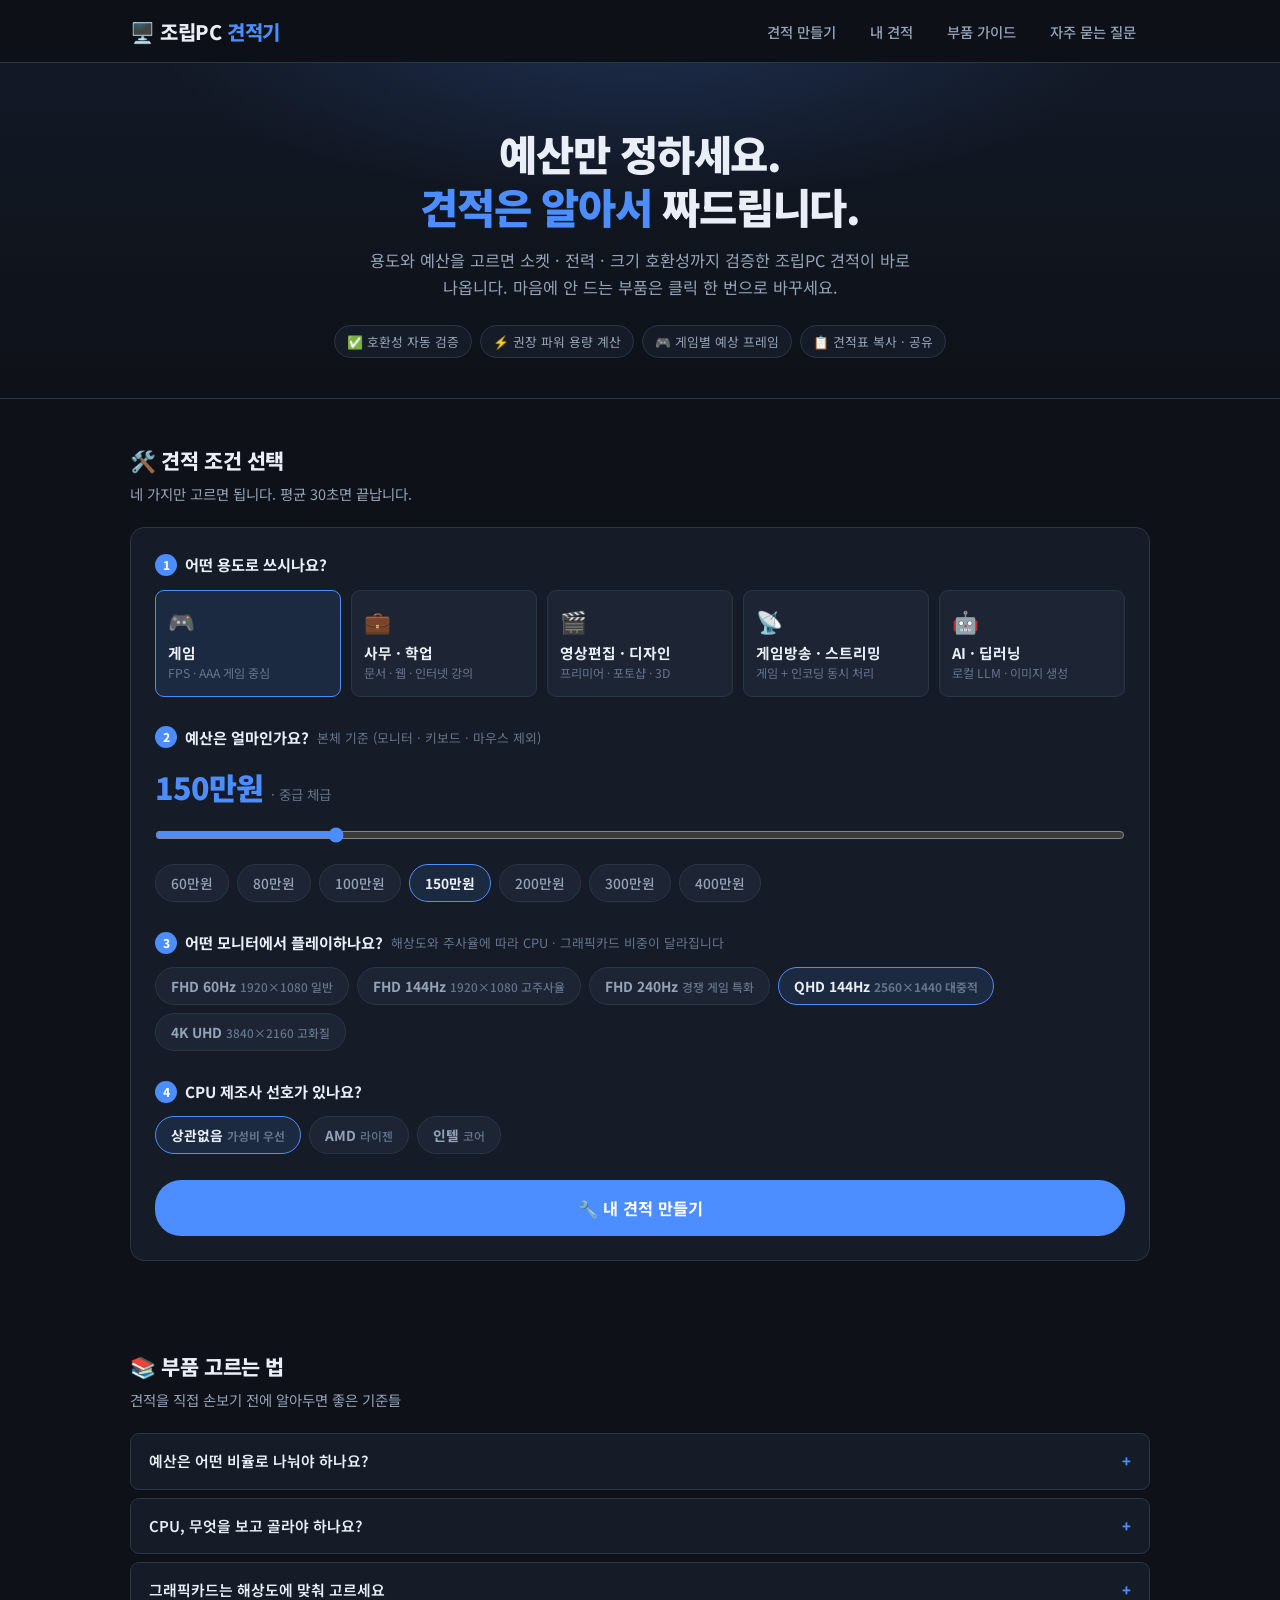
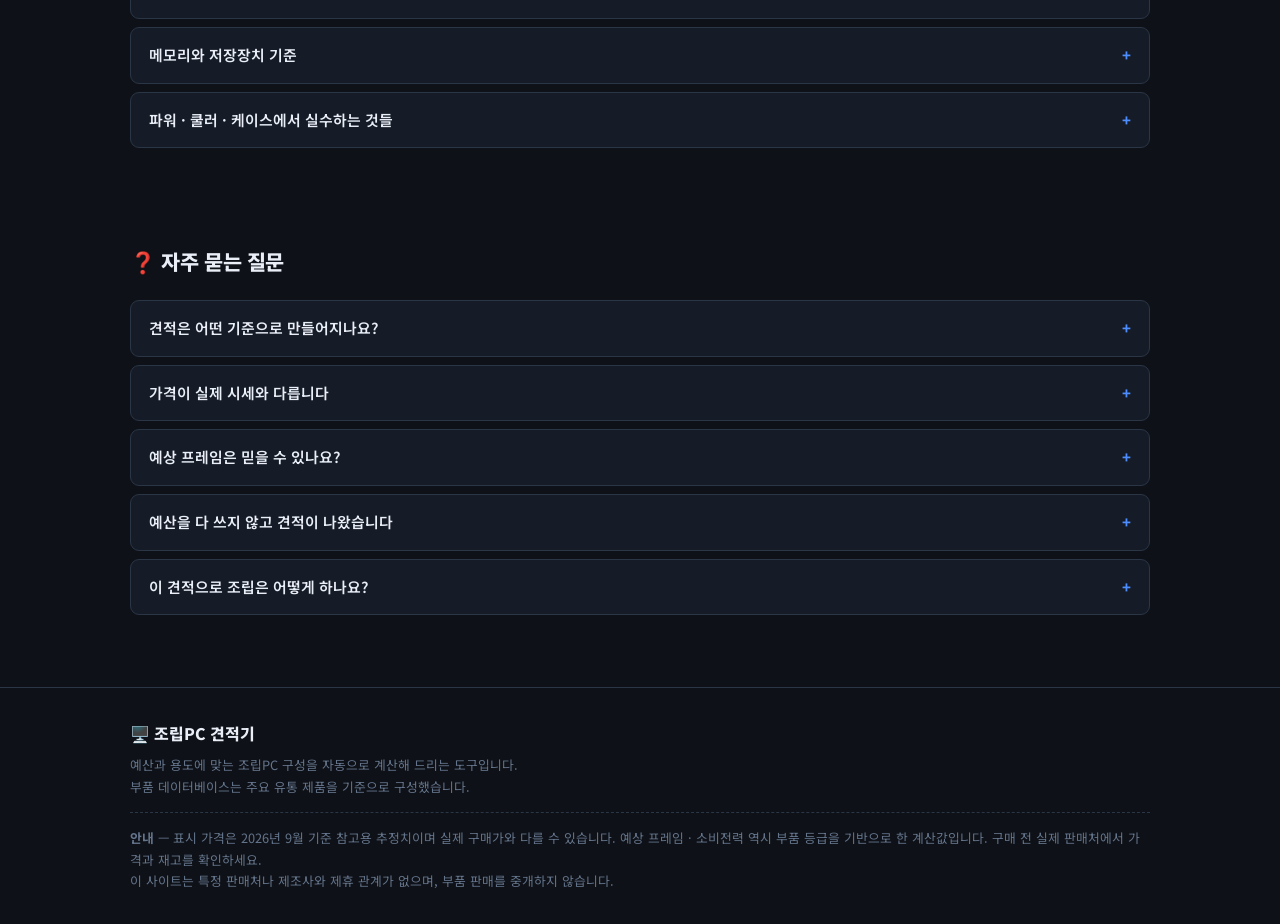
==== pc/index.html @ ce6008d8 "Add PC build quote site 예산과 용도를 입력하면 조립PC 견적을 자동으로 생성하는 정적 사이트를 pc/ 경로에 추가. 기존 펫 용품 사이트는 그대로 두고 독립적으" ====
<!DOCTYPE html>
<html lang="ko">
<head>
  <meta charset="UTF-8">
  <meta name="viewport" content="width=device-width, initial-scale=1.0">
  <title>조립PC 견적기 - 예산·용도 맞춤 견적 자동 생성</title>
  <meta name="description" content="예산과 용도만 고르면 호환성까지 검증된 조립PC 견적을 자동으로 만들어 드립니다. 부품 교체, 예상 프레임, 병목 분석, 견적표 복사까지 한 번에.">
  <link rel="preconnect" href="https://fonts.googleapis.com">
  <link href="https://fonts.googleapis.com/css2?family=Noto+Sans+KR:wght@400;500;600;700;800;900&display=swap" rel="stylesheet">
  <link rel="stylesheet" href="css/pc.css">
</head>
<body>

<!-- ===== Header ===== -->
<header>
  <div class="container nav-inner">
    <a href="index.html" class="logo">🖥️ 조립PC <span>견적기</span></a>
    <button class="hamburger" aria-label="메뉴 열기" aria-expanded="false">
      <span></span><span></span><span></span>
    </button>
    <nav>
      <ul>
        <li><a href="#wizard-section">견적 만들기</a></li>
        <li><a href="#result">내 견적</a></li>
        <li><a href="#guide">부품 가이드</a></li>
        <li><a href="#faq">자주 묻는 질문</a></li>
      </ul>
    </nav>
  </div>
</header>

<!-- ===== Hero ===== -->
<section class="hero">
  <div class="container">
    <h1>예산만 정하세요.<br><em>견적은 알아서</em> 짜드립니다.</h1>
    <p>용도와 예산을 고르면 소켓 · 전력 · 크기 호환성까지 검증한 조립PC 견적이 바로 나옵니다.
       마음에 안 드는 부품은 클릭 한 번으로 바꾸세요.</p>
    <div class="hero-tags">
      <span>✅ 호환성 자동 검증</span>
      <span>⚡ 권장 파워 용량 계산</span>
      <span>🎮 게임별 예상 프레임</span>
      <span>📋 견적표 복사 · 공유</span>
    </div>
  </div>
</section>

<!-- ===== 견적 마법사 ===== -->
<section id="wizard-section">
  <div class="container">
    <div class="section-head">
      <h2>🛠️ 견적 조건 선택</h2>
      <p>네 가지만 고르면 됩니다. 평균 30초면 끝납니다.</p>
    </div>

    <div class="card">
      <!-- 1. 용도 -->
      <div class="step">
        <div class="step-label"><span class="step-num">1</span> 어떤 용도로 쓰시나요?</div>
        <div class="opt-grid" id="purpose-opts"></div>
      </div>

      <!-- 2. 예산 -->
      <div class="step">
        <div class="step-label"><span class="step-num">2</span> 예산은 얼마인가요?
          <small>본체 기준 (모니터 · 키보드 · 마우스 제외)</small>
        </div>
        <div class="budget-value">
          <strong id="budget-text">150만원</strong>
          <span id="budget-sub"></span>
        </div>
        <input type="range" id="budget-range" min="500000" max="6000000" step="50000" value="1500000"
               aria-label="예산 금액">
        <div class="chip-row budget-presets" id="budget-presets"></div>
      </div>

      <!-- 3. 해상도 -->
      <div class="step" id="step-res">
        <div class="step-label"><span class="step-num">3</span> 어떤 모니터에서 플레이하나요?
          <small>해상도와 주사율에 따라 CPU · 그래픽카드 비중이 달라집니다</small>
        </div>
        <div class="chip-row" id="res-opts"></div>
      </div>

      <!-- 4. CPU 제조사 -->
      <div class="step">
        <div class="step-label"><span class="step-num">4</span> CPU 제조사 선호가 있나요?</div>
        <div class="chip-row" id="brand-opts"></div>
      </div>

      <button class="btn btn-primary btn-lg" id="build-btn">🔧 내 견적 만들기</button>
    </div>
  </div>
</section>

<!-- ===== 견적 결과 ===== -->
<section id="result">
  <div class="container">
    <div class="section-head">
      <h2>📊 완성된 견적</h2>
      <p id="result-sub"></p>
    </div>

    <dl class="summary-grid" id="summary"></dl>
    <div id="notices"></div>

    <!-- 견적표 -->
    <div class="card">
      <div class="section-head">
        <h2>📋 견적표</h2>
        <p>[변경] 버튼으로 부품을 직접 바꿀 수 있습니다. 호환되지 않는 부품은 자동으로 함께 조정됩니다.</p>
      </div>
      <div class="quote-wrap">
        <table class="quote-table">
          <thead>
            <tr>
              <th>구분</th>
              <th>부품</th>
              <th class="right">가격</th>
              <th></th>
            </tr>
          </thead>
          <tbody id="quote-body"></tbody>
          <tfoot>
            <tr>
              <td colspan="2">합계</td>
              <td class="right sum" id="quote-total">-</td>
              <td></td>
            </tr>
          </tfoot>
        </table>
      </div>
      <div class="actions">
        <button class="btn btn-ghost btn-sm" id="copy-btn">📋 견적표 복사</button>
        <button class="btn btn-ghost btn-sm" id="share-btn">🔗 링크 복사</button>
        <button class="btn btn-ghost btn-sm" id="print-btn">🖨️ 인쇄 · PDF 저장</button>
        <button class="btn btn-ghost btn-sm" id="reset-btn">↺ 다시 만들기</button>
      </div>
    </div>

    <!-- 호환성 -->
    <div class="card">
      <div class="section-head">
        <h2>🔍 호환성 검사</h2>
        <p id="checks-sub"></p>
      </div>
      <div class="checks checks-collapsed" id="checks"></div>
      <div class="actions">
        <button class="btn btn-ghost btn-sm" id="toggle-checks">정상 항목까지 모두 보기</button>
      </div>
    </div>

    <!-- 성능 -->
    <div class="card">
      <div class="section-head">
        <h2>📈 예상 성능</h2>
        <p>선택한 용도 기준으로 평가한 구성 점수와 게임별 예상 프레임입니다.</p>
      </div>
      <div id="analysis"></div>
      <div class="perf-grid">
        <div>
          <div class="sub-h">부품별 구성 점수</div>
          <div id="meters"></div>
        </div>
        <div>
          <div class="sub-h" id="fps-head">게임별 예상 프레임</div>
          <div id="fps"></div>
        </div>
      </div>
      <p class="hint">
        ※ 프레임은 부품 등급을 바탕으로 계산한 <strong>추정치</strong>입니다.
        실제 성능은 게임 버전, 그래픽 옵션, 드라이버, 업스케일링(DLSS · FSR) 사용 여부에 따라 달라집니다.
      </p>
    </div>
  </div>
</section>

<!-- ===== 부품 가이드 ===== -->
<section id="guide">
  <div class="container">
    <div class="section-head">
      <h2>📚 부품 고르는 법</h2>
      <p>견적을 직접 손보기 전에 알아두면 좋은 기준들</p>
    </div>

    <details class="acc">
      <summary>예산은 어떤 비율로 나눠야 하나요?</summary>
      <div class="acc-body">
        <ul>
          <li><strong>게임 위주</strong> — 그래픽카드에 전체 예산의 35~45%를 쓰는 것이 가장 효율적입니다. CPU는 15~25% 선에서 그래픽카드와 급을 맞추세요.</li>
          <li><strong>영상편집 · 3D</strong> — CPU와 메모리 비중을 높입니다. 메모리 32GB 이상, 저장장치 2TB 이상이 작업 효율에 직결됩니다.</li>
          <li><strong>사무 · 학업</strong> — 내장그래픽이 있는 CPU를 고르면 그래픽카드 비용을 아예 아낄 수 있습니다. 그 돈은 SSD 용량과 메모리에 쓰세요.</li>
          <li><strong>공통</strong> — 파워와 케이스에서 무리하게 아끼면 소음 · 발열 · 수명에서 손해를 봅니다. 합쳐서 10~15% 정도는 확보하세요.</li>
        </ul>
      </div>
    </details>

    <details class="acc">
      <summary>CPU, 무엇을 보고 골라야 하나요?</summary>
      <div class="acc-body">
        <ul>
          <li><strong>소켓의 수명</strong> — AM5 · LGA1851은 현재 주력 플랫폼이고, AM4 · LGA1700은 사실상 마지막 세대입니다. 나중에 CPU만 바꿔 쓰려면 최신 소켓이 유리합니다.</li>
          <li><strong>게임은 X3D</strong> — 라이젠 X3D 모델은 큰 캐시 덕분에 같은 가격대에서 게임 프레임이 눈에 띄게 높습니다. 반대로 인코딩 · 렌더링에는 코어 수가 많은 모델이 낫습니다.</li>
          <li><strong>내장그래픽 유무</strong> — 이름에 F가 붙은 인텔 CPU와 라이젠 7500F는 내장그래픽이 없어 그래픽카드가 반드시 필요합니다.</li>
          <li><strong>번들 쿨러</strong> — 65W급 보급형에는 기본 쿨러가 들어 있지만, 120W가 넘는 고성능 CPU는 별도 쿨러를 반드시 사야 합니다.</li>
        </ul>
      </div>
    </details>

    <details class="acc">
      <summary>그래픽카드는 해상도에 맞춰 고르세요</summary>
      <div class="acc-body">
        <ul>
          <li><strong>FHD 60Hz</strong> — 30~40만원대로 충분합니다. 그 이상은 모니터가 성능을 못 받아냅니다.</li>
          <li><strong>FHD 144Hz 이상</strong> — 50~70만원대. 경쟁 게임에서 240Hz를 노린다면 그래픽카드보다 CPU가 먼저 한계에 부딪힙니다.</li>
          <li><strong>QHD 144Hz</strong> — 80~130만원대. VRAM 12GB 이상을 권장합니다.</li>
          <li><strong>4K</strong> — 130만원 이상. 최신 게임을 높은 옵션으로 돌리려면 VRAM 16GB를 기준으로 보세요.</li>
        </ul>
      </div>
    </details>

    <details class="acc">
      <summary>메모리와 저장장치 기준</summary>
      <div class="acc-body">
        <ul>
          <li><strong>용량</strong> — 게임 · 사무는 16GB로도 되지만 32GB가 표준입니다. 영상편집 · AI 작업은 64GB 이상에서 체감이 큽니다.</li>
          <li><strong>규격</strong> — DDR4와 DDR5는 서로 호환되지 않습니다. 메인보드가 지원하는 규격만 꽂힙니다.</li>
          <li><strong>속도</strong> — 라이젠 7000 · 9000 시리즈는 DDR5 6000MHz CL30 조합이 가장 잘 맞습니다.</li>
          <li><strong>SSD</strong> — 500GB는 요즘 게임 두세 개면 꽉 찹니다. 1TB를 최소선으로 보고, 게임을 많이 깐다면 2TB를 권합니다.</li>
        </ul>
      </div>
    </details>

    <details class="acc">
      <summary>파워 · 쿨러 · 케이스에서 실수하는 것들</summary>
      <div class="acc-body">
        <ul>
          <li><strong>파워 용량</strong> — CPU와 그래픽카드 소비전력을 합한 뒤 30% 정도 여유를 두는 것이 안전합니다. 이 사이트는 그 계산을 자동으로 해줍니다.</li>
          <li><strong>80PLUS 등급</strong> — 브론즈로도 동작에는 문제가 없지만, 고성능 구성에서는 골드 이상 · ATX 3.1 규격이 전원 변동에 안정적입니다.</li>
          <li><strong>쿨러 높이</strong> — 미니타워에 큰 타워형 공랭을 넣으면 측면 패널이 닫히지 않습니다. 케이스 허용 높이를 꼭 확인하세요.</li>
          <li><strong>그래픽카드 길이</strong> — 고성능 그래픽카드는 300mm를 넘어갑니다. 작은 케이스에는 물리적으로 들어가지 않습니다.</li>
        </ul>
      </div>
    </details>
  </div>
</section>

<!-- ===== FAQ ===== -->
<section id="faq">
  <div class="container">
    <div class="section-head">
      <h2>❓ 자주 묻는 질문</h2>
    </div>

    <details class="acc">
      <summary>견적은 어떤 기준으로 만들어지나요?</summary>
      <div class="acc-body">
        먼저 선택한 용도의 <strong>최소 요구 조건</strong>(메모리 용량, 저장장치, 그래픽카드 필요 여부)을 만족하는 가장 저렴한 구성을 만듭니다.
        그다음 남은 예산으로 <strong>1만원당 성능 상승폭이 가장 큰 부품</strong>을 하나씩 올려가며, 더 올릴 수 없을 때까지 반복합니다.
        이때 CPU와 그래픽카드의 급 차이가 벌어지면 감점을 주어 한쪽에만 예산이 몰리지 않게 조정합니다.
      </div>
    </details>

    <details class="acc">
      <summary>가격이 실제 시세와 다릅니다</summary>
      <div class="acc-body">
        이 사이트의 가격은 <strong id="faq-price-date">기준 시점의 참고용 추정치</strong>입니다.
        부품 가격은 환율 · 재고 · 신제품 출시에 따라 수시로 바뀌므로, 구매 전에 실제 판매처에서 최종 가격을 확인하세요.
        견적의 <strong>구성과 호환성 판단</strong>은 가격이 조금 달라져도 그대로 유효합니다.
      </div>
    </details>

    <details class="acc">
      <summary>예상 프레임은 믿을 수 있나요?</summary>
      <div class="acc-body">
        부품 등급을 바탕으로 계산한 <strong>대략적인 추정치</strong>입니다. 같은 부품이라도 그래픽 옵션, 게임 패치,
        업스케일링(DLSS · FSR) 사용 여부에 따라 실제 프레임은 크게 달라집니다.
        절대적인 수치보다 <strong>구성을 바꿨을 때 프레임이 어느 방향으로 움직이는지</strong>를 보는 용도로 쓰시길 권합니다.
      </div>
    </details>

    <details class="acc">
      <summary>예산을 다 쓰지 않고 견적이 나왔습니다</summary>
      <div class="acc-body">
        남은 예산으로 올릴 수 있는 부품이 없거나, 다음 등급 부품이 예산을 넘어설 때 그렇게 됩니다.
        용도에 비해 과한 부품(게임용에 64GB 메모리 등)은 일부러 제외하기 때문에, 남은 금액은
        모니터 · 키보드 · 마우스에 쓰거나 예산을 조금 올려 다시 계산해 보세요.
      </div>
    </details>

    <details class="acc">
      <summary>이 견적으로 조립은 어떻게 하나요?</summary>
      <div class="acc-body">
        견적표를 복사해 조립 대행 업체나 컴퓨터 판매점에 그대로 전달하면 됩니다.
        직접 조립한다면 부품별 호환성은 이미 검증되어 있으니, 조립 순서 안내 영상만 참고하면 충분합니다.
        <strong>조립 비용은 견적에 포함되어 있지 않습니다</strong>(보통 3~5만원 선).
      </div>
    </details>
  </div>
</section>

<!-- ===== Footer ===== -->
<footer>
  <div class="container">
    <div class="foot-logo">🖥️ 조립PC 견적기</div>
    <p>예산과 용도에 맞는 조립PC 구성을 자동으로 계산해 드리는 도구입니다.<br>
       부품 데이터베이스는 주요 유통 제품을 기준으로 구성했습니다.</p>
    <p class="disclaimer">
      <strong>안내</strong> — 표시 가격은 <span id="price-date-note">참고용 추정치</span>이며 실제 구매가와 다를 수 있습니다.
      예상 프레임 · 소비전력 역시 부품 등급을 기반으로 한 계산값입니다. 구매 전 실제 판매처에서 가격과 재고를 확인하세요.<br>
      이 사이트는 특정 판매처나 제조사와 제휴 관계가 없으며, 부품 판매를 중개하지 않습니다.
    </p>
  </div>
</footer>

<!-- ===== 부품 교체 모달 ===== -->
<dialog id="swap-dialog">
  <div class="dlg-head">
    <div>
      <h3 id="dlg-title">부품 변경</h3>
      <p id="dlg-desc"></p>
    </div>
    <button class="dlg-close" id="dlg-close" aria-label="닫기">&times;</button>
  </div>
  <div class="dlg-body" id="dlg-body"></div>
</dialog>

<div id="toast" role="status" aria-live="polite"></div>

<script src="js/parts-data.js"></script>
<script src="js/engine.js"></script>
<script src="js/app.js"></script>
</body>
</html>
---- pc/css/pc.css ----
/* ===== CSS Variables ===== */
:root {
  --bg: #0E1117;
  --bg-card: #161C27;
  --bg-soft: #1D2534;
  --bg-inset: #121821;
  --border: #2A3546;
  --border-light: #374559;
  --text: #E9EEF7;
  --text-muted: #94A3B8;
  --text-dim: #64748B;
  --primary: #4C8DFF;
  --primary-dark: #2563EB;
  --primary-soft: rgba(76, 141, 255, 0.12);
  --ok: #22D3A5;
  --warn: #F5A524;
  --error: #F2545B;
  --radius: 14px;
  --radius-sm: 9px;
  --shadow: 0 4px 20px rgba(0, 0, 0, 0.35);
}

/* ===== Reset & Base ===== */
*, *::before, *::after { box-sizing: border-box; margin: 0; padding: 0; }

html { scroll-behavior: smooth; }

body {
  font-family: 'Noto Sans KR', -apple-system, BlinkMacSystemFont, 'Segoe UI', sans-serif;
  background: var(--bg);
  color: var(--text);
  line-height: 1.65;
  font-size: 16px;
  -webkit-text-size-adjust: 100%;
}

img { max-width: 100%; display: block; }
a { color: inherit; text-decoration: none; }
ul { list-style: none; }
button { font-family: inherit; }

.container {
  max-width: 1060px;
  margin: 0 auto;
  padding: 0 20px;
}

.num { font-variant-numeric: tabular-nums; }

/* ===== Header / Nav ===== */
header {
  background: rgba(14, 17, 23, 0.92);
  backdrop-filter: blur(10px);
  border-bottom: 1px solid var(--border);
  position: sticky;
  top: 0;
  z-index: 100;
}

.nav-inner {
  display: flex;
  align-items: center;
  justify-content: space-between;
  height: 62px;
  gap: 16px;
}

.logo {
  font-size: 1.25rem;
  font-weight: 800;
  white-space: nowrap;
  letter-spacing: -0.02em;
}

.logo span { color: var(--primary); }

nav ul { display: flex; gap: 6px; }

nav a {
  padding: 7px 14px;
  border-radius: 20px;
  font-size: 0.9rem;
  font-weight: 500;
  color: var(--text-muted);
  transition: background 0.2s, color 0.2s;
}

nav a:hover { background: var(--bg-soft); color: var(--text); }

.hamburger {
  display: none;
  flex-direction: column;
  gap: 5px;
  cursor: pointer;
  padding: 6px;
  background: none;
  border: none;
}

.hamburger span {
  display: block;
  width: 22px;
  height: 2px;
  background: var(--text);
  border-radius: 2px;
}

/* ===== Hero ===== */
.hero {
  padding: 64px 0 40px;
  text-align: center;
  background:
    radial-gradient(700px 260px at 50% -40px, rgba(76, 141, 255, 0.18), transparent 70%),
    linear-gradient(180deg, #121926 0%, var(--bg) 100%);
  border-bottom: 1px solid var(--border);
}

.hero h1 {
  font-size: clamp(1.7rem, 5vw, 2.6rem);
  font-weight: 900;
  line-height: 1.28;
  letter-spacing: -0.03em;
  margin-bottom: 14px;
}

.hero h1 em { color: var(--primary); font-style: normal; }

.hero p {
  color: var(--text-muted);
  max-width: 540px;
  margin: 0 auto;
  font-size: 1.02rem;
}

.hero-tags {
  display: flex;
  gap: 8px;
  justify-content: center;
  flex-wrap: wrap;
  margin-top: 24px;
}

.hero-tags span {
  font-size: 0.8rem;
  color: var(--text-muted);
  background: var(--bg-card);
  border: 1px solid var(--border);
  padding: 5px 12px;
  border-radius: 20px;
}

/* ===== Sections ===== */
section { padding: 44px 0; scroll-margin-top: 70px; }

.section-head { margin-bottom: 22px; }

.section-head h2 {
  font-size: 1.3rem;
  font-weight: 800;
  letter-spacing: -0.02em;
  display: flex;
  align-items: center;
  gap: 8px;
}

.section-head p { color: var(--text-muted); font-size: 0.9rem; margin-top: 4px; }

.card {
  background: var(--bg-card);
  border: 1px solid var(--border);
  border-radius: var(--radius);
  padding: 24px;
}

/* ===== 견적 마법사 ===== */
.step { margin-bottom: 28px; }
.step:last-of-type { margin-bottom: 0; }

.step-label {
  display: flex;
  align-items: center;
  gap: 8px;
  font-weight: 700;
  font-size: 0.95rem;
  margin-bottom: 12px;
}

.step-num {
  display: grid;
  place-items: center;
  width: 22px;
  height: 22px;
  border-radius: 50%;
  background: var(--primary);
  color: #fff;
  font-size: 0.75rem;
  font-weight: 800;
  flex: none;
}

.step-label small { color: var(--text-dim); font-weight: 400; font-size: 0.8rem; }

.opt-grid {
  display: grid;
  grid-template-columns: repeat(auto-fit, minmax(160px, 1fr));
  gap: 10px;
}

.opt-card {
  background: var(--bg-soft);
  border: 1.5px solid var(--border);
  border-radius: var(--radius-sm);
  padding: 14px 12px;
  cursor: pointer;
  text-align: left;
  color: var(--text);
  transition: border-color 0.15s, background 0.15s, transform 0.15s;
}

.opt-card:hover { border-color: var(--border-light); transform: translateY(-1px); }

.opt-card[aria-pressed="true"] {
  border-color: var(--primary);
  background: var(--primary-soft);
}

.opt-card .ico { font-size: 1.35rem; display: block; margin-bottom: 6px; }
.opt-card strong { display: block; font-size: 0.92rem; font-weight: 700; }
.opt-card small { color: var(--text-dim); font-size: 0.76rem; }

.chip-row { display: flex; flex-wrap: wrap; gap: 8px; }

.chip {
  background: var(--bg-soft);
  border: 1.5px solid var(--border);
  border-radius: 22px;
  padding: 8px 15px;
  font-size: 0.86rem;
  font-weight: 500;
  color: var(--text-muted);
  cursor: pointer;
  transition: all 0.15s;
}

.chip:hover { border-color: var(--border-light); color: var(--text); }

.chip[aria-pressed="true"] {
  border-color: var(--primary);
  background: var(--primary-soft);
  color: var(--text);
  font-weight: 700;
}

.chip b { font-weight: 700; }
.chip small { color: var(--text-dim); font-size: 0.74rem; margin-left: 4px; }

/* 예산 */
.budget-value {
  display: flex;
  align-items: baseline;
  gap: 8px;
  margin-bottom: 10px;
}

.budget-value strong {
  font-size: 1.9rem;
  font-weight: 900;
  letter-spacing: -0.03em;
  color: var(--primary);
}

.budget-value span { color: var(--text-dim); font-size: 0.84rem; }

input[type="range"] {
  width: 100%;
  accent-color: var(--primary);
  height: 26px;
  cursor: pointer;
}

.budget-presets { margin-top: 10px; }

/* ===== Buttons ===== */
.btn {
  display: inline-flex;
  align-items: center;
  justify-content: center;
  gap: 7px;
  padding: 12px 24px;
  border-radius: 26px;
  font-weight: 700;
  font-size: 0.94rem;
  border: 1.5px solid transparent;
  cursor: pointer;
  transition: all 0.18s;
  white-space: nowrap;
}

.btn-primary { background: var(--primary); color: #fff; }
.btn-primary:hover { background: var(--primary-dark); }

.btn-ghost { background: var(--bg-soft); border-color: var(--border); color: var(--text); }
.btn-ghost:hover { border-color: var(--border-light); background: var(--bg-inset); }

.btn-lg { width: 100%; padding: 15px 24px; font-size: 1.02rem; margin-top: 26px; }

.btn-sm {
  padding: 6px 13px;
  border-radius: 18px;
  font-size: 0.8rem;
  font-weight: 600;
  background: var(--bg-soft);
  border: 1px solid var(--border);
  color: var(--text-muted);
  cursor: pointer;
}

.btn-sm:hover { border-color: var(--primary); color: var(--primary); }

/* ===== 견적 결과 : 요약 ===== */
#result { display: none; }
#result.on { display: block; }

.summary-grid {
  display: grid;
  grid-template-columns: repeat(auto-fit, minmax(150px, 1fr));
  gap: 1px;
  background: var(--border);
  border: 1px solid var(--border);
  border-radius: var(--radius);
  overflow: hidden;
  margin-bottom: 18px;
}

.stat { background: var(--bg-card); padding: 18px 20px; }
.stat dt { font-size: 0.78rem; color: var(--text-dim); margin-bottom: 4px; }
.stat dd { font-size: 1.35rem; font-weight: 800; letter-spacing: -0.02em; }
.stat dd small { font-size: 0.78rem; font-weight: 400; color: var(--text-muted); margin-left: 3px; }
.stat .total { color: var(--primary); }

.notice {
  display: flex;
  gap: 10px;
  align-items: flex-start;
  border-radius: var(--radius-sm);
  padding: 13px 16px;
  font-size: 0.88rem;
  margin-bottom: 18px;
  line-height: 1.55;
}

.notice-warn { background: rgba(245, 165, 36, 0.1); border: 1px solid rgba(245, 165, 36, 0.35); }
.notice-info { background: var(--primary-soft); border: 1px solid rgba(76, 141, 255, 0.32); }

/* ===== 견적표 ===== */
.quote-wrap { overflow-x: auto; }

.quote-table {
  width: 100%;
  border-collapse: collapse;
  font-size: 0.9rem;
}

.quote-table thead th {
  text-align: left;
  font-size: 0.76rem;
  font-weight: 600;
  color: var(--text-dim);
  padding: 0 12px 9px;
  border-bottom: 1px solid var(--border);
  white-space: nowrap;
}

.quote-table th.right, .quote-table td.right { text-align: right; }

.quote-table tbody td {
  padding: 13px 12px;
  border-bottom: 1px solid var(--bg-soft);
  vertical-align: middle;
}

.quote-table tbody tr:hover { background: var(--bg-inset); }

.cat-cell { white-space: nowrap; color: var(--text-muted); font-size: 0.82rem; }
.cat-cell i { font-style: normal; margin-right: 5px; }

.part-name { font-weight: 600; }
.part-spec { color: var(--text-dim); font-size: 0.78rem; margin-top: 2px; }
.price-cell { font-weight: 700; white-space: nowrap; }

.quote-table tfoot td {
  padding: 15px 12px;
  border-top: 2px solid var(--border);
  font-weight: 800;
}

.quote-table tfoot .sum { font-size: 1.15rem; color: var(--primary); }

/* ===== 호환성 체크 ===== */
.checks { display: grid; gap: 8px; }

.check {
  display: grid;
  grid-template-columns: 22px 1fr;
  gap: 10px;
  background: var(--bg-inset);
  border: 1px solid var(--border);
  border-left-width: 3px;
  border-radius: var(--radius-sm);
  padding: 11px 14px;
}

.check.ok { border-left-color: var(--ok); }
.check.warn { border-left-color: var(--warn); }
.check.error { border-left-color: var(--error); }
.check.info { border-left-color: var(--primary); }

.check .mark { font-size: 0.95rem; line-height: 1.5; }
.check strong { font-size: 0.87rem; font-weight: 700; display: block; }
.check span { font-size: 0.81rem; color: var(--text-muted); }

.checks-collapsed .check.ok { display: none; }

/* ===== 성능 ===== */
.perf-grid {
  display: grid;
  grid-template-columns: 1fr 1fr;
  gap: 18px;
}

.meter { margin-bottom: 11px; }
.meter:last-child { margin-bottom: 0; }

.meter-top {
  display: flex;
  justify-content: space-between;
  font-size: 0.8rem;
  margin-bottom: 5px;
}

.meter-top span { color: var(--text-muted); }
.meter-top b { font-variant-numeric: tabular-nums; }

.bar {
  height: 7px;
  background: var(--bg-inset);
  border-radius: 4px;
  overflow: hidden;
}

.bar i {
  display: block;
  height: 100%;
  background: linear-gradient(90deg, var(--primary-dark), var(--primary));
  border-radius: 4px;
}

.fps-row {
  display: grid;
  grid-template-columns: 1fr 46px;
  gap: 10px;
  align-items: center;
  margin-bottom: 10px;
}

.fps-row:last-child { margin-bottom: 0; }
.fps-name { font-size: 0.82rem; }
.fps-name small { color: var(--text-dim); font-size: 0.72rem; margin-left: 4px; }
.fps-num { text-align: right; font-weight: 800; font-variant-numeric: tabular-nums; font-size: 0.95rem; }
.fps-bar { height: 6px; background: var(--bg-inset); border-radius: 3px; overflow: hidden; margin-top: 4px; }
.fps-bar i { display: block; height: 100%; border-radius: 3px; }
.fps-good i { background: var(--ok); }
.fps-mid i { background: var(--primary); }
.fps-low i { background: var(--warn); }
.fps-bad i { background: var(--error); }

.hint { font-size: 0.76rem; color: var(--text-dim); margin-top: 14px; line-height: 1.5; }

/* ===== 액션 버튼 ===== */
.actions {
  display: flex;
  flex-wrap: wrap;
  gap: 10px;
  margin-top: 22px;
}

/* ===== 부품 교체 모달 ===== */
dialog {
  margin: auto;                       /* 전역 리셋의 margin:0 으로 사라진 기본 정렬 복구 */
  width: min(680px, calc(100vw - 32px));
  max-height: min(80vh, 720px);
  padding: 0;
  border: 1px solid var(--border);
  border-radius: var(--radius);
  background: var(--bg-card);
  color: var(--text);
  overflow: hidden;
}

dialog::backdrop { background: rgba(4, 7, 12, 0.72); }

.dlg-head {
  display: flex;
  align-items: center;
  justify-content: space-between;
  gap: 12px;
  padding: 18px 22px;
  border-bottom: 1px solid var(--border);
}

.dlg-head h3 { font-size: 1.02rem; font-weight: 800; }
.dlg-head p { font-size: 0.78rem; color: var(--text-dim); }

.dlg-close {
  background: none;
  border: none;
  color: var(--text-muted);
  font-size: 1.5rem;
  line-height: 1;
  cursor: pointer;
  padding: 0 4px;
}

.dlg-body { overflow-y: auto; max-height: calc(80vh - 76px); padding: 12px; }

.cand {
  display: grid;
  grid-template-columns: 1fr auto;
  gap: 12px;
  align-items: center;
  width: 100%;
  text-align: left;
  background: var(--bg-soft);
  border: 1.5px solid transparent;
  border-radius: var(--radius-sm);
  padding: 12px 14px;
  margin-bottom: 8px;
  color: var(--text);
  cursor: pointer;
  transition: border-color 0.15s;
}

.cand:hover:not(:disabled) { border-color: var(--primary); }
.cand:disabled { opacity: 0.42; cursor: not-allowed; }
.cand.current { border-color: var(--ok); }

.cand-name { font-weight: 600; font-size: 0.9rem; }
.cand-spec { font-size: 0.76rem; color: var(--text-dim); margin-top: 2px; }
.cand-note { font-size: 0.75rem; color: var(--warn); margin-top: 3px; }
.cand-block { font-size: 0.75rem; color: var(--error); margin-top: 3px; }
.cand-price { text-align: right; white-space: nowrap; }
.cand-price b { font-size: 0.9rem; }
.cand-diff { display: block; font-size: 0.74rem; margin-top: 2px; }
.diff-up { color: var(--error); }
.diff-down { color: var(--ok); }
.diff-same { color: var(--text-dim); }

.tag-cur {
  display: inline-block;
  font-size: 0.68rem;
  font-weight: 700;
  color: var(--ok);
  border: 1px solid var(--ok);
  border-radius: 10px;
  padding: 0 6px;
  margin-left: 6px;
  vertical-align: 1px;
}

/* ===== 토스트 ===== */
#toast {
  position: fixed;
  left: 50%;
  bottom: 26px;
  transform: translate(-50%, 20px);
  background: var(--bg-soft);
  border: 1px solid var(--border-light);
  border-radius: 26px;
  padding: 11px 22px;
  font-size: 0.85rem;
  font-weight: 500;
  box-shadow: var(--shadow);
  opacity: 0;
  pointer-events: none;
  transition: opacity 0.25s, transform 0.25s;
  z-index: 200;
  max-width: calc(100vw - 32px);
  text-align: center;
}

#toast.on { opacity: 1; transform: translate(-50%, 0); }

/* ===== 가이드 아코디언 ===== */
.acc {
  background: var(--bg-card);
  border: 1px solid var(--border);
  border-radius: var(--radius-sm);
  margin-bottom: 8px;
  overflow: hidden;
}

.acc summary {
  padding: 15px 18px;
  font-weight: 600;
  font-size: 0.93rem;
  cursor: pointer;
  list-style: none;
  display: flex;
  justify-content: space-between;
  gap: 12px;
}

.acc summary::-webkit-details-marker { display: none; }
.acc summary::after { content: '+'; color: var(--primary); font-weight: 800; }
.acc[open] summary::after { content: '−'; }
.acc[open] summary { border-bottom: 1px solid var(--border); }

.acc-body { padding: 15px 18px; font-size: 0.87rem; color: var(--text-muted); line-height: 1.75; }
.acc-body strong { color: var(--text); }
.acc-body ul { display: grid; gap: 6px; }
.acc-body li { padding-left: 14px; position: relative; }
.acc-body li::before { content: '·'; position: absolute; left: 3px; color: var(--primary); }

/* ===== Footer ===== */
footer {
  border-top: 1px solid var(--border);
  padding: 32px 0;
  margin-top: 20px;
}

.foot-logo { font-weight: 800; margin-bottom: 8px; }
footer p { font-size: 0.8rem; color: var(--text-dim); line-height: 1.7; }
footer .disclaimer { margin-top: 14px; padding-top: 14px; border-top: 1px dashed var(--border); }

/* ===== 인쇄 (견적서 출력) ===== */
@media print {
  :root { --bg: #fff; --bg-card: #fff; --bg-soft: #fff; --bg-inset: #fff;
    --text: #111; --text-muted: #444; --text-dim: #666; --border: #bbb; --primary: #1249b8; }
  body { background: #fff; color: #111; font-size: 12px; }
  header, .hero, #wizard-section, #guide, footer .disclaimer, .actions, .swap-btn, #toast, dialog { display: none !important; }
  section { padding: 0 0 12px; }
  .card { border: none; padding: 0; }
  #result { display: block !important; }
  .summary-grid { border-color: #bbb; }
  .checks-collapsed .check.ok { display: grid; }
  .perf-grid { grid-template-columns: 1fr 1fr; }
  .bar i, .fps-bar i { background: #1249b8 !important; }
}

/* ===== Responsive ===== */
@media (max-width: 768px) {
  .hamburger { display: flex; }

  nav {
    display: none;
    position: absolute;
    top: 62px;
    left: 0;
    right: 0;
    background: var(--bg-card);
    border-bottom: 1px solid var(--border);
    padding: 10px 20px;
  }

  nav.open { display: block; }
  nav ul { flex-direction: column; gap: 2px; }
  nav a { display: block; padding: 11px 14px; border-radius: var(--radius-sm); }

  .hero { padding: 44px 0 32px; }
  section { padding: 32px 0; }
  .card { padding: 18px 16px; }
  .perf-grid { grid-template-columns: 1fr; }
  .opt-grid { grid-template-columns: repeat(auto-fit, minmax(136px, 1fr)); }
  .stat { padding: 14px 16px; }
  .stat dd { font-size: 1.2rem; }
  .quote-table { font-size: 0.85rem; }
  .quote-table thead th, .quote-table tbody td { padding-left: 8px; padding-right: 8px; }
  .actions .btn { flex: 1 1 calc(50% - 5px); }
}

@media (max-width: 480px) {
  .budget-value strong { font-size: 1.6rem; }
  .cat-cell { font-size: 0.76rem; }
  .quote-table .part-spec { font-size: 0.72rem; }
}

/* ===== 결과 영역 카드 간격 · 소제목 ===== */
#result .card + .card { margin-top: 18px; }

.sub-h {
  font-size: 0.84rem;
  font-weight: 700;
  color: var(--text-muted);
  margin-bottom: 12px;
  padding-bottom: 8px;
  border-bottom: 1px solid var(--border);
}

/* ===== 호환성 표시 기호 색상 ===== */
.check.ok .mark { color: var(--ok); }
.check.warn .mark { color: var(--warn); }
.check.error .mark { color: var(--error); }
.check.info .mark { color: var(--primary); }

/* ===== 좁은 화면에서는 견적표를 카드처럼 쌓는다 ===== */
@media (max-width: 600px) {
  .quote-wrap { overflow-x: visible; }
  .quote-table thead { display: none; }
  .quote-table, .quote-table tbody, .quote-table tfoot, .quote-table tr, .quote-table td { display: block; }

  .quote-table tbody tr {
    display: grid;
    grid-template-columns: 1fr auto;
    grid-template-areas: "cat btn" "name name" "price price";
    gap: 5px 10px;
    align-items: center;
    padding: 14px 2px;
    border-bottom: 1px solid var(--bg-soft);
  }

  .quote-table tbody td { padding: 0; border: none; }
  .quote-table tbody td:nth-child(1) { grid-area: cat; }
  .quote-table tbody td:nth-child(2) { grid-area: name; }
  .quote-table tbody td:nth-child(3) { grid-area: price; text-align: right; font-size: 1rem; }
  .quote-table tbody td:nth-child(4) { grid-area: btn; text-align: right; }

  .quote-table tfoot tr {
    display: flex;
    justify-content: space-between;
    align-items: baseline;
    padding: 15px 2px 0;
    border-top: 2px solid var(--border);
  }

  .quote-table tfoot td { padding: 0; border: none; }
  .quote-table tfoot td:empty { display: none; }
}
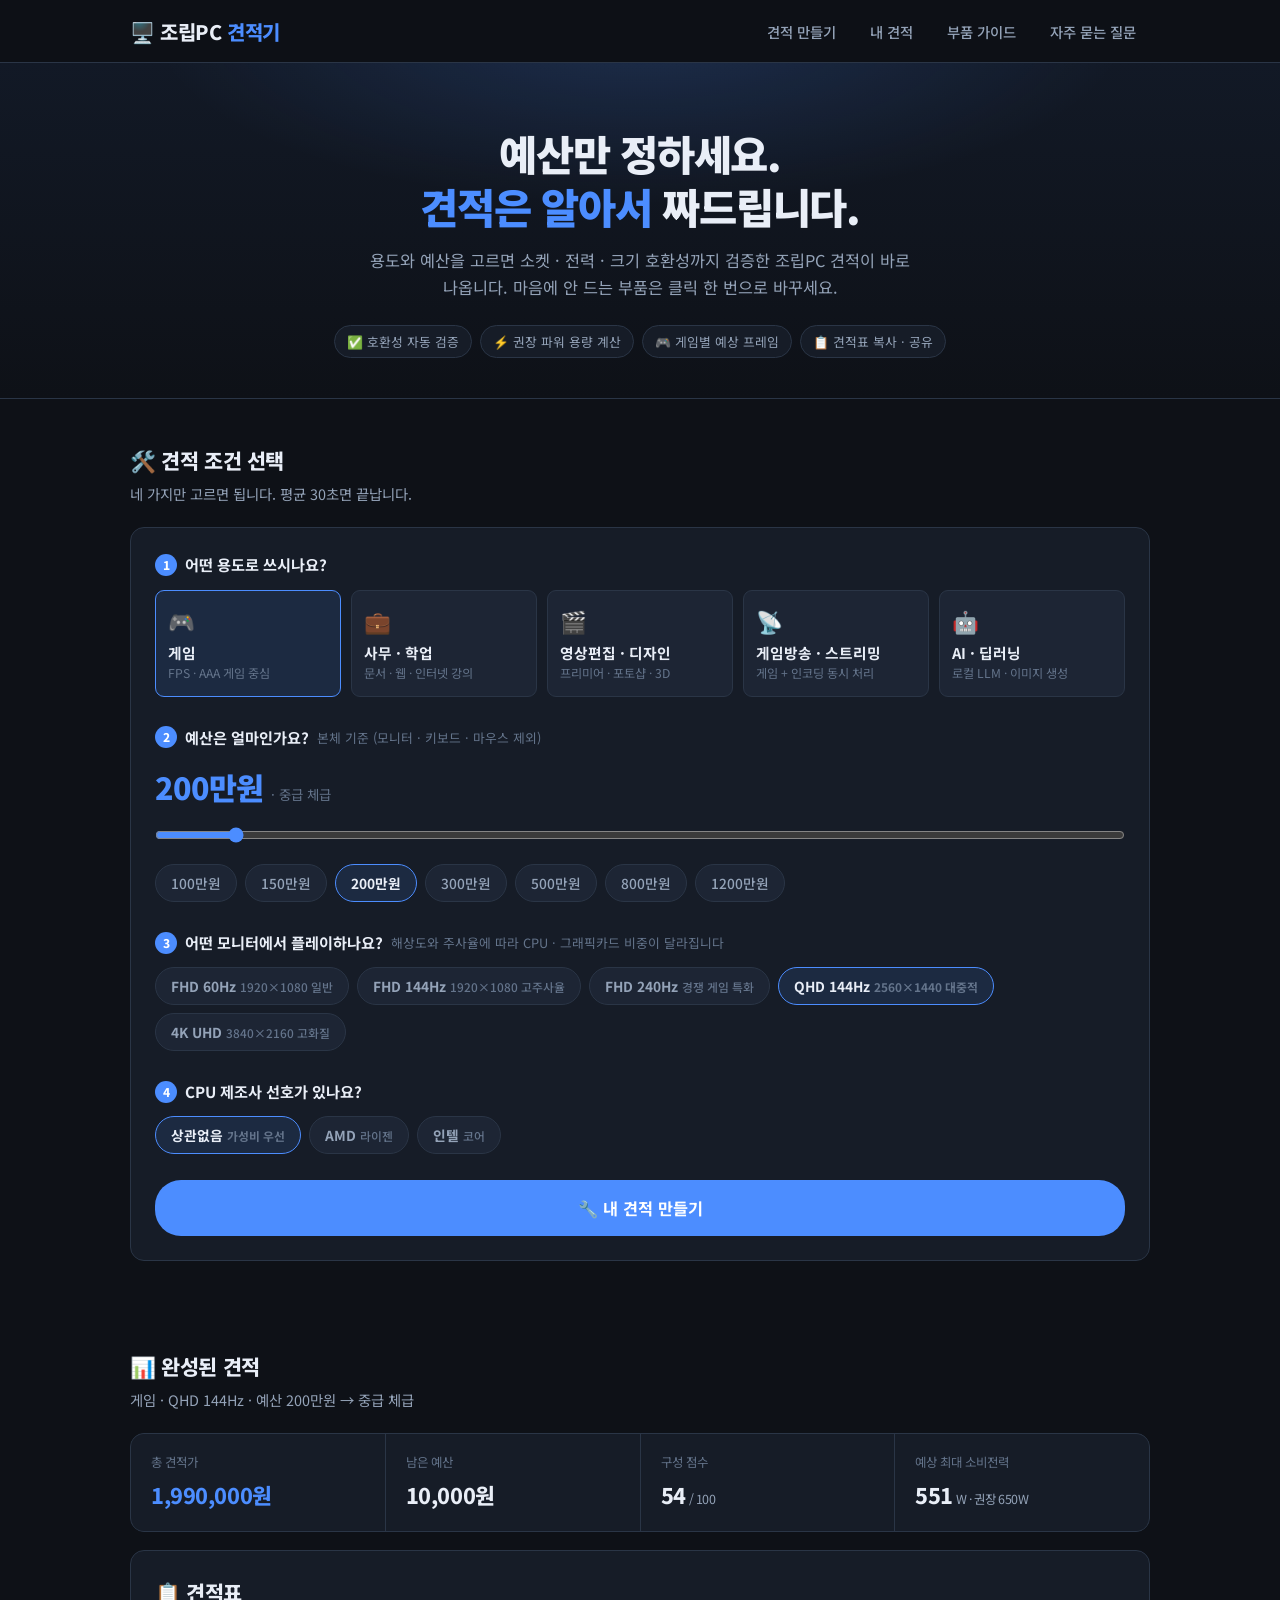
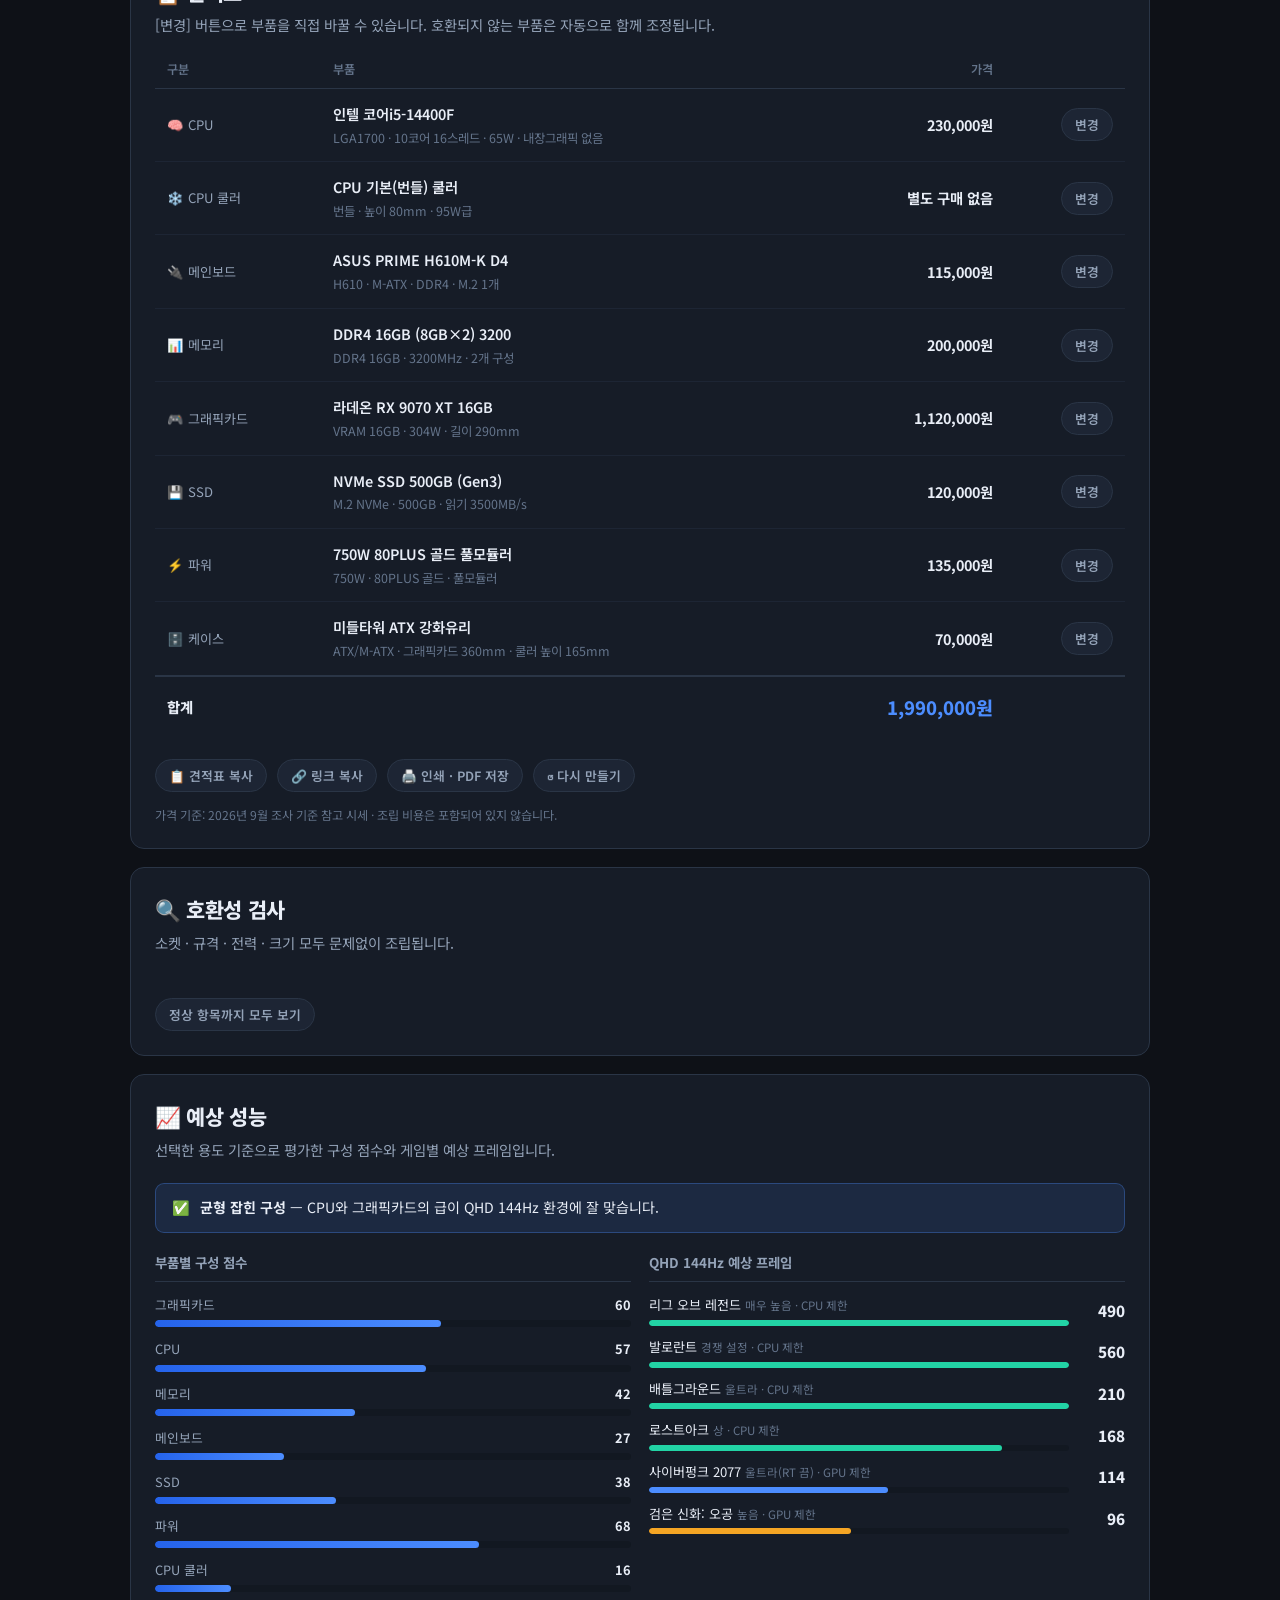
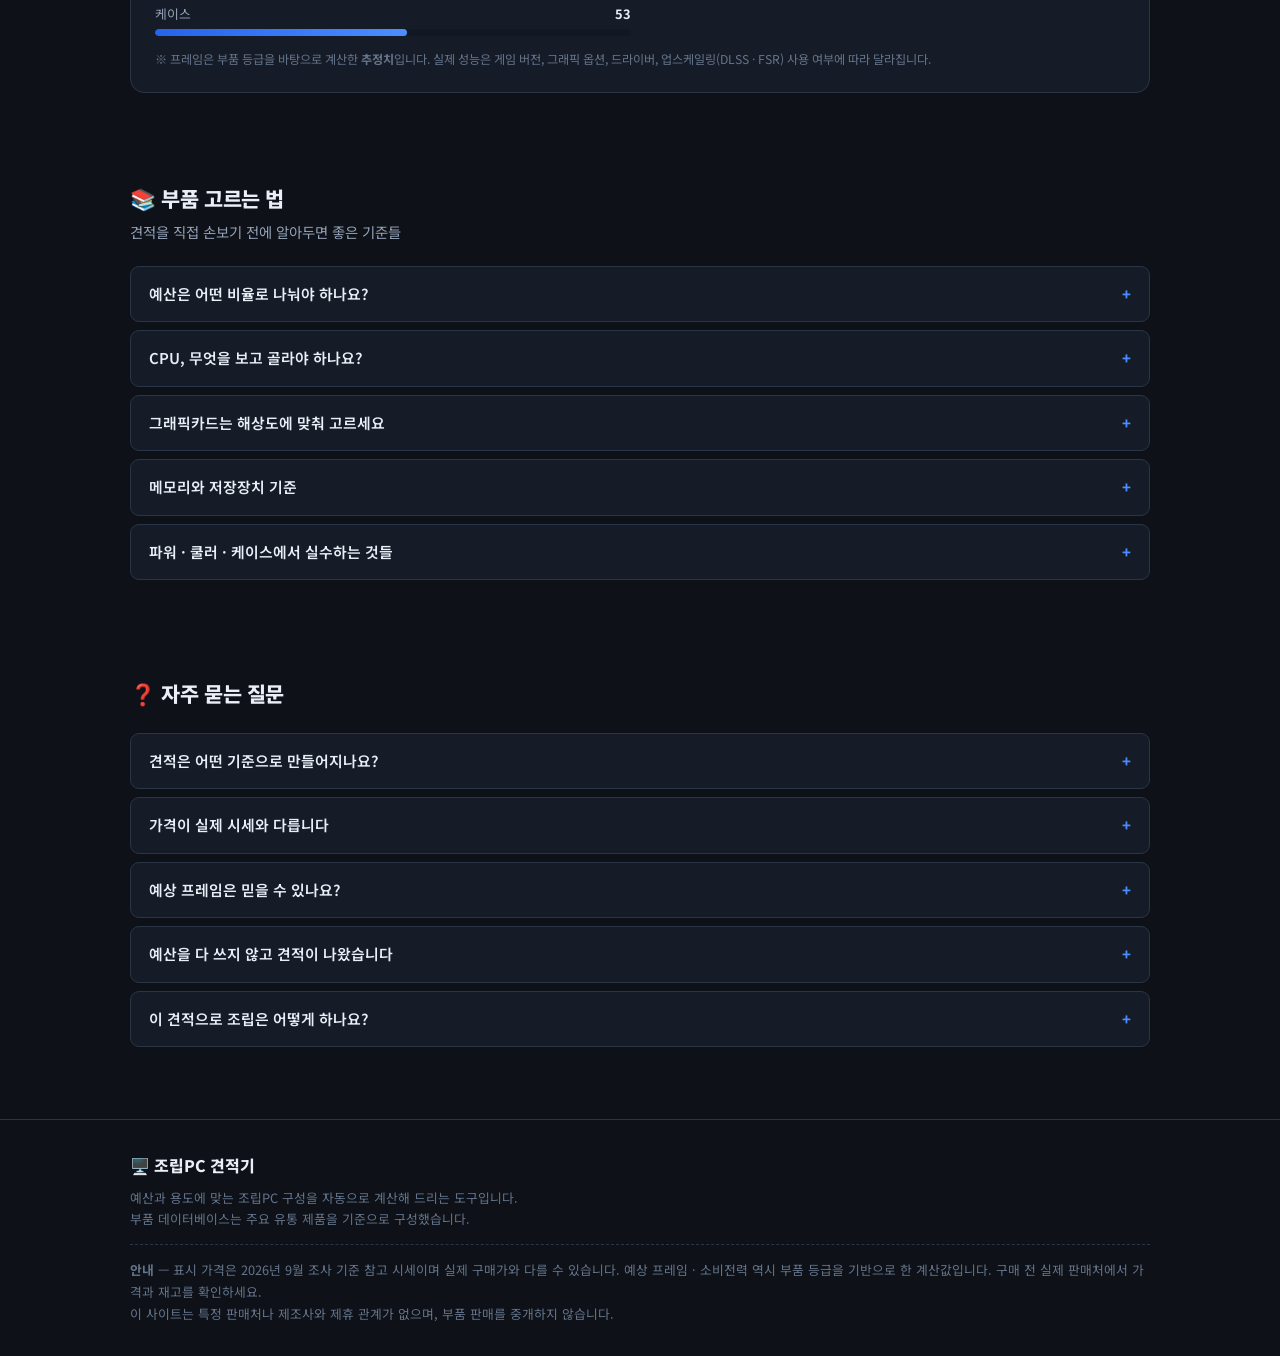
==== commit 4be9941e: "Update part prices to researched September 2026 market rates 추정치로 두었던 부품 가격을 실제 시세 조사값으로 교체했다. CPU ·" ====
--- a/pc/index.html
+++ b/pc/index.html
@@ -65,10 +65,10 @@
           <small>본체 기준 (모니터 · 키보드 · 마우스 제외)</small>
         </div>
         <div class="budget-value">
-          <strong id="budget-text">150만원</strong>
+          <strong id="budget-text">200만원</strong>
           <span id="budget-sub"></span>
         </div>
-        <input type="range" id="budget-range" min="500000" max="6000000" step="50000" value="1500000"
+        <input type="range" id="budget-range" min="1000000" max="14000000" step="100000" value="2000000"
                aria-label="예산 금액">
         <div class="chip-row budget-presets" id="budget-presets"></div>
       </div>
@@ -135,6 +135,7 @@
         <button class="btn btn-ghost btn-sm" id="print-btn">🖨️ 인쇄 · PDF 저장</button>
         <button class="btn btn-ghost btn-sm" id="reset-btn">↺ 다시 만들기</button>
       </div>
+      <p class="hint" id="price-basis"></p>
     </div>
 
     <!-- 호환성 -->
@@ -186,7 +187,8 @@
       <summary>예산은 어떤 비율로 나눠야 하나요?</summary>
       <div class="acc-body">
         <ul>
-          <li><strong>게임 위주</strong> — 그래픽카드에 전체 예산의 35~45%를 쓰는 것이 가장 효율적입니다. CPU는 15~25% 선에서 그래픽카드와 급을 맞추세요.</li>
+          <li><strong>2026년은 메모리가 변수입니다</strong> — D램 · 낸드 공급 부족으로 메모리와 SSD 가격이 예년의 3~5배입니다. 예전 기준의 예산 배분이 그대로 통하지 않으니, 용량 욕심을 줄이는 것이 가장 큰 절약입니다.</li>
+          <li><strong>게임 위주</strong> — 그래픽카드에 전체 예산의 30~40%를 쓰는 것이 효율적입니다. CPU는 12~20% 선에서 그래픽카드와 급을 맞추세요.</li>
           <li><strong>영상편집 · 3D</strong> — CPU와 메모리 비중을 높입니다. 메모리 32GB 이상, 저장장치 2TB 이상이 작업 효율에 직결됩니다.</li>
           <li><strong>사무 · 학업</strong> — 내장그래픽이 있는 CPU를 고르면 그래픽카드 비용을 아예 아낄 수 있습니다. 그 돈은 SSD 용량과 메모리에 쓰세요.</li>
           <li><strong>공통</strong> — 파워와 케이스에서 무리하게 아끼면 소음 · 발열 · 수명에서 손해를 봅니다. 합쳐서 10~15% 정도는 확보하세요.</li>
@@ -210,9 +212,9 @@
       <summary>그래픽카드는 해상도에 맞춰 고르세요</summary>
       <div class="acc-body">
         <ul>
-          <li><strong>FHD 60Hz</strong> — 30~40만원대로 충분합니다. 그 이상은 모니터가 성능을 못 받아냅니다.</li>
-          <li><strong>FHD 144Hz 이상</strong> — 50~70만원대. 경쟁 게임에서 240Hz를 노린다면 그래픽카드보다 CPU가 먼저 한계에 부딪힙니다.</li>
-          <li><strong>QHD 144Hz</strong> — 80~130만원대. VRAM 12GB 이상을 권장합니다.</li>
+          <li><strong>FHD 60Hz</strong> — 40~50만원대로 충분합니다. 그 이상은 모니터가 성능을 못 받아냅니다.</li>
+          <li><strong>FHD 144Hz 이상</strong> — 50~80만원대. 경쟁 게임에서 240Hz를 노린다면 그래픽카드보다 CPU가 먼저 한계에 부딪힙니다.</li>
+          <li><strong>QHD 144Hz</strong> — 90~130만원대. VRAM 12GB 이상을 권장합니다.</li>
           <li><strong>4K</strong> — 130만원 이상. 최신 게임을 높은 옵션으로 돌리려면 VRAM 16GB를 기준으로 보세요.</li>
         </ul>
       </div>
@@ -222,10 +224,10 @@
       <summary>메모리와 저장장치 기준</summary>
       <div class="acc-body">
         <ul>
-          <li><strong>용량</strong> — 게임 · 사무는 16GB로도 되지만 32GB가 표준입니다. 영상편집 · AI 작업은 64GB 이상에서 체감이 큽니다.</li>
+          <li><strong>용량</strong> — 원래는 32GB가 표준이지만, 2026년 현재 32GB는 16GB의 두 배 가까운 값입니다. 게임 · 사무용이라면 16GB로 시작하고 가격이 내려간 뒤 증설하는 편이 낫습니다. 영상편집 · AI 작업은 그래도 32GB 이상이 필요합니다.</li>
           <li><strong>규격</strong> — DDR4와 DDR5는 서로 호환되지 않습니다. 메인보드가 지원하는 규격만 꽂힙니다.</li>
           <li><strong>속도</strong> — 라이젠 7000 · 9000 시리즈는 DDR5 6000MHz CL30 조합이 가장 잘 맞습니다.</li>
-          <li><strong>SSD</strong> — 500GB는 요즘 게임 두세 개면 꽉 찹니다. 1TB를 최소선으로 보고, 게임을 많이 깐다면 2TB를 권합니다.</li>
+          <li><strong>SSD</strong> — 500GB는 요즘 게임 두세 개면 꽉 찹니다. 1TB를 최소선으로 보되, 낸드 가격이 올라 2TB부터는 부담이 큽니다. 용량이 더 필요하면 나중에 SSD를 한 장 더 다는 쪽이 쌉니다.</li>
         </ul>
       </div>
     </details>
@@ -326,6 +328,7 @@
 
 <div id="toast" role="status" aria-live="polite"></div>
 
+<script src="js/prices.js"></script>
 <script src="js/parts-data.js"></script>
 <script src="js/engine.js"></script>
 <script src="js/app.js"></script>
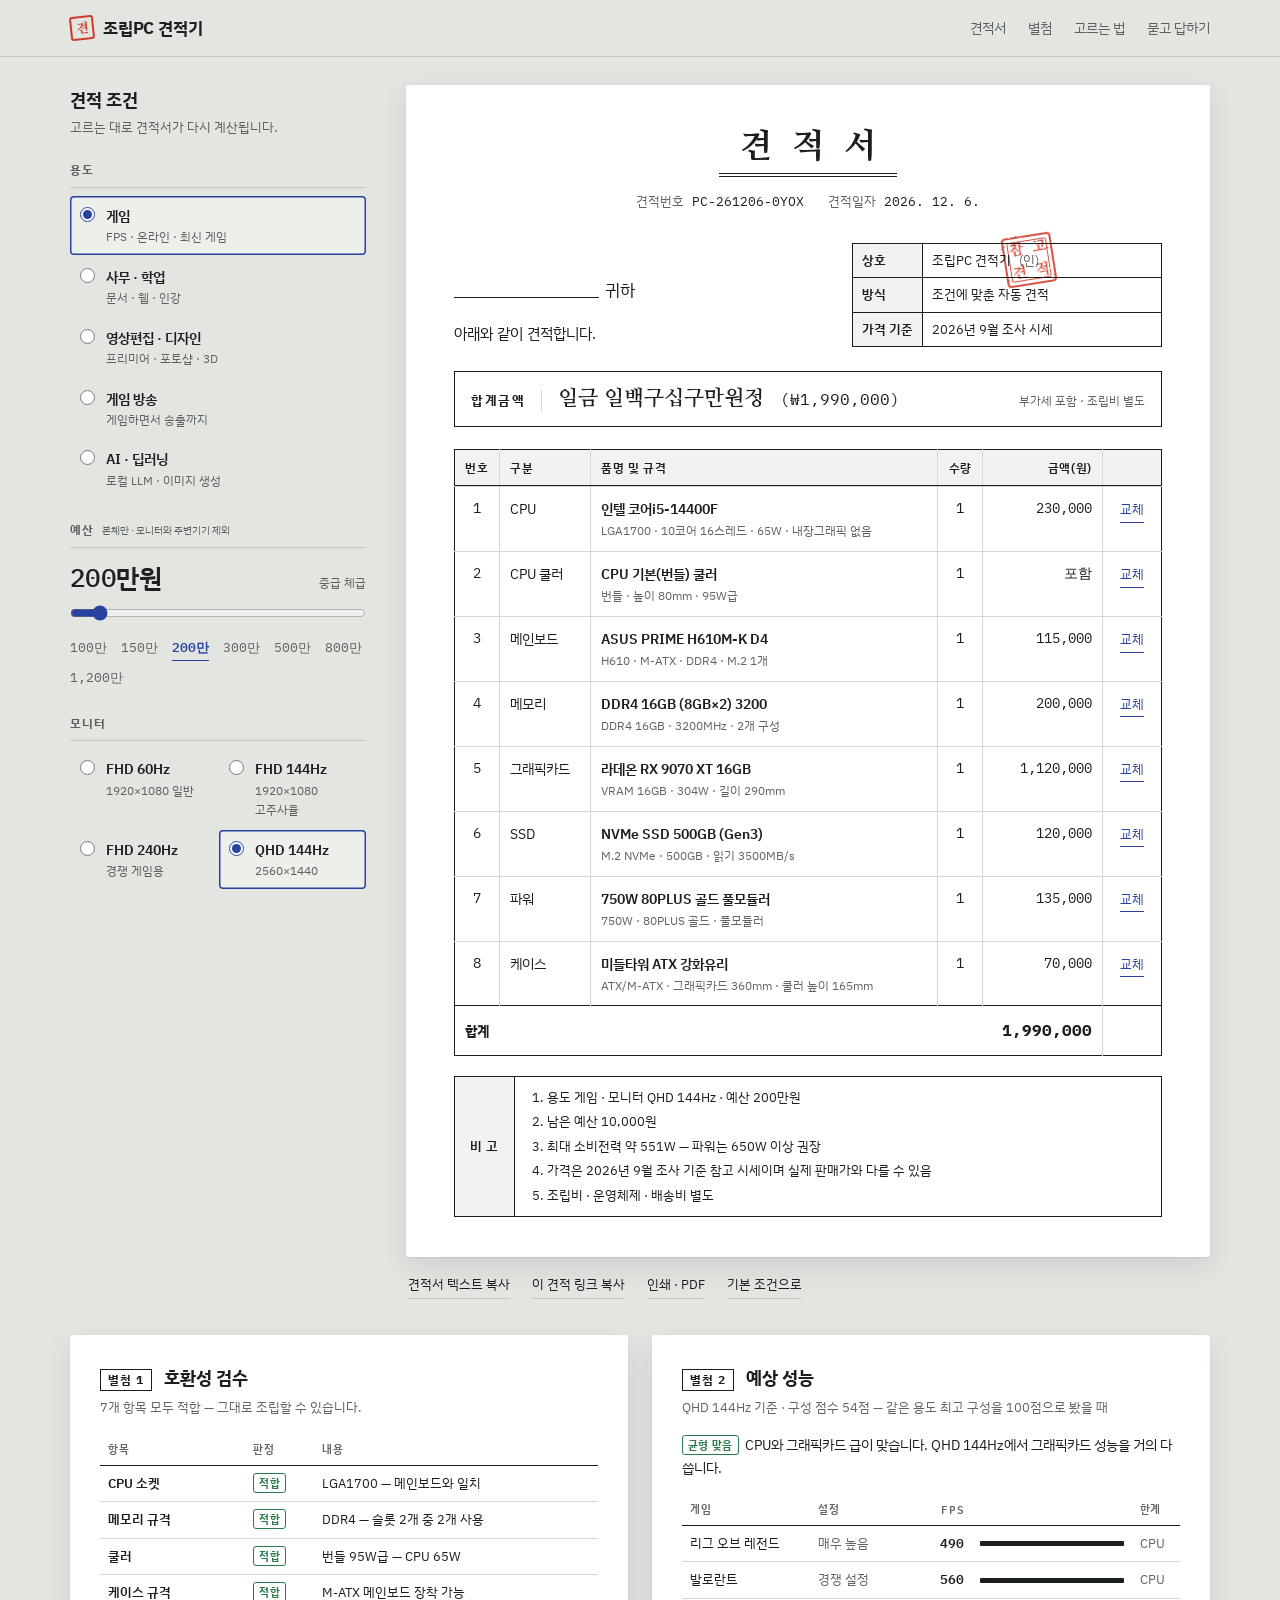
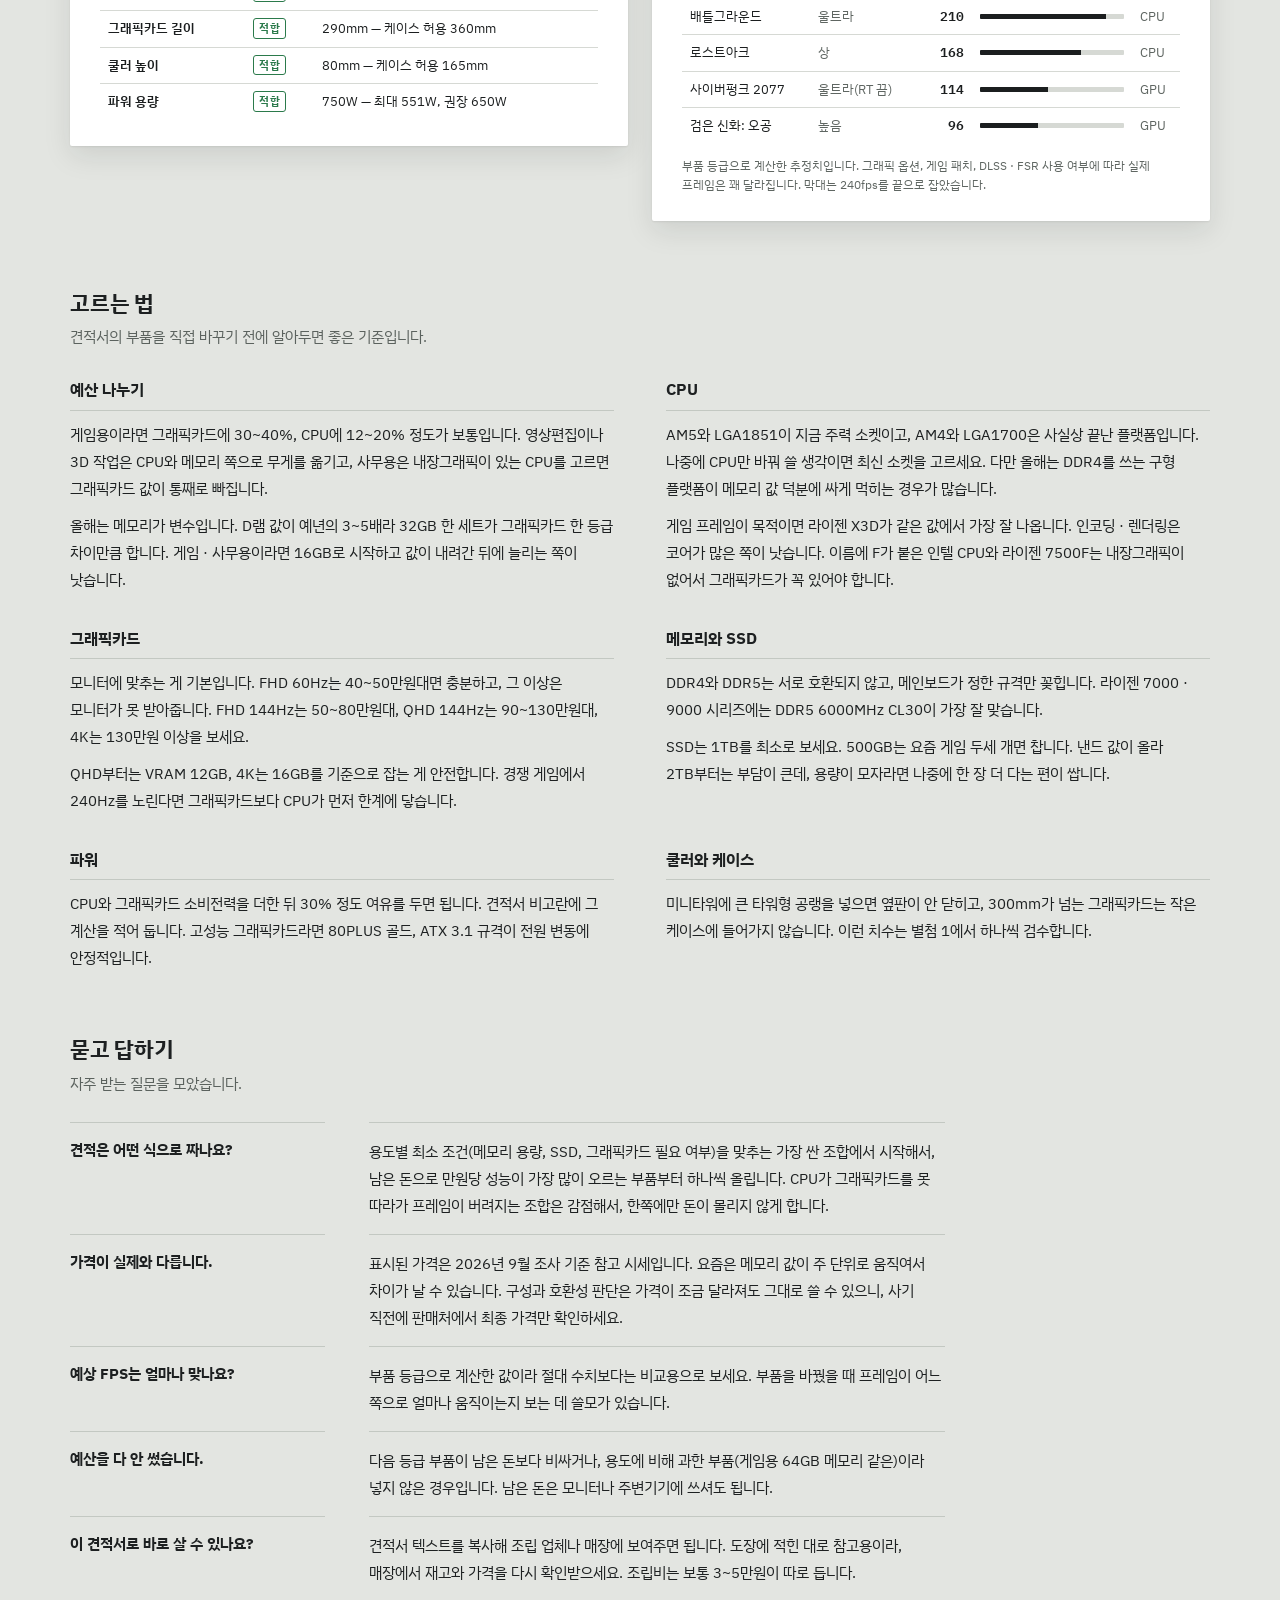
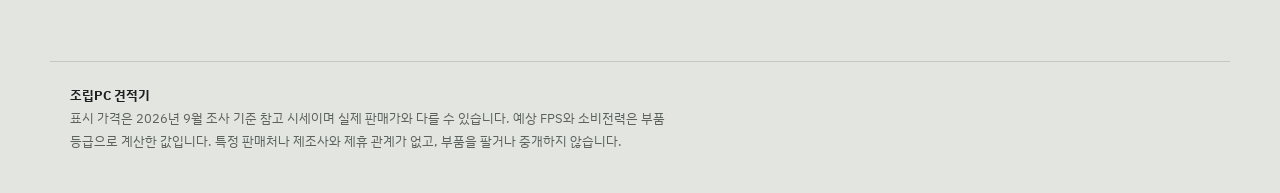
==== commit a5204541: "Redesign the site as a printed quotation sheet 이전 디자인은 템플릿처럼 보였다. 모든 제목 앞의 이모지, 남색 바탕에 파란 포인트, 가운데 정" ====
--- a/pc/index.html
+++ b/pc/index.html
@@ -4,324 +4,263 @@
   <meta charset="UTF-8">
   <meta name="viewport" content="width=device-width, initial-scale=1.0">
   <title>조립PC 견적기 - 예산·용도 맞춤 견적 자동 생성</title>
-  <meta name="description" content="예산과 용도만 고르면 호환성까지 검증된 조립PC 견적을 자동으로 만들어 드립니다. 부품 교체, 예상 프레임, 병목 분석, 견적표 복사까지 한 번에.">
+  <meta name="description" content="용도와 예산을 고르면 소켓·전력·크기 호환성을 검수한 조립PC 견적서를 바로 만들어 줍니다. 부품 교체, 예상 FPS, 견적서 복사·인쇄 지원.">
   <link rel="preconnect" href="https://fonts.googleapis.com">
-  <link href="https://fonts.googleapis.com/css2?family=Noto+Sans+KR:wght@400;500;600;700;800;900&display=swap" rel="stylesheet">
+  <link href="https://fonts.googleapis.com/css2?family=IBM+Plex+Mono:wght@400;500;600&family=IBM+Plex+Sans+KR:wght@400;500;600;700&family=Nanum+Myeongjo:wght@700;800&display=swap" rel="stylesheet">
   <link rel="stylesheet" href="css/pc.css">
 </head>
 <body>
 
-<!-- ===== Header ===== -->
-<header>
-  <div class="container nav-inner">
-    <a href="index.html" class="logo">🖥️ 조립PC <span>견적기</span></a>
-    <button class="hamburger" aria-label="메뉴 열기" aria-expanded="false">
-      <span></span><span></span><span></span>
-    </button>
-    <nav>
-      <ul>
-        <li><a href="#wizard-section">견적 만들기</a></li>
-        <li><a href="#result">내 견적</a></li>
-        <li><a href="#guide">부품 가이드</a></li>
-        <li><a href="#faq">자주 묻는 질문</a></li>
-      </ul>
+<!-- 도장 가장자리의 인주 번짐 -->
+<svg width="0" height="0" style="position:absolute" aria-hidden="true" focusable="false">
+  <filter id="ink">
+    <feTurbulence type="fractalNoise" baseFrequency="0.85" numOctaves="2" seed="7"/>
+    <feDisplacementMap in="SourceGraphic" scale="1.8"/>
+  </filter>
+</svg>
+
+<header class="topbar">
+  <div class="wrap topbar-inner">
+    <a href="#top" class="brand"><span class="brand-seal" aria-hidden="true">견</span>조립PC 견적기</a>
+    <button type="button" class="menu-btn" aria-expanded="false" aria-controls="site-nav">메뉴</button>
+    <nav class="site-nav" id="site-nav" aria-label="바로가기">
+      <a href="#quote">견적서</a>
+      <a href="#annex">별첨</a>
+      <a href="#guide">고르는 법</a>
+      <a href="#faq">묻고 답하기</a>
     </nav>
   </div>
 </header>
 
-<!-- ===== Hero ===== -->
-<section class="hero">
-  <div class="container">
-    <h1>예산만 정하세요.<br><em>견적은 알아서</em> 짜드립니다.</h1>
-    <p>용도와 예산을 고르면 소켓 · 전력 · 크기 호환성까지 검증한 조립PC 견적이 바로 나옵니다.
-       마음에 안 드는 부품은 클릭 한 번으로 바꾸세요.</p>
-    <div class="hero-tags">
-      <span>✅ 호환성 자동 검증</span>
-      <span>⚡ 권장 파워 용량 계산</span>
-      <span>🎮 게임별 예상 프레임</span>
-      <span>📋 견적표 복사 · 공유</span>
-    </div>
-  </div>
-</section>
-
-<!-- ===== 견적 마법사 ===== -->
-<section id="wizard-section">
-  <div class="container">
-    <div class="section-head">
-      <h2>🛠️ 견적 조건 선택</h2>
-      <p>네 가지만 고르면 됩니다. 평균 30초면 끝납니다.</p>
-    </div>
-
-    <div class="card">
-      <!-- 1. 용도 -->
-      <div class="step">
-        <div class="step-label"><span class="step-num">1</span> 어떤 용도로 쓰시나요?</div>
-        <div class="opt-grid" id="purpose-opts"></div>
+<main id="top">
+  <h1 class="sr-only">조립PC 견적기</h1>
+
+  <div class="wrap bench">
+
+    <!-- ===== 견적 조건 ===== -->
+    <aside class="conditions" aria-labelledby="cond-title">
+      <div class="cond-head">
+        <h2 id="cond-title">견적 조건</h2>
+        <p>고르는 대로 견적서가 다시 계산됩니다.</p>
       </div>
 
-      <!-- 2. 예산 -->
-      <div class="step">
-        <div class="step-label"><span class="step-num">2</span> 예산은 얼마인가요?
-          <small>본체 기준 (모니터 · 키보드 · 마우스 제외)</small>
-        </div>
-        <div class="budget-value">
-          <strong id="budget-text">200만원</strong>
-          <span id="budget-sub"></span>
+      <fieldset class="field">
+        <legend>용도</legend>
+        <div class="choice-list" id="purpose-opts"></div>
+      </fieldset>
+
+      <fieldset class="field">
+        <legend>예산 <small>본체만 · 모니터와 주변기기 제외</small></legend>
+        <div class="budget-out">
+          <strong id="budget-text"><span class="num">200</span>만원</strong>
+          <span class="budget-tier" id="budget-tier"></span>
         </div>
         <input type="range" id="budget-range" min="1000000" max="14000000" step="100000" value="2000000"
-               aria-label="예산 금액">
-        <div class="chip-row budget-presets" id="budget-presets"></div>
-      </div>
-
-      <!-- 3. 해상도 -->
-      <div class="step" id="step-res">
-        <div class="step-label"><span class="step-num">3</span> 어떤 모니터에서 플레이하나요?
-          <small>해상도와 주사율에 따라 CPU · 그래픽카드 비중이 달라집니다</small>
+               aria-label="예산">
+        <div class="presets" id="budget-presets"></div>
+      </fieldset>
+
+      <fieldset class="field" id="step-res">
+        <legend>모니터</legend>
+        <div class="choice-list compact" id="res-opts"></div>
+      </fieldset>
+
+      <fieldset class="field">
+        <legend>CPU 제조사</legend>
+        <div class="segmented" id="brand-opts"></div>
+      </fieldset>
+
+      <p class="cond-note">직접 바꾼 부품은 조건을 다시 고르면 초기화됩니다.</p>
+    </aside>
+
+    <!-- ===== 견적서 ===== -->
+    <section id="quote" aria-label="견적서">
+      <article class="sheet" id="sheet">
+        <header class="sheet-head">
+          <h2 class="sheet-title">견적서</h2>
+          <dl class="sheet-meta">
+            <div><dt>견적번호</dt><dd id="quote-no">-</dd></div>
+            <div><dt>견적일자</dt><dd id="quote-date">-</dd></div>
+          </dl>
+        </header>
+
+        <div class="parties">
+          <p class="to">
+            <span class="blank"></span>귀하
+            <span class="to-sub">아래와 같이 견적합니다.</span>
+          </p>
+          <table class="supplier">
+            <caption class="sr-only">공급자</caption>
+            <tr>
+              <th scope="row">상호</th>
+              <td>조립PC 견적기<span class="seal-mark">(인)<span class="stamp" role="img" aria-label="참고견적 도장"><i>참</i><i>고</i><i>견</i><i>적</i></span></span></td>
+            </tr>
+            <tr><th scope="row">방식</th><td>조건에 맞춘 자동 견적</td></tr>
+            <tr><th scope="row">가격 기준</th><td id="price-basis-short">-</td></tr>
+          </table>
         </div>
-        <div class="chip-row" id="res-opts"></div>
-      </div>
-
-      <!-- 4. CPU 제조사 -->
-      <div class="step">
-        <div class="step-label"><span class="step-num">4</span> CPU 제조사 선호가 있나요?</div>
-        <div class="chip-row" id="brand-opts"></div>
-      </div>
-
-      <button class="btn btn-primary btn-lg" id="build-btn">🔧 내 견적 만들기</button>
-    </div>
-  </div>
-</section>
-
-<!-- ===== 견적 결과 ===== -->
-<section id="result">
-  <div class="container">
-    <div class="section-head">
-      <h2>📊 완성된 견적</h2>
-      <p id="result-sub"></p>
-    </div>
-
-    <dl class="summary-grid" id="summary"></dl>
-    <div id="notices"></div>
-
-    <!-- 견적표 -->
-    <div class="card">
-      <div class="section-head">
-        <h2>📋 견적표</h2>
-        <p>[변경] 버튼으로 부품을 직접 바꿀 수 있습니다. 호환되지 않는 부품은 자동으로 함께 조정됩니다.</p>
-      </div>
-      <div class="quote-wrap">
-        <table class="quote-table">
+
+        <p class="amount">
+          <span class="amount-label">합계금액</span>
+          <strong class="amount-hangul" id="amount-hangul">-</strong>
+          <span class="amount-num" id="amount-num"></span>
+          <span class="amount-vat">부가세 포함 · 조립비 별도</span>
+        </p>
+
+        <table class="items">
+          <caption class="sr-only">품목</caption>
           <thead>
             <tr>
-              <th>구분</th>
-              <th>부품</th>
-              <th class="right">가격</th>
-              <th></th>
+              <th class="c-no" scope="col">번호</th>
+              <th class="c-cat" scope="col">구분</th>
+              <th scope="col">품명 및 규격</th>
+              <th class="c-qty" scope="col">수량</th>
+              <th class="c-amt" scope="col">금액(원)</th>
+              <th class="c-act" scope="col"><span class="sr-only">교체</span></th>
             </tr>
           </thead>
           <tbody id="quote-body"></tbody>
           <tfoot>
             <tr>
-              <td colspan="2">합계</td>
-              <td class="right sum" id="quote-total">-</td>
-              <td></td>
+              <th colspan="4" scope="row">합계</th>
+              <td class="c-amt num" id="quote-total">-</td>
+              <td class="c-act"></td>
             </tr>
           </tfoot>
         </table>
+
+        <section class="remarks" aria-labelledby="remarks-title">
+          <h3 id="remarks-title">비고</h3>
+          <ol id="remarks"></ol>
+        </section>
+      </article>
+
+      <div class="sheet-actions">
+        <button type="button" id="copy-btn">견적서 텍스트 복사</button>
+        <button type="button" id="share-btn">이 견적 링크 복사</button>
+        <button type="button" id="print-btn">인쇄 · PDF</button>
+        <button type="button" id="reset-btn">기본 조건으로</button>
       </div>
-      <div class="actions">
-        <button class="btn btn-ghost btn-sm" id="copy-btn">📋 견적표 복사</button>
-        <button class="btn btn-ghost btn-sm" id="share-btn">🔗 링크 복사</button>
-        <button class="btn btn-ghost btn-sm" id="print-btn">🖨️ 인쇄 · PDF 저장</button>
-        <button class="btn btn-ghost btn-sm" id="reset-btn">↺ 다시 만들기</button>
-      </div>
-      <p class="hint" id="price-basis"></p>
+    </section>
+  </div>
+
+  <!-- ===== 별첨 ===== -->
+  <div class="wrap annex" id="annex">
+    <article class="sheet" aria-labelledby="annex1-title">
+      <header class="annex-head">
+        <span class="annex-tag">별첨 1</span>
+        <h2 id="annex1-title">호환성 검수</h2>
+        <p id="checks-sub"></p>
+      </header>
+      <table class="checks">
+        <thead><tr><th scope="col">항목</th><th scope="col">판정</th><th scope="col">내용</th></tr></thead>
+        <tbody id="checks"></tbody>
+      </table>
+    </article>
+
+    <article class="sheet" aria-labelledby="annex2-title">
+      <header class="annex-head">
+        <span class="annex-tag">별첨 2</span>
+        <h2 id="annex2-title">예상 성능</h2>
+        <p id="perf-sub"></p>
+      </header>
+      <p class="analysis" id="analysis"></p>
+      <table class="fps">
+        <thead>
+          <tr>
+            <th scope="col">게임</th>
+            <th scope="col">설정</th>
+            <th class="c-amt" scope="col">FPS</th>
+            <th class="c-bar" scope="col"><span class="sr-only">비교 막대</span></th>
+            <th scope="col">한계</th>
+          </tr>
+        </thead>
+        <tbody id="fps"></tbody>
+      </table>
+      <p class="footnote">부품 등급으로 계산한 추정치입니다. 그래픽 옵션, 게임 패치, DLSS · FSR 사용 여부에 따라 실제 프레임은 꽤 달라집니다. 막대는 240fps를 끝으로 잡았습니다.</p>
+    </article>
+  </div>
+
+  <!-- ===== 고르는 법 ===== -->
+  <section class="wrap reading" id="guide" aria-labelledby="guide-title">
+    <h2 id="guide-title">고르는 법</h2>
+    <p class="reading-lede">견적서의 부품을 직접 바꾸기 전에 알아두면 좋은 기준입니다.</p>
+
+    <div class="guide-grid">
+      <article>
+        <h3>예산 나누기</h3>
+        <p>게임용이라면 그래픽카드에 30~40%, CPU에 12~20% 정도가 보통입니다. 영상편집이나 3D 작업은 CPU와 메모리 쪽으로 무게를 옮기고, 사무용은 내장그래픽이 있는 CPU를 고르면 그래픽카드 값이 통째로 빠집니다.</p>
+        <p>올해는 메모리가 변수입니다. D램 값이 예년의 3~5배라 32GB 한 세트가 그래픽카드 한 등급 차이만큼 합니다. 게임 · 사무용이라면 16GB로 시작하고 값이 내려간 뒤에 늘리는 쪽이 낫습니다.</p>
+      </article>
+
+      <article>
+        <h3>CPU</h3>
+        <p>AM5와 LGA1851이 지금 주력 소켓이고, AM4와 LGA1700은 사실상 끝난 플랫폼입니다. 나중에 CPU만 바꿔 쓸 생각이면 최신 소켓을 고르세요. 다만 올해는 DDR4를 쓰는 구형 플랫폼이 메모리 값 덕분에 싸게 먹히는 경우가 많습니다.</p>
+        <p>게임 프레임이 목적이면 라이젠 X3D가 같은 값에서 가장 잘 나옵니다. 인코딩 · 렌더링은 코어가 많은 쪽이 낫습니다. 이름에 F가 붙은 인텔 CPU와 라이젠 7500F는 내장그래픽이 없어서 그래픽카드가 꼭 있어야 합니다.</p>
+      </article>
+
+      <article>
+        <h3>그래픽카드</h3>
+        <p>모니터에 맞추는 게 기본입니다. FHD 60Hz는 40~50만원대면 충분하고, 그 이상은 모니터가 못 받아줍니다. FHD 144Hz는 50~80만원대, QHD 144Hz는 90~130만원대, 4K는 130만원 이상을 보세요.</p>
+        <p>QHD부터는 VRAM 12GB, 4K는 16GB를 기준으로 잡는 게 안전합니다. 경쟁 게임에서 240Hz를 노린다면 그래픽카드보다 CPU가 먼저 한계에 닿습니다.</p>
+      </article>
+
+      <article>
+        <h3>메모리와 SSD</h3>
+        <p>DDR4와 DDR5는 서로 호환되지 않고, 메인보드가 정한 규격만 꽂힙니다. 라이젠 7000 · 9000 시리즈에는 DDR5 6000MHz CL30이 가장 잘 맞습니다.</p>
+        <p>SSD는 1TB를 최소로 보세요. 500GB는 요즘 게임 두세 개면 찹니다. 낸드 값이 올라 2TB부터는 부담이 큰데, 용량이 모자라면 나중에 한 장 더 다는 편이 쌉니다.</p>
+      </article>
+
+      <article>
+        <h3>파워</h3>
+        <p>CPU와 그래픽카드 소비전력을 더한 뒤 30% 정도 여유를 두면 됩니다. 견적서 비고란에 그 계산을 적어 둡니다. 고성능 그래픽카드라면 80PLUS 골드, ATX 3.1 규격이 전원 변동에 안정적입니다.</p>
+      </article>
+
+      <article>
+        <h3>쿨러와 케이스</h3>
+        <p>미니타워에 큰 타워형 공랭을 넣으면 옆판이 안 닫히고, 300mm가 넘는 그래픽카드는 작은 케이스에 들어가지 않습니다. 이런 치수는 별첨 1에서 하나씩 검수합니다.</p>
+      </article>
     </div>
-
-    <!-- 호환성 -->
-    <div class="card">
-      <div class="section-head">
-        <h2>🔍 호환성 검사</h2>
-        <p id="checks-sub"></p>
-      </div>
-      <div class="checks checks-collapsed" id="checks"></div>
-      <div class="actions">
-        <button class="btn btn-ghost btn-sm" id="toggle-checks">정상 항목까지 모두 보기</button>
-      </div>
-    </div>
-
-    <!-- 성능 -->
-    <div class="card">
-      <div class="section-head">
-        <h2>📈 예상 성능</h2>
-        <p>선택한 용도 기준으로 평가한 구성 점수와 게임별 예상 프레임입니다.</p>
-      </div>
-      <div id="analysis"></div>
-      <div class="perf-grid">
-        <div>
-          <div class="sub-h">부품별 구성 점수</div>
-          <div id="meters"></div>
-        </div>
-        <div>
-          <div class="sub-h" id="fps-head">게임별 예상 프레임</div>
-          <div id="fps"></div>
-        </div>
-      </div>
-      <p class="hint">
-        ※ 프레임은 부품 등급을 바탕으로 계산한 <strong>추정치</strong>입니다.
-        실제 성능은 게임 버전, 그래픽 옵션, 드라이버, 업스케일링(DLSS · FSR) 사용 여부에 따라 달라집니다.
-      </p>
-    </div>
-  </div>
-</section>
-
-<!-- ===== 부품 가이드 ===== -->
-<section id="guide">
-  <div class="container">
-    <div class="section-head">
-      <h2>📚 부품 고르는 법</h2>
-      <p>견적을 직접 손보기 전에 알아두면 좋은 기준들</p>
-    </div>
-
-    <details class="acc">
-      <summary>예산은 어떤 비율로 나눠야 하나요?</summary>
-      <div class="acc-body">
-        <ul>
-          <li><strong>2026년은 메모리가 변수입니다</strong> — D램 · 낸드 공급 부족으로 메모리와 SSD 가격이 예년의 3~5배입니다. 예전 기준의 예산 배분이 그대로 통하지 않으니, 용량 욕심을 줄이는 것이 가장 큰 절약입니다.</li>
-          <li><strong>게임 위주</strong> — 그래픽카드에 전체 예산의 30~40%를 쓰는 것이 효율적입니다. CPU는 12~20% 선에서 그래픽카드와 급을 맞추세요.</li>
-          <li><strong>영상편집 · 3D</strong> — CPU와 메모리 비중을 높입니다. 메모리 32GB 이상, 저장장치 2TB 이상이 작업 효율에 직결됩니다.</li>
-          <li><strong>사무 · 학업</strong> — 내장그래픽이 있는 CPU를 고르면 그래픽카드 비용을 아예 아낄 수 있습니다. 그 돈은 SSD 용량과 메모리에 쓰세요.</li>
-          <li><strong>공통</strong> — 파워와 케이스에서 무리하게 아끼면 소음 · 발열 · 수명에서 손해를 봅니다. 합쳐서 10~15% 정도는 확보하세요.</li>
-        </ul>
-      </div>
-    </details>
-
-    <details class="acc">
-      <summary>CPU, 무엇을 보고 골라야 하나요?</summary>
-      <div class="acc-body">
-        <ul>
-          <li><strong>소켓의 수명</strong> — AM5 · LGA1851은 현재 주력 플랫폼이고, AM4 · LGA1700은 사실상 마지막 세대입니다. 나중에 CPU만 바꿔 쓰려면 최신 소켓이 유리합니다.</li>
-          <li><strong>게임은 X3D</strong> — 라이젠 X3D 모델은 큰 캐시 덕분에 같은 가격대에서 게임 프레임이 눈에 띄게 높습니다. 반대로 인코딩 · 렌더링에는 코어 수가 많은 모델이 낫습니다.</li>
-          <li><strong>내장그래픽 유무</strong> — 이름에 F가 붙은 인텔 CPU와 라이젠 7500F는 내장그래픽이 없어 그래픽카드가 반드시 필요합니다.</li>
-          <li><strong>번들 쿨러</strong> — 65W급 보급형에는 기본 쿨러가 들어 있지만, 120W가 넘는 고성능 CPU는 별도 쿨러를 반드시 사야 합니다.</li>
-        </ul>
-      </div>
-    </details>
-
-    <details class="acc">
-      <summary>그래픽카드는 해상도에 맞춰 고르세요</summary>
-      <div class="acc-body">
-        <ul>
-          <li><strong>FHD 60Hz</strong> — 40~50만원대로 충분합니다. 그 이상은 모니터가 성능을 못 받아냅니다.</li>
-          <li><strong>FHD 144Hz 이상</strong> — 50~80만원대. 경쟁 게임에서 240Hz를 노린다면 그래픽카드보다 CPU가 먼저 한계에 부딪힙니다.</li>
-          <li><strong>QHD 144Hz</strong> — 90~130만원대. VRAM 12GB 이상을 권장합니다.</li>
-          <li><strong>4K</strong> — 130만원 이상. 최신 게임을 높은 옵션으로 돌리려면 VRAM 16GB를 기준으로 보세요.</li>
-        </ul>
-      </div>
-    </details>
-
-    <details class="acc">
-      <summary>메모리와 저장장치 기준</summary>
-      <div class="acc-body">
-        <ul>
-          <li><strong>용량</strong> — 원래는 32GB가 표준이지만, 2026년 현재 32GB는 16GB의 두 배 가까운 값입니다. 게임 · 사무용이라면 16GB로 시작하고 가격이 내려간 뒤 증설하는 편이 낫습니다. 영상편집 · AI 작업은 그래도 32GB 이상이 필요합니다.</li>
-          <li><strong>규격</strong> — DDR4와 DDR5는 서로 호환되지 않습니다. 메인보드가 지원하는 규격만 꽂힙니다.</li>
-          <li><strong>속도</strong> — 라이젠 7000 · 9000 시리즈는 DDR5 6000MHz CL30 조합이 가장 잘 맞습니다.</li>
-          <li><strong>SSD</strong> — 500GB는 요즘 게임 두세 개면 꽉 찹니다. 1TB를 최소선으로 보되, 낸드 가격이 올라 2TB부터는 부담이 큽니다. 용량이 더 필요하면 나중에 SSD를 한 장 더 다는 쪽이 쌉니다.</li>
-        </ul>
-      </div>
-    </details>
-
-    <details class="acc">
-      <summary>파워 · 쿨러 · 케이스에서 실수하는 것들</summary>
-      <div class="acc-body">
-        <ul>
-          <li><strong>파워 용량</strong> — CPU와 그래픽카드 소비전력을 합한 뒤 30% 정도 여유를 두는 것이 안전합니다. 이 사이트는 그 계산을 자동으로 해줍니다.</li>
-          <li><strong>80PLUS 등급</strong> — 브론즈로도 동작에는 문제가 없지만, 고성능 구성에서는 골드 이상 · ATX 3.1 규격이 전원 변동에 안정적입니다.</li>
-          <li><strong>쿨러 높이</strong> — 미니타워에 큰 타워형 공랭을 넣으면 측면 패널이 닫히지 않습니다. 케이스 허용 높이를 꼭 확인하세요.</li>
-          <li><strong>그래픽카드 길이</strong> — 고성능 그래픽카드는 300mm를 넘어갑니다. 작은 케이스에는 물리적으로 들어가지 않습니다.</li>
-        </ul>
-      </div>
-    </details>
-  </div>
-</section>
-
-<!-- ===== FAQ ===== -->
-<section id="faq">
-  <div class="container">
-    <div class="section-head">
-      <h2>❓ 자주 묻는 질문</h2>
-    </div>
-
-    <details class="acc">
-      <summary>견적은 어떤 기준으로 만들어지나요?</summary>
-      <div class="acc-body">
-        먼저 선택한 용도의 <strong>최소 요구 조건</strong>(메모리 용량, 저장장치, 그래픽카드 필요 여부)을 만족하는 가장 저렴한 구성을 만듭니다.
-        그다음 남은 예산으로 <strong>1만원당 성능 상승폭이 가장 큰 부품</strong>을 하나씩 올려가며, 더 올릴 수 없을 때까지 반복합니다.
-        이때 CPU와 그래픽카드의 급 차이가 벌어지면 감점을 주어 한쪽에만 예산이 몰리지 않게 조정합니다.
-      </div>
-    </details>
-
-    <details class="acc">
-      <summary>가격이 실제 시세와 다릅니다</summary>
-      <div class="acc-body">
-        이 사이트의 가격은 <strong id="faq-price-date">기준 시점의 참고용 추정치</strong>입니다.
-        부품 가격은 환율 · 재고 · 신제품 출시에 따라 수시로 바뀌므로, 구매 전에 실제 판매처에서 최종 가격을 확인하세요.
-        견적의 <strong>구성과 호환성 판단</strong>은 가격이 조금 달라져도 그대로 유효합니다.
-      </div>
-    </details>
-
-    <details class="acc">
-      <summary>예상 프레임은 믿을 수 있나요?</summary>
-      <div class="acc-body">
-        부품 등급을 바탕으로 계산한 <strong>대략적인 추정치</strong>입니다. 같은 부품이라도 그래픽 옵션, 게임 패치,
-        업스케일링(DLSS · FSR) 사용 여부에 따라 실제 프레임은 크게 달라집니다.
-        절대적인 수치보다 <strong>구성을 바꿨을 때 프레임이 어느 방향으로 움직이는지</strong>를 보는 용도로 쓰시길 권합니다.
-      </div>
-    </details>
-
-    <details class="acc">
-      <summary>예산을 다 쓰지 않고 견적이 나왔습니다</summary>
-      <div class="acc-body">
-        남은 예산으로 올릴 수 있는 부품이 없거나, 다음 등급 부품이 예산을 넘어설 때 그렇게 됩니다.
-        용도에 비해 과한 부품(게임용에 64GB 메모리 등)은 일부러 제외하기 때문에, 남은 금액은
-        모니터 · 키보드 · 마우스에 쓰거나 예산을 조금 올려 다시 계산해 보세요.
-      </div>
-    </details>
-
-    <details class="acc">
-      <summary>이 견적으로 조립은 어떻게 하나요?</summary>
-      <div class="acc-body">
-        견적표를 복사해 조립 대행 업체나 컴퓨터 판매점에 그대로 전달하면 됩니다.
-        직접 조립한다면 부품별 호환성은 이미 검증되어 있으니, 조립 순서 안내 영상만 참고하면 충분합니다.
-        <strong>조립 비용은 견적에 포함되어 있지 않습니다</strong>(보통 3~5만원 선).
-      </div>
-    </details>
-  </div>
-</section>
-
-<!-- ===== Footer ===== -->
-<footer>
-  <div class="container">
-    <div class="foot-logo">🖥️ 조립PC 견적기</div>
-    <p>예산과 용도에 맞는 조립PC 구성을 자동으로 계산해 드리는 도구입니다.<br>
-       부품 데이터베이스는 주요 유통 제품을 기준으로 구성했습니다.</p>
-    <p class="disclaimer">
-      <strong>안내</strong> — 표시 가격은 <span id="price-date-note">참고용 추정치</span>이며 실제 구매가와 다를 수 있습니다.
-      예상 프레임 · 소비전력 역시 부품 등급을 기반으로 한 계산값입니다. 구매 전 실제 판매처에서 가격과 재고를 확인하세요.<br>
-      이 사이트는 특정 판매처나 제조사와 제휴 관계가 없으며, 부품 판매를 중개하지 않습니다.
-    </p>
-  </div>
+  </section>
+
+  <!-- ===== 묻고 답하기 ===== -->
+  <section class="wrap reading" id="faq" aria-labelledby="faq-title">
+    <h2 id="faq-title">묻고 답하기</h2>
+    <p class="reading-lede">자주 받는 질문을 모았습니다.</p>
+
+    <dl class="qa">
+      <dt>견적은 어떤 식으로 짜나요?</dt>
+      <dd>용도별 최소 조건(메모리 용량, SSD, 그래픽카드 필요 여부)을 맞추는 가장 싼 조합에서 시작해서, 남은 돈으로 만원당 성능이 가장 많이 오르는 부품부터 하나씩 올립니다. CPU가 그래픽카드를 못 따라가 프레임이 버려지는 조합은 감점해서, 한쪽에만 돈이 몰리지 않게 합니다.</dd>
+
+      <dt>가격이 실제와 다릅니다.</dt>
+      <dd>표시된 가격은 <span id="faq-price-date">-</span>입니다. 요즘은 메모리 값이 주 단위로 움직여서 차이가 날 수 있습니다. 구성과 호환성 판단은 가격이 조금 달라져도 그대로 쓸 수 있으니, 사기 직전에 판매처에서 최종 가격만 확인하세요.</dd>
+
+      <dt>예상 FPS는 얼마나 맞나요?</dt>
+      <dd>부품 등급으로 계산한 값이라 절대 수치보다는 비교용으로 보세요. 부품을 바꿨을 때 프레임이 어느 쪽으로 얼마나 움직이는지 보는 데 쓸모가 있습니다.</dd>
+
+      <dt>예산을 다 안 썼습니다.</dt>
+      <dd>다음 등급 부품이 남은 돈보다 비싸거나, 용도에 비해 과한 부품(게임용 64GB 메모리 같은)이라 넣지 않은 경우입니다. 남은 돈은 모니터나 주변기기에 쓰셔도 됩니다.</dd>
+
+      <dt>이 견적서로 바로 살 수 있나요?</dt>
+      <dd>견적서 텍스트를 복사해 조립 업체나 매장에 보여주면 됩니다. 도장에 적힌 대로 참고용이라, 매장에서 재고와 가격을 다시 확인받으세요. 조립비는 보통 3~5만원이 따로 듭니다.</dd>
+    </dl>
+  </section>
+</main>
+
+<footer class="wrap site-foot">
+  <p><strong>조립PC 견적기</strong></p>
+  <p>표시 가격은 <span id="price-date-note">-</span>이며 실제 판매가와 다를 수 있습니다. 예상 FPS와 소비전력은 부품 등급으로 계산한 값입니다.
+     특정 판매처나 제조사와 제휴 관계가 없고, 부품을 팔거나 중개하지 않습니다.</p>
 </footer>
 
-<!-- ===== 부품 교체 모달 ===== -->
-<dialog id="swap-dialog">
+<!-- ===== 부품 교체 ===== -->
+<dialog id="swap-dialog" aria-labelledby="dlg-title">
   <div class="dlg-head">
     <div>
-      <h3 id="dlg-title">부품 변경</h3>
+      <h3 id="dlg-title">부품 교체</h3>
       <p id="dlg-desc"></p>
     </div>
-    <button class="dlg-close" id="dlg-close" aria-label="닫기">&times;</button>
+    <button type="button" class="dlg-close" id="dlg-close">닫기</button>
   </div>
   <div class="dlg-body" id="dlg-body"></div>
 </dialog>
--- a/pc/css/pc.css
+++ b/pc/css/pc.css
@@ -1,737 +1,918 @@
-/* ===== CSS Variables ===== */
+/* ===== 조립PC 견적기 =====
+ * 책상(바탕) 위에 인쇄된 견적서(종이)가 놓인 모습으로 만든 스타일.
+ * 종이 영역은 테마와 상관없이 종이 빛을 유지하고, 책상 영역만 테마에 따라 바뀐다.
+ *
+ *   책상   #E3E5E1   종이  #FFFFFF   먹    #1B1E1F
+ *   볼펜   #2742A0   인주  #CF3A2B   괘선  #D6D9D4
+ */
+
+/* ===== 토큰 ===== */
 :root {
-  --bg: #0E1117;
-  --bg-card: #161C27;
-  --bg-soft: #1D2534;
-  --bg-inset: #121821;
-  --border: #2A3546;
-  --border-light: #374559;
-  --text: #E9EEF7;
-  --text-muted: #94A3B8;
-  --text-dim: #64748B;
-  --primary: #4C8DFF;
-  --primary-dark: #2563EB;
-  --primary-soft: rgba(76, 141, 255, 0.12);
-  --ok: #22D3A5;
-  --warn: #F5A524;
-  --error: #F2545B;
-  --radius: 14px;
-  --radius-sm: 9px;
-  --shadow: 0 4px 20px rgba(0, 0, 0, 0.35);
-}
-
-/* ===== Reset & Base ===== */
+  --desk: #E3E5E1;
+  --desk-raise: #EDEFEB;
+  --desk-ink: #1D2021;
+  --desk-muted: #5B625E;
+  --desk-line: #C3C8C2;
+  --desk-pen: #2742A0;
+  --desk-pen-soft: rgba(39, 66, 160, 0.09);
+  --desk-on-pen: #FFFFFF;
+
+  --paper: #FFFFFF;
+  --paper-tint: #F2F3F0;
+  --paper-ink: #1B1E1F;
+  --paper-muted: #5F6662;
+  --paper-hair: #D6D9D4;
+  --pen: #2742A0;
+  --stamp: #CF3A2B;
+  --ok: #2B7A4B;
+  --warn: #9C5A00;
+  --err: #B3261E;
+  --paper-shadow: 0 1px 2px rgba(23, 28, 25, 0.08), 0 10px 28px rgba(23, 28, 25, 0.10);
+
+  --font-body: 'IBM Plex Sans KR', 'Apple SD Gothic Neo', 'Malgun Gothic', sans-serif;
+  --font-num: 'IBM Plex Mono', ui-monospace, 'SFMono-Regular', Menlo, Consolas, monospace;
+  --font-doc: 'Nanum Myeongjo', 'AppleMyungjo', 'Batang', serif;
+}
+
+@media (prefers-color-scheme: dark) {
+  :root:not([data-theme="light"]) {
+    --desk: #161819;
+    --desk-raise: #202324;
+    --desk-ink: #E2E5E1;
+    --desk-muted: #9AA19C;
+    --desk-line: #353B3C;
+    --desk-pen: #A6B6FF;
+    --desk-pen-soft: rgba(166, 182, 255, 0.12);
+    --desk-on-pen: #121417;
+    --paper: #E9EAE6;
+    --paper-tint: #DDDFDA;
+    --paper-hair: #C3C7C1;
+    --paper-shadow: 0 1px 2px rgba(0, 0, 0, 0.5), 0 14px 34px rgba(0, 0, 0, 0.55);
+  }
+}
+
+:root[data-theme="dark"] {
+  --desk: #161819;
+  --desk-raise: #202324;
+  --desk-ink: #E2E5E1;
+  --desk-muted: #9AA19C;
+  --desk-line: #353B3C;
+  --desk-pen: #A6B6FF;
+  --desk-pen-soft: rgba(166, 182, 255, 0.12);
+  --desk-on-pen: #121417;
+  --paper: #E9EAE6;
+  --paper-tint: #DDDFDA;
+  --paper-hair: #C3C7C1;
+  --paper-shadow: 0 1px 2px rgba(0, 0, 0, 0.5), 0 14px 34px rgba(0, 0, 0, 0.55);
+}
+
+/* ===== 기본 ===== */
 *, *::before, *::after { box-sizing: border-box; margin: 0; padding: 0; }
 
-html { scroll-behavior: smooth; }
+html { scroll-behavior: smooth; -webkit-text-size-adjust: 100%; }
 
 body {
-  font-family: 'Noto Sans KR', -apple-system, BlinkMacSystemFont, 'Segoe UI', sans-serif;
-  background: var(--bg);
-  color: var(--text);
+  font-family: var(--font-body);
+  font-size: 0.9375rem;
   line-height: 1.65;
-  font-size: 16px;
-  -webkit-text-size-adjust: 100%;
-}
-
-img { max-width: 100%; display: block; }
-a { color: inherit; text-decoration: none; }
+  background: var(--desk);
+  color: var(--desk-ink);
+  word-break: keep-all;
+  overflow-wrap: break-word;
+}
+
+a { color: inherit; }
 ul { list-style: none; }
-button { font-family: inherit; }
-
-.container {
-  max-width: 1060px;
-  margin: 0 auto;
-  padding: 0 20px;
-}
-
-.num { font-variant-numeric: tabular-nums; }
-
-/* ===== Header / Nav ===== */
-header {
-  background: rgba(14, 17, 23, 0.92);
-  backdrop-filter: blur(10px);
-  border-bottom: 1px solid var(--border);
+button, input { font: inherit; color: inherit; }
+h1, h2, h3 { text-wrap: balance; }
+
+.num { font-family: var(--font-num); font-variant-numeric: tabular-nums; }
+.muted { color: var(--paper-muted); }
+
+.sr-only {
+  position: absolute;
+  width: 1px; height: 1px;
+  overflow: hidden;
+  clip: rect(0 0 0 0);
+  white-space: nowrap;
+}
+
+.wrap {
+  max-width: 1180px;
+  margin-inline: auto;
+  padding-inline: 20px;
+}
+
+:focus-visible { outline: 2px solid var(--desk-pen); outline-offset: 2px; }
+
+#quote, #annex, #guide, #faq { scroll-margin-top: 72px; }
+
+/* ===== 상단 ===== */
+.topbar {
   position: sticky;
   top: 0;
-  z-index: 100;
-}
-
-.nav-inner {
+  z-index: 50;
+  background: var(--desk);
+  border-bottom: 1px solid var(--desk-line);
+}
+
+.topbar-inner {
   display: flex;
   align-items: center;
   justify-content: space-between;
-  height: 62px;
   gap: 16px;
-}
-
-.logo {
-  font-size: 1.25rem;
-  font-weight: 800;
-  white-space: nowrap;
-  letter-spacing: -0.02em;
-}
-
-.logo span { color: var(--primary); }
-
-nav ul { display: flex; gap: 6px; }
-
-nav a {
-  padding: 7px 14px;
-  border-radius: 20px;
-  font-size: 0.9rem;
-  font-weight: 500;
-  color: var(--text-muted);
-  transition: background 0.2s, color 0.2s;
-}
-
-nav a:hover { background: var(--bg-soft); color: var(--text); }
-
-.hamburger {
+  height: 56px;
+}
+
+.brand {
+  display: inline-flex;
+  align-items: center;
+  gap: 9px;
+  font-weight: 700;
+  font-size: 1.0625rem;
+  letter-spacing: -0.01em;
+  text-decoration: none;
+}
+
+/* 로고 자리의 작은 직인 */
+.brand-seal {
+  display: grid;
+  place-items: center;
+  width: 24px;
+  height: 24px;
+  border: 2px solid var(--stamp);
+  border-radius: 3px;
+  color: var(--stamp);
+  font: 800 0.8125rem/1 var(--font-doc);
+  transform: rotate(-6deg);
+}
+
+.site-nav { display: flex; gap: 22px; font-size: 0.875rem; }
+
+.site-nav a {
+  color: var(--desk-muted);
+  text-decoration: none;
+  padding-block: 4px;
+  border-bottom: 1px solid transparent;
+}
+
+.site-nav a:hover { color: var(--desk-ink); border-bottom-color: currentColor; }
+
+.menu-btn {
   display: none;
-  flex-direction: column;
-  gap: 5px;
+  background: none;
+  border: 1px solid var(--desk-line);
+  border-radius: 4px;
+  padding: 5px 12px;
+  font-size: 0.8125rem;
   cursor: pointer;
-  padding: 6px;
-  background: none;
-  border: none;
-}
-
-.hamburger span {
-  display: block;
-  width: 22px;
-  height: 2px;
-  background: var(--text);
-  border-radius: 2px;
-}
-
-/* ===== Hero ===== */
-.hero {
-  padding: 64px 0 40px;
-  text-align: center;
-  background:
-    radial-gradient(700px 260px at 50% -40px, rgba(76, 141, 255, 0.18), transparent 70%),
-    linear-gradient(180deg, #121926 0%, var(--bg) 100%);
-  border-bottom: 1px solid var(--border);
-}
-
-.hero h1 {
-  font-size: clamp(1.7rem, 5vw, 2.6rem);
-  font-weight: 900;
-  line-height: 1.28;
-  letter-spacing: -0.03em;
-  margin-bottom: 14px;
-}
-
-.hero h1 em { color: var(--primary); font-style: normal; }
-
-.hero p {
-  color: var(--text-muted);
-  max-width: 540px;
-  margin: 0 auto;
-  font-size: 1.02rem;
-}
-
-.hero-tags {
-  display: flex;
-  gap: 8px;
-  justify-content: center;
-  flex-wrap: wrap;
-  margin-top: 24px;
-}
-
-.hero-tags span {
-  font-size: 0.8rem;
-  color: var(--text-muted);
-  background: var(--bg-card);
-  border: 1px solid var(--border);
-  padding: 5px 12px;
-  border-radius: 20px;
-}
-
-/* ===== Sections ===== */
-section { padding: 44px 0; scroll-margin-top: 70px; }
-
-.section-head { margin-bottom: 22px; }
-
-.section-head h2 {
-  font-size: 1.3rem;
-  font-weight: 800;
-  letter-spacing: -0.02em;
-  display: flex;
-  align-items: center;
-  gap: 8px;
-}
-
-.section-head p { color: var(--text-muted); font-size: 0.9rem; margin-top: 4px; }
-
-.card {
-  background: var(--bg-card);
-  border: 1px solid var(--border);
-  border-radius: var(--radius);
-  padding: 24px;
-}
-
-/* ===== 견적 마법사 ===== */
-.step { margin-bottom: 28px; }
-.step:last-of-type { margin-bottom: 0; }
-
-.step-label {
-  display: flex;
-  align-items: center;
-  gap: 8px;
-  font-weight: 700;
-  font-size: 0.95rem;
-  margin-bottom: 12px;
-}
-
-.step-num {
-  display: grid;
-  place-items: center;
-  width: 22px;
-  height: 22px;
-  border-radius: 50%;
-  background: var(--primary);
-  color: #fff;
-  font-size: 0.75rem;
-  font-weight: 800;
-  flex: none;
-}
-
-.step-label small { color: var(--text-dim); font-weight: 400; font-size: 0.8rem; }
-
-.opt-grid {
-  display: grid;
-  grid-template-columns: repeat(auto-fit, minmax(160px, 1fr));
-  gap: 10px;
-}
-
-.opt-card {
-  background: var(--bg-soft);
-  border: 1.5px solid var(--border);
-  border-radius: var(--radius-sm);
-  padding: 14px 12px;
-  cursor: pointer;
-  text-align: left;
-  color: var(--text);
-  transition: border-color 0.15s, background 0.15s, transform 0.15s;
-}
-
-.opt-card:hover { border-color: var(--border-light); transform: translateY(-1px); }
-
-.opt-card[aria-pressed="true"] {
-  border-color: var(--primary);
-  background: var(--primary-soft);
-}
-
-.opt-card .ico { font-size: 1.35rem; display: block; margin-bottom: 6px; }
-.opt-card strong { display: block; font-size: 0.92rem; font-weight: 700; }
-.opt-card small { color: var(--text-dim); font-size: 0.76rem; }
-
-.chip-row { display: flex; flex-wrap: wrap; gap: 8px; }
-
-.chip {
-  background: var(--bg-soft);
-  border: 1.5px solid var(--border);
-  border-radius: 22px;
-  padding: 8px 15px;
-  font-size: 0.86rem;
-  font-weight: 500;
-  color: var(--text-muted);
-  cursor: pointer;
-  transition: all 0.15s;
-}
-
-.chip:hover { border-color: var(--border-light); color: var(--text); }
-
-.chip[aria-pressed="true"] {
-  border-color: var(--primary);
-  background: var(--primary-soft);
-  color: var(--text);
-  font-weight: 700;
-}
-
-.chip b { font-weight: 700; }
-.chip small { color: var(--text-dim); font-size: 0.74rem; margin-left: 4px; }
-
-/* 예산 */
-.budget-value {
+}
+
+/* ===== 작업대 : 조건(왼쪽) + 견적서(오른쪽) ===== */
+.bench {
+  display: grid;
+  grid-template-columns: 300px minmax(0, 1fr);
+  gap: 36px;
+  align-items: start;
+  padding-block: 28px 8px;
+}
+
+/* ----- 견적 조건 ----- */
+.conditions {
+  position: sticky;
+  top: 76px;
+  max-height: calc(100vh - 92px);
+  overflow-y: auto;
+  padding-right: 4px;
+  display: grid;
+  gap: 22px;
+}
+
+.cond-head h2 { font-size: 1.125rem; font-weight: 700; }
+.cond-head p { color: var(--desk-muted); font-size: 0.8125rem; margin-top: 2px; }
+
+.field { border: 0; min-width: 0; }
+
+.field legend {
   display: flex;
   align-items: baseline;
   gap: 8px;
-  margin-bottom: 10px;
-}
-
-.budget-value strong {
-  font-size: 1.9rem;
-  font-weight: 900;
-  letter-spacing: -0.03em;
-  color: var(--primary);
-}
-
-.budget-value span { color: var(--text-dim); font-size: 0.84rem; }
-
-input[type="range"] {
   width: 100%;
-  accent-color: var(--primary);
-  height: 26px;
+  font-size: 0.75rem;
+  font-weight: 700;
+  letter-spacing: 0.08em;
+  color: var(--desk-muted);
+  padding-bottom: 7px;
+  margin-bottom: 8px;
+  border-bottom: 1px solid var(--desk-line);
+}
+
+.field legend small { font-weight: 400; letter-spacing: 0; }
+
+.field[hidden] { display: none; }
+
+.choice-list {
+  display: grid;
+  grid-template-columns: repeat(auto-fill, minmax(150px, 1fr));
+  gap: 2px;
+}
+
+.choice-list.compact { grid-template-columns: repeat(auto-fill, minmax(132px, 1fr)); }
+
+.choice {
+  display: grid;
+  grid-template-columns: 16px minmax(0, 1fr);
+  gap: 10px;
+  align-items: start;
+  padding: 8px 10px;
+  border-radius: 4px;
   cursor: pointer;
 }
 
-.budget-presets { margin-top: 10px; }
-
-/* ===== Buttons ===== */
-.btn {
-  display: inline-flex;
-  align-items: center;
+.choice:hover { background: var(--desk-pen-soft); }
+
+.choice:has(input:checked) {
+  background: var(--desk-raise);
+  box-shadow: inset 0 0 0 1.5px var(--desk-pen);
+}
+
+.choice input {
+  width: 15px;
+  height: 15px;
+  margin-top: 3px;
+  accent-color: var(--desk-pen);
+}
+
+.choice-name { display: block; font-weight: 600; font-size: 0.875rem; }
+.choice-desc { display: block; color: var(--desk-muted); font-size: 0.75rem; }
+
+/* 예산 */
+.budget-out {
+  display: flex;
+  align-items: baseline;
+  justify-content: space-between;
+  gap: 8px;
+  margin-bottom: 4px;
+}
+
+.budget-out strong { font-size: 1.625rem; font-weight: 600; letter-spacing: -0.02em; }
+.budget-out strong .num { font-weight: 500; }
+.budget-tier { color: var(--desk-muted); font-size: 0.75rem; }
+
+#budget-range {
+  width: 100%;
+  accent-color: var(--desk-pen);
+  cursor: pointer;
+}
+
+.presets {
+  display: flex;
+  flex-wrap: wrap;
+  gap: 4px 14px;
+  margin-top: 6px;
+  font-size: 0.8125rem;
+}
+
+.preset {
+  background: none;
+  border: 0;
+  padding: 2px 0;
+  color: var(--desk-muted);
+  cursor: pointer;
+  border-bottom: 1px solid transparent;
+  font-family: var(--font-num);
+  font-size: 0.8125rem;
+}
+
+.preset:hover { color: var(--desk-ink); }
+.preset[aria-pressed="true"] { color: var(--desk-pen); border-bottom-color: currentColor; font-weight: 600; }
+
+/* CPU 제조사 */
+.segmented {
+  display: grid;
+  grid-template-columns: repeat(3, 1fr);
+  border: 1px solid var(--desk-line);
+  border-radius: 4px;
+  overflow: hidden;
+}
+
+.segmented label { position: relative; cursor: pointer; }
+.segmented label + label { border-left: 1px solid var(--desk-line); }
+
+.segmented input {
+  position: absolute;
+  inset: 0;
+  opacity: 0;
+  cursor: pointer;
+}
+
+.segmented span {
+  display: block;
+  text-align: center;
+  padding: 7px 4px;
+  font-size: 0.8125rem;
+}
+
+.segmented label:hover span { background: var(--desk-pen-soft); }
+.segmented input:checked + span { background: var(--desk-pen); color: var(--desk-on-pen); font-weight: 600; }
+.segmented input:focus-visible + span { outline: 2px solid var(--desk-pen); outline-offset: -3px; }
+
+.cond-note { color: var(--desk-muted); font-size: 0.75rem; }
+
+/* ===== 견적서 (종이) ===== */
+.sheet {
+  position: relative;
+  background: var(--paper);
+  color: var(--paper-ink);
+  box-shadow: var(--paper-shadow);
+  border-radius: 2px;
+  padding: 44px 48px 40px;
+}
+
+.sheet-head {
+  display: grid;
+  justify-items: center;
+  gap: 14px;
+  margin-bottom: 30px;
+}
+
+/* 문서 제목 : 명조 · 넓은 자간 · 이중 밑줄 */
+.sheet-title {
+  font: 800 2.125rem/1.1 var(--font-doc);
+  letter-spacing: 0.6em;
+  padding: 0 0 7px 0.6em;
+  border-bottom: 4px double var(--paper-ink);
+}
+
+.sheet-meta {
+  display: flex;
+  flex-wrap: wrap;
   justify-content: center;
-  gap: 7px;
-  padding: 12px 24px;
-  border-radius: 26px;
-  font-weight: 700;
-  font-size: 0.94rem;
-  border: 1.5px solid transparent;
-  cursor: pointer;
-  transition: all 0.18s;
-  white-space: nowrap;
-}
-
-.btn-primary { background: var(--primary); color: #fff; }
-.btn-primary:hover { background: var(--primary-dark); }
-
-.btn-ghost { background: var(--bg-soft); border-color: var(--border); color: var(--text); }
-.btn-ghost:hover { border-color: var(--border-light); background: var(--bg-inset); }
-
-.btn-lg { width: 100%; padding: 15px 24px; font-size: 1.02rem; margin-top: 26px; }
-
-.btn-sm {
-  padding: 6px 13px;
-  border-radius: 18px;
-  font-size: 0.8rem;
-  font-weight: 600;
-  background: var(--bg-soft);
-  border: 1px solid var(--border);
-  color: var(--text-muted);
-  cursor: pointer;
-}
-
-.btn-sm:hover { border-color: var(--primary); color: var(--primary); }
-
-/* ===== 견적 결과 : 요약 ===== */
-#result { display: none; }
-#result.on { display: block; }
-
-.summary-grid {
-  display: grid;
-  grid-template-columns: repeat(auto-fit, minmax(150px, 1fr));
-  gap: 1px;
-  background: var(--border);
-  border: 1px solid var(--border);
-  border-radius: var(--radius);
-  overflow: hidden;
-  margin-bottom: 18px;
-}
-
-.stat { background: var(--bg-card); padding: 18px 20px; }
-.stat dt { font-size: 0.78rem; color: var(--text-dim); margin-bottom: 4px; }
-.stat dd { font-size: 1.35rem; font-weight: 800; letter-spacing: -0.02em; }
-.stat dd small { font-size: 0.78rem; font-weight: 400; color: var(--text-muted); margin-left: 3px; }
-.stat .total { color: var(--primary); }
-
-.notice {
-  display: flex;
-  gap: 10px;
-  align-items: flex-start;
-  border-radius: var(--radius-sm);
-  padding: 13px 16px;
-  font-size: 0.88rem;
-  margin-bottom: 18px;
-  line-height: 1.55;
-}
-
-.notice-warn { background: rgba(245, 165, 36, 0.1); border: 1px solid rgba(245, 165, 36, 0.35); }
-.notice-info { background: var(--primary-soft); border: 1px solid rgba(76, 141, 255, 0.32); }
-
-/* ===== 견적표 ===== */
-.quote-wrap { overflow-x: auto; }
-
-.quote-table {
+  gap: 4px 24px;
+  font-size: 0.8125rem;
+  color: var(--paper-muted);
+}
+
+.sheet-meta div { display: flex; gap: 8px; }
+.sheet-meta dd { color: var(--paper-ink); font-family: var(--font-num); }
+
+.parties {
+  display: grid;
+  grid-template-columns: minmax(0, 1fr) minmax(250px, 310px);
+  gap: 24px;
+  align-items: end;
+}
+
+.to { font-size: 1.0625rem; }
+
+.to .blank {
+  display: inline-block;
+  width: 8.5em;
+  border-bottom: 1px solid var(--paper-ink);
+  margin-right: 6px;
+  vertical-align: -2px;
+}
+
+.to-sub { display: block; margin-top: 18px; font-size: 0.9375rem; }
+
+.supplier {
   width: 100%;
   border-collapse: collapse;
-  font-size: 0.9rem;
-}
-
-.quote-table thead th {
+  font-size: 0.8125rem;
+}
+
+.supplier th, .supplier td {
+  border: 1px solid var(--paper-ink);
+  padding: 6px 9px;
   text-align: left;
-  font-size: 0.76rem;
+  font-weight: 400;
+}
+
+.supplier th {
+  width: 5.2em;
+  background: var(--paper-tint);
   font-weight: 600;
-  color: var(--text-dim);
-  padding: 0 12px 9px;
-  border-bottom: 1px solid var(--border);
   white-space: nowrap;
 }
 
-.quote-table th.right, .quote-table td.right { text-align: right; }
-
-.quote-table tbody td {
-  padding: 13px 12px;
-  border-bottom: 1px solid var(--bg-soft);
-  vertical-align: middle;
-}
-
-.quote-table tbody tr:hover { background: var(--bg-inset); }
-
-.cat-cell { white-space: nowrap; color: var(--text-muted); font-size: 0.82rem; }
-.cat-cell i { font-style: normal; margin-right: 5px; }
+.seal-mark { position: relative; color: var(--paper-muted); margin-left: 8px; }
+
+/* 직인 : "(인)" 자리에 비스듬히 찍힌 네 글자 도장 (참고 / 견적) */
+.stamp {
+  position: absolute;
+  left: 50%;
+  top: 50%;
+  width: 50px;
+  height: 50px;
+  margin: -25px 0 0 -25px;
+  display: grid;
+  grid-template-columns: 1fr 1fr;
+  grid-template-rows: 1fr 1fr;
+  grid-template-areas: "a b" "c d";
+  place-items: center;
+  border: 2.5px solid var(--stamp);
+  border-radius: 4px;
+  color: var(--stamp);
+  font: 800 0.9375rem/1 var(--font-doc);
+  transform: rotate(-9deg);
+  opacity: 0.88;
+  mix-blend-mode: multiply;
+  filter: url(#ink);
+  pointer-events: none;
+}
+
+.stamp::after {
+  content: '';
+  position: absolute;
+  inset: 3px;
+  border: 1px solid var(--stamp);
+  border-radius: 2px;
+}
+
+.stamp i { font-style: normal; }
+.stamp i:nth-child(1) { grid-area: a; }
+.stamp i:nth-child(2) { grid-area: b; }
+.stamp i:nth-child(3) { grid-area: c; }
+.stamp i:nth-child(4) { grid-area: d; }
+
+/* 합계금액 */
+.amount {
+  display: flex;
+  flex-wrap: wrap;
+  align-items: baseline;
+  gap: 6px 16px;
+  border: 1.5px solid var(--paper-ink);
+  padding: 13px 16px;
+  margin-block: 24px 22px;
+}
+
+.amount-label {
+  font-weight: 700;
+  font-size: 0.8125rem;
+  letter-spacing: 0.12em;
+  padding-right: 16px;
+  border-right: 1px solid var(--paper-hair);
+}
+
+.amount-hangul { font: 700 1.3125rem/1.3 var(--font-doc); }
+.amount-num { font-family: var(--font-num); font-size: 1rem; }
+.amount-vat { margin-left: auto; font-size: 0.75rem; color: var(--paper-muted); }
+
+/* 품목 표 */
+.items {
+  width: 100%;
+  border-collapse: collapse;
+  border: 1.5px solid var(--paper-ink);
+  font-size: 0.875rem;
+}
+
+.items thead th {
+  background: var(--paper-tint);
+  border-bottom: 1.5px solid var(--paper-ink);
+  font-size: 0.75rem;
+  font-weight: 600;
+  letter-spacing: 0.06em;
+  padding: 8px 10px;
+  text-align: left;
+  white-space: nowrap;
+}
+
+.items tbody td {
+  border-top: 1px solid var(--paper-hair);
+  padding: 10px;
+  vertical-align: top;
+}
+
+.items th + th, .items td + td { border-left: 1px solid var(--paper-hair); }
+
+.items .c-no, .items .c-qty { text-align: center; width: 3.2em; }
+.items .c-cat { width: 6.5em; white-space: nowrap; }
+.items .c-amt { text-align: right; white-space: nowrap; width: 7.5em; }
+.items .c-act { text-align: center; width: 4.2em; }
+.items thead .c-amt { text-align: right; }
+
+.items tfoot th, .items tfoot td {
+  border-top: 1.5px solid var(--paper-ink);
+  padding: 11px 10px;
+  font-weight: 700;
+  text-align: left;
+}
+
+.items tfoot .c-amt { text-align: right; font-size: 1rem; }
 
 .part-name { font-weight: 600; }
-.part-spec { color: var(--text-dim); font-size: 0.78rem; margin-top: 2px; }
-.price-cell { font-weight: 700; white-space: nowrap; }
-
-.quote-table tfoot td {
-  padding: 15px 12px;
-  border-top: 2px solid var(--border);
-  font-weight: 800;
-}
-
-.quote-table tfoot .sum { font-size: 1.15rem; color: var(--primary); }
-
-/* ===== 호환성 체크 ===== */
-.checks { display: grid; gap: 8px; }
-
-.check {
-  display: grid;
-  grid-template-columns: 22px 1fr;
-  gap: 10px;
-  background: var(--bg-inset);
-  border: 1px solid var(--border);
-  border-left-width: 3px;
-  border-radius: var(--radius-sm);
-  padding: 11px 14px;
-}
-
-.check.ok { border-left-color: var(--ok); }
-.check.warn { border-left-color: var(--warn); }
-.check.error { border-left-color: var(--error); }
-.check.info { border-left-color: var(--primary); }
-
-.check .mark { font-size: 0.95rem; line-height: 1.5; }
-.check strong { font-size: 0.87rem; font-weight: 700; display: block; }
-.check span { font-size: 0.81rem; color: var(--text-muted); }
-
-.checks-collapsed .check.ok { display: none; }
-
-/* ===== 성능 ===== */
-.perf-grid {
-  display: grid;
-  grid-template-columns: 1fr 1fr;
-  gap: 18px;
-}
-
-.meter { margin-bottom: 11px; }
-.meter:last-child { margin-bottom: 0; }
-
-.meter-top {
+.part-spec { color: var(--paper-muted); font-size: 0.75rem; margin-top: 1px; }
+
+.swap-btn {
+  background: none;
+  border: 0;
+  border-bottom: 1px solid currentColor;
+  padding: 0 0 1px;
+  color: var(--pen);
+  font-size: 0.8125rem;
+  cursor: pointer;
+}
+
+.swap-btn:hover { color: var(--paper-ink); }
+.swap-btn:focus-visible { outline: 2px solid var(--pen); outline-offset: 3px; }
+
+/* 비고 */
+.remarks {
+  display: grid;
+  grid-template-columns: 4.6em minmax(0, 1fr);
+  margin-top: 20px;
+  border: 1px solid var(--paper-ink);
+  font-size: 0.8125rem;
+}
+
+.remarks h3 {
+  display: grid;
+  place-items: center;
+  background: var(--paper-tint);
+  border-right: 1px solid var(--paper-ink);
+  font-size: 0.8125rem;
+  font-weight: 600;
+  letter-spacing: 0.3em;
+  padding-left: 0.3em;
+}
+
+.remarks ol {
+  list-style: decimal;
+  padding: 10px 14px 10px 32px;
+  display: grid;
+  gap: 3px;
+}
+
+.remarks .t-err { color: var(--err); }
+
+/* 견적서 아래 동작 */
+.sheet-actions {
+  display: flex;
+  flex-wrap: wrap;
+  gap: 6px 22px;
+  margin-top: 14px;
+  padding-inline: 2px;
+  font-size: 0.8125rem;
+}
+
+.sheet-actions button {
+  background: none;
+  border: 0;
+  border-bottom: 1px solid var(--desk-line);
+  padding: 3px 0;
+  cursor: pointer;
+}
+
+.sheet-actions button:hover { color: var(--desk-pen); border-bottom-color: currentColor; }
+
+/* ===== 별첨 ===== */
+.annex {
+  display: grid;
+  grid-template-columns: repeat(2, minmax(0, 1fr));
+  gap: 24px;
+  padding-block: 28px 8px;
+  align-items: start;
+}
+
+.annex .sheet { padding: 28px 30px 26px; }
+
+.annex-head {
+  display: flex;
+  flex-wrap: wrap;
+  align-items: baseline;
+  gap: 4px 12px;
+  margin-bottom: 14px;
+}
+
+.annex-tag {
+  font-size: 0.75rem;
+  font-weight: 700;
+  letter-spacing: 0.08em;
+  border: 1px solid var(--paper-ink);
+  padding: 0 7px;
+}
+
+.annex-head h2 { font-size: 1.125rem; font-weight: 700; }
+.annex-head p { flex-basis: 100%; color: var(--paper-muted); font-size: 0.8125rem; }
+
+.checks, .fps {
+  width: 100%;
+  border-collapse: collapse;
+  font-size: 0.8125rem;
+}
+
+.checks th, .checks td, .fps th, .fps td {
+  padding: 7px 8px;
+  border-top: 1px solid var(--paper-hair);
+  text-align: left;
+  vertical-align: top;
+  font-weight: 400;
+}
+
+.checks thead th, .fps thead th {
+  border-top: 0;
+  border-bottom: 1.5px solid var(--paper-ink);
+  color: var(--paper-muted);
+  font-size: 0.6875rem;
+  font-weight: 600;
+  letter-spacing: 0.06em;
+  white-space: nowrap;
+}
+
+.checks tbody th { font-weight: 600; white-space: nowrap; }
+.checks tbody tr:first-child > *, .fps tbody tr:first-child > * { border-top: 0; }
+
+.mark {
+  display: inline-block;
+  border: 1.5px solid currentColor;
+  border-radius: 3px;
+  padding: 0 5px;
+  font-size: 0.6875rem;
+  font-weight: 700;
+  letter-spacing: 0.03em;
+  white-space: nowrap;
+  vertical-align: 1px;
+}
+
+.mark-ok { color: var(--ok); }
+.mark-warn { color: var(--warn); }
+.mark-error { color: var(--err); }
+.mark-info { color: var(--pen); }
+
+.analysis { font-size: 0.875rem; margin-bottom: 14px; }
+.analysis .mark { margin-right: 6px; }
+
+.fps .c-amt { text-align: right; font-family: var(--font-num); font-weight: 600; width: 4.5em; }
+.fps thead .c-amt { text-align: right; }
+.fps .c-bar { width: 32%; vertical-align: middle; }
+
+.fbar {
+  display: block;
+  height: 5px;
+  background: var(--paper-hair);
+  border-radius: 1px;
+  overflow: hidden;
+}
+
+.fbar i { display: block; height: 100%; width: calc(var(--v) * 100%); background: var(--paper-ink); }
+.fps .is-low .c-amt { color: var(--warn); }
+.fps .is-low .fbar i { background: var(--warn); }
+
+.footnote { margin-top: 12px; color: var(--paper-muted); font-size: 0.75rem; }
+
+/* ===== 고르는 법 · 묻고 답하기 ===== */
+.reading { padding-block: 56px 4px; }
+
+.reading > h2 { font-size: 1.375rem; font-weight: 700; letter-spacing: -0.01em; }
+
+.reading-lede {
+  color: var(--desk-muted);
+  max-width: 60ch;
+  margin: 4px 0 26px;
+}
+
+.guide-grid {
+  display: grid;
+  grid-template-columns: repeat(2, minmax(0, 1fr));
+  gap: 32px 52px;
+}
+
+.guide-grid h3 {
+  font-size: 1rem;
+  font-weight: 700;
+  padding-bottom: 7px;
+  margin-bottom: 10px;
+  border-bottom: 1px solid var(--desk-line);
+}
+
+.guide-grid p { line-height: 1.8; max-width: 62ch; }
+.guide-grid p + p { margin-top: 10px; }
+
+.qa {
+  display: grid;
+  grid-template-columns: minmax(0, 17em) minmax(0, 1fr);
+  column-gap: 44px;
+}
+
+.qa dt, .qa dd { padding-block: 15px; border-top: 1px solid var(--desk-line); }
+.qa dt { font-weight: 700; }
+.qa dd { line-height: 1.8; max-width: 64ch; }
+
+/* ===== 바닥글 ===== */
+.site-foot {
+  margin-top: 56px;
+  padding-block: 22px 40px;
+  border-top: 1px solid var(--desk-line);
+  color: var(--desk-muted);
+  font-size: 0.8125rem;
+  line-height: 1.75;
+}
+
+.site-foot strong { color: var(--desk-ink); }
+.site-foot p { max-width: 80ch; }
+
+/* ===== 부품 교체 ===== */
+dialog {
+  margin: auto;
+  width: min(720px, calc(100vw - 32px));
+  max-height: min(84vh, 780px);
+  padding: 0;
+  border: 0;
+  border-radius: 2px;
+  background: var(--paper);
+  color: var(--paper-ink);
+  box-shadow: 0 24px 64px rgba(0, 0, 0, 0.35);
+  overflow: hidden;
+}
+
+dialog::backdrop { background: rgba(14, 16, 15, 0.55); }
+
+.dlg-head {
   display: flex;
   justify-content: space-between;
-  font-size: 0.8rem;
-  margin-bottom: 5px;
-}
-
-.meter-top span { color: var(--text-muted); }
-.meter-top b { font-variant-numeric: tabular-nums; }
-
-.bar {
-  height: 7px;
-  background: var(--bg-inset);
-  border-radius: 4px;
-  overflow: hidden;
-}
-
-.bar i {
-  display: block;
-  height: 100%;
-  background: linear-gradient(90deg, var(--primary-dark), var(--primary));
-  border-radius: 4px;
-}
-
-.fps-row {
-  display: grid;
-  grid-template-columns: 1fr 46px;
-  gap: 10px;
-  align-items: center;
-  margin-bottom: 10px;
-}
-
-.fps-row:last-child { margin-bottom: 0; }
-.fps-name { font-size: 0.82rem; }
-.fps-name small { color: var(--text-dim); font-size: 0.72rem; margin-left: 4px; }
-.fps-num { text-align: right; font-weight: 800; font-variant-numeric: tabular-nums; font-size: 0.95rem; }
-.fps-bar { height: 6px; background: var(--bg-inset); border-radius: 3px; overflow: hidden; margin-top: 4px; }
-.fps-bar i { display: block; height: 100%; border-radius: 3px; }
-.fps-good i { background: var(--ok); }
-.fps-mid i { background: var(--primary); }
-.fps-low i { background: var(--warn); }
-.fps-bad i { background: var(--error); }
-
-.hint { font-size: 0.76rem; color: var(--text-dim); margin-top: 14px; line-height: 1.5; }
-
-/* ===== 액션 버튼 ===== */
-.actions {
-  display: flex;
-  flex-wrap: wrap;
-  gap: 10px;
-  margin-top: 22px;
-}
-
-/* ===== 부품 교체 모달 ===== */
-dialog {
-  margin: auto;                       /* 전역 리셋의 margin:0 으로 사라진 기본 정렬 복구 */
-  width: min(680px, calc(100vw - 32px));
-  max-height: min(80vh, 720px);
-  padding: 0;
-  border: 1px solid var(--border);
-  border-radius: var(--radius);
-  background: var(--bg-card);
-  color: var(--text);
-  overflow: hidden;
-}
-
-dialog::backdrop { background: rgba(4, 7, 12, 0.72); }
-
-.dlg-head {
-  display: flex;
-  align-items: center;
-  justify-content: space-between;
-  gap: 12px;
-  padding: 18px 22px;
-  border-bottom: 1px solid var(--border);
-}
-
-.dlg-head h3 { font-size: 1.02rem; font-weight: 800; }
-.dlg-head p { font-size: 0.78rem; color: var(--text-dim); }
+  align-items: flex-start;
+  gap: 16px;
+  padding: 20px 24px 14px;
+  border-bottom: 1.5px solid var(--paper-ink);
+}
+
+.dlg-head h3 { font-size: 1.0625rem; font-weight: 700; }
+.dlg-head p { color: var(--paper-muted); font-size: 0.75rem; margin-top: 2px; }
 
 .dlg-close {
   background: none;
-  border: none;
-  color: var(--text-muted);
-  font-size: 1.5rem;
-  line-height: 1;
+  border: 0;
+  border-bottom: 1px solid currentColor;
+  padding: 0 0 1px;
+  color: var(--pen);
+  font-size: 0.8125rem;
   cursor: pointer;
-  padding: 0 4px;
-}
-
-.dlg-body { overflow-y: auto; max-height: calc(80vh - 76px); padding: 12px; }
+  white-space: nowrap;
+}
+
+.dlg-body { overflow-y: auto; max-height: calc(84vh - 74px); }
 
 .cand {
   display: grid;
-  grid-template-columns: 1fr auto;
-  gap: 12px;
-  align-items: center;
+  grid-template-columns: minmax(0, 1fr) auto;
+  gap: 16px;
   width: 100%;
   text-align: left;
-  background: var(--bg-soft);
-  border: 1.5px solid transparent;
-  border-radius: var(--radius-sm);
-  padding: 12px 14px;
-  margin-bottom: 8px;
-  color: var(--text);
+  background: var(--paper);
+  border: 0;
+  border-bottom: 1px solid var(--paper-hair);
+  padding: 12px 24px;
   cursor: pointer;
-  transition: border-color 0.15s;
-}
-
-.cand:hover:not(:disabled) { border-color: var(--primary); }
-.cand:disabled { opacity: 0.42; cursor: not-allowed; }
-.cand.current { border-color: var(--ok); }
-
-.cand-name { font-weight: 600; font-size: 0.9rem; }
-.cand-spec { font-size: 0.76rem; color: var(--text-dim); margin-top: 2px; }
-.cand-note { font-size: 0.75rem; color: var(--warn); margin-top: 3px; }
-.cand-block { font-size: 0.75rem; color: var(--error); margin-top: 3px; }
-.cand-price { text-align: right; white-space: nowrap; }
-.cand-price b { font-size: 0.9rem; }
-.cand-diff { display: block; font-size: 0.74rem; margin-top: 2px; }
-.diff-up { color: var(--error); }
+}
+
+.cand:hover:not(:disabled) { background: var(--paper-tint); }
+.cand:focus-visible { outline: 2px solid var(--pen); outline-offset: -2px; }
+.cand:disabled { cursor: not-allowed; color: var(--paper-muted); }
+.cand.current { background: var(--paper-tint); }
+
+.cand-main { display: grid; gap: 1px; }
+.cand-name { font-weight: 600; font-size: 0.875rem; }
+.cand-spec { color: var(--paper-muted); font-size: 0.75rem; }
+.cand-note { color: var(--pen); font-size: 0.75rem; }
+.cand-block { color: var(--err); font-size: 0.75rem; }
+
+.cand-price {
+  text-align: right;
+  font-family: var(--font-num);
+  font-size: 0.875rem;
+  white-space: nowrap;
+}
+
+.cand-diff { display: block; font-size: 0.75rem; }
+.diff-up { color: var(--err); }
 .diff-down { color: var(--ok); }
-.diff-same { color: var(--text-dim); }
-
-.tag-cur {
-  display: inline-block;
-  font-size: 0.68rem;
-  font-weight: 700;
-  color: var(--ok);
-  border: 1px solid var(--ok);
-  border-radius: 10px;
-  padding: 0 6px;
-  margin-left: 6px;
-  vertical-align: 1px;
-}
-
-/* ===== 토스트 ===== */
+.diff-same { color: var(--paper-muted); }
+
+/* ===== 알림 ===== */
 #toast {
   position: fixed;
   left: 50%;
-  bottom: 26px;
-  transform: translate(-50%, 20px);
-  background: var(--bg-soft);
-  border: 1px solid var(--border-light);
-  border-radius: 26px;
-  padding: 11px 22px;
-  font-size: 0.85rem;
-  font-weight: 500;
-  box-shadow: var(--shadow);
+  bottom: 22px;
+  z-index: 200;
+  max-width: calc(100vw - 32px);
+  transform: translate(-50%, 10px);
+  background: var(--paper-ink);
+  color: var(--paper);
+  padding: 9px 16px;
+  border-radius: 3px;
+  font-size: 0.8125rem;
   opacity: 0;
   pointer-events: none;
-  transition: opacity 0.25s, transform 0.25s;
-  z-index: 200;
-  max-width: calc(100vw - 32px);
-  text-align: center;
+  transition: opacity 0.2s, transform 0.2s;
 }
 
 #toast.on { opacity: 1; transform: translate(-50%, 0); }
 
-/* ===== 가이드 아코디언 ===== */
-.acc {
-  background: var(--bg-card);
-  border: 1px solid var(--border);
-  border-radius: var(--radius-sm);
-  margin-bottom: 8px;
-  overflow: hidden;
-}
-
-.acc summary {
-  padding: 15px 18px;
-  font-weight: 600;
-  font-size: 0.93rem;
-  cursor: pointer;
-  list-style: none;
-  display: flex;
-  justify-content: space-between;
-  gap: 12px;
-}
-
-.acc summary::-webkit-details-marker { display: none; }
-.acc summary::after { content: '+'; color: var(--primary); font-weight: 800; }
-.acc[open] summary::after { content: '−'; }
-.acc[open] summary { border-bottom: 1px solid var(--border); }
-
-.acc-body { padding: 15px 18px; font-size: 0.87rem; color: var(--text-muted); line-height: 1.75; }
-.acc-body strong { color: var(--text); }
-.acc-body ul { display: grid; gap: 6px; }
-.acc-body li { padding-left: 14px; position: relative; }
-.acc-body li::before { content: '·'; position: absolute; left: 3px; color: var(--primary); }
-
-/* ===== Footer ===== */
-footer {
-  border-top: 1px solid var(--border);
-  padding: 32px 0;
-  margin-top: 20px;
-}
-
-.foot-logo { font-weight: 800; margin-bottom: 8px; }
-footer p { font-size: 0.8rem; color: var(--text-dim); line-height: 1.7; }
-footer .disclaimer { margin-top: 14px; padding-top: 14px; border-top: 1px dashed var(--border); }
-
-/* ===== 인쇄 (견적서 출력) ===== */
-@media print {
-  :root { --bg: #fff; --bg-card: #fff; --bg-soft: #fff; --bg-inset: #fff;
-    --text: #111; --text-muted: #444; --text-dim: #666; --border: #bbb; --primary: #1249b8; }
-  body { background: #fff; color: #111; font-size: 12px; }
-  header, .hero, #wizard-section, #guide, footer .disclaimer, .actions, .swap-btn, #toast, dialog { display: none !important; }
-  section { padding: 0 0 12px; }
-  .card { border: none; padding: 0; }
-  #result { display: block !important; }
-  .summary-grid { border-color: #bbb; }
-  .checks-collapsed .check.ok { display: grid; }
-  .perf-grid { grid-template-columns: 1fr 1fr; }
-  .bar i, .fps-bar i { background: #1249b8 !important; }
-}
-
-/* ===== Responsive ===== */
-@media (max-width: 768px) {
-  .hamburger { display: flex; }
-
-  nav {
+@media (prefers-reduced-motion: reduce) {
+  html { scroll-behavior: auto; }
+  #toast { transition: none; }
+}
+
+/* ===== 반응형 ===== */
+@media (max-width: 1023px) {
+  .bench { grid-template-columns: minmax(0, 1fr); gap: 24px; }
+
+  .conditions {
+    position: static;
+    max-height: none;
+    overflow: visible;
+    padding-right: 0;
+    grid-template-columns: repeat(2, minmax(0, 1fr));
+    column-gap: 28px;
+  }
+
+  .cond-head, .conditions .field:first-of-type, .cond-note { grid-column: 1 / -1; }
+}
+
+@media (max-width: 899px) {
+  .annex { grid-template-columns: minmax(0, 1fr); }
+  .guide-grid { grid-template-columns: minmax(0, 1fr); }
+  .qa { grid-template-columns: minmax(0, 1fr); }
+  .qa dd { border-top: 0; padding-top: 0; }
+}
+
+@media (max-width: 720px) {
+  .menu-btn { display: inline-block; }
+
+  .site-nav {
     display: none;
     position: absolute;
-    top: 62px;
+    top: 56px;
     left: 0;
     right: 0;
-    background: var(--bg-card);
-    border-bottom: 1px solid var(--border);
-    padding: 10px 20px;
+    flex-direction: column;
+    gap: 0;
+    background: var(--desk);
+    border-bottom: 1px solid var(--desk-line);
+    padding: 6px 20px 12px;
   }
 
-  nav.open { display: block; }
-  nav ul { flex-direction: column; gap: 2px; }
-  nav a { display: block; padding: 11px 14px; border-radius: var(--radius-sm); }
-
-  .hero { padding: 44px 0 32px; }
-  section { padding: 32px 0; }
-  .card { padding: 18px 16px; }
-  .perf-grid { grid-template-columns: 1fr; }
-  .opt-grid { grid-template-columns: repeat(auto-fit, minmax(136px, 1fr)); }
-  .stat { padding: 14px 16px; }
-  .stat dd { font-size: 1.2rem; }
-  .quote-table { font-size: 0.85rem; }
-  .quote-table thead th, .quote-table tbody td { padding-left: 8px; padding-right: 8px; }
-  .actions .btn { flex: 1 1 calc(50% - 5px); }
-}
-
-@media (max-width: 480px) {
-  .budget-value strong { font-size: 1.6rem; }
-  .cat-cell { font-size: 0.76rem; }
-  .quote-table .part-spec { font-size: 0.72rem; }
-}
-
-/* ===== 결과 영역 카드 간격 · 소제목 ===== */
-#result .card + .card { margin-top: 18px; }
-
-.sub-h {
-  font-size: 0.84rem;
-  font-weight: 700;
-  color: var(--text-muted);
-  margin-bottom: 12px;
-  padding-bottom: 8px;
-  border-bottom: 1px solid var(--border);
-}
-
-/* ===== 호환성 표시 기호 색상 ===== */
-.check.ok .mark { color: var(--ok); }
-.check.warn .mark { color: var(--warn); }
-.check.error .mark { color: var(--error); }
-.check.info .mark { color: var(--primary); }
-
-/* ===== 좁은 화면에서는 견적표를 카드처럼 쌓는다 ===== */
-@media (max-width: 600px) {
-  .quote-wrap { overflow-x: visible; }
-  .quote-table thead { display: none; }
-  .quote-table, .quote-table tbody, .quote-table tfoot, .quote-table tr, .quote-table td { display: block; }
-
-  .quote-table tbody tr {
+  .site-nav.open { display: flex; }
+  .site-nav a { padding-block: 9px; }
+
+  .conditions { grid-template-columns: minmax(0, 1fr); }
+
+  .sheet { padding: 28px 16px 24px; }
+  .annex .sheet { padding: 22px 16px 20px; }
+  .sheet-title { font-size: 1.75rem; }
+  .parties { grid-template-columns: minmax(0, 1fr); gap: 16px; }
+  .amount-vat { margin-left: 0; flex-basis: 100%; }
+
+  /* 품목 표를 한 줄씩 쌓는다 */
+  .items thead { display: none; }
+  .items, .items tbody, .items tfoot, .items tr, .items td, .items th { display: block; }
+
+  .items tbody tr {
     display: grid;
-    grid-template-columns: 1fr auto;
-    grid-template-areas: "cat btn" "name name" "price price";
-    gap: 5px 10px;
-    align-items: center;
-    padding: 14px 2px;
-    border-bottom: 1px solid var(--bg-soft);
+    grid-template-columns: 1.6em minmax(0, 1fr) auto;
+    grid-template-areas: "no cat act" "no name name" "no amt amt";
+    gap: 2px 8px;
+    padding: 11px 10px;
+    border-top: 1px solid var(--paper-hair);
   }
 
-  .quote-table tbody td { padding: 0; border: none; }
-  .quote-table tbody td:nth-child(1) { grid-area: cat; }
-  .quote-table tbody td:nth-child(2) { grid-area: name; }
-  .quote-table tbody td:nth-child(3) { grid-area: price; text-align: right; font-size: 1rem; }
-  .quote-table tbody td:nth-child(4) { grid-area: btn; text-align: right; }
-
-  .quote-table tfoot tr {
-    display: flex;
-    justify-content: space-between;
-    align-items: baseline;
-    padding: 15px 2px 0;
-    border-top: 2px solid var(--border);
+  .items tbody tr:first-child { border-top: 0; }
+  .items tbody td { border: 0; padding: 0; width: auto; }
+  .items td + td { border-left: 0; }
+  .items .c-no { grid-area: no; text-align: left; color: var(--paper-muted); }
+  .items .c-cat { grid-area: cat; color: var(--paper-muted); font-size: 0.75rem; }
+  .items .c-name { grid-area: name; }
+  .items .c-qty { display: none; }
+  .items .c-amt { grid-area: amt; text-align: right; }
+  .items .c-act { grid-area: act; text-align: right; }
+
+  .items tfoot tr { display: flex; justify-content: space-between; border-top: 1.5px solid var(--paper-ink); }
+  .items tfoot th, .items tfoot td { border: 0; }
+  .items tfoot td:empty { display: none; }
+
+  .checks tbody th { white-space: normal; }
+  .fps .c-bar { width: 22%; }
+}
+
+/* ===== 인쇄 : 견적서와 별첨만 ===== */
+@media print {
+  @page { size: A4; margin: 14mm; }
+
+  :root, :root[data-theme="dark"], :root:not([data-theme="light"]) {
+    --paper: #FFFFFF;
+    --paper-tint: #F2F3F0;
+    --paper-hair: #C9CCC7;
+    --desk: #FFFFFF;
   }
 
-  .quote-table tfoot td { padding: 0; border: none; }
-  .quote-table tfoot td:empty { display: none; }
-}
+  body { background: #FFFFFF; font-size: 10.5pt; }
+
+  .topbar, .conditions, .sheet-actions, .reading, .site-foot,
+  .items .c-act, #toast, dialog { display: none !important; }
+
+  .bench, .annex { display: block; padding: 0; }
+  .wrap { max-width: none; padding: 0; }
+  .sheet { box-shadow: none; padding: 0; }
+  .annex .sheet { padding: 0; margin-top: 10mm; break-inside: avoid; }
+  .stamp { mix-blend-mode: normal; }
+}
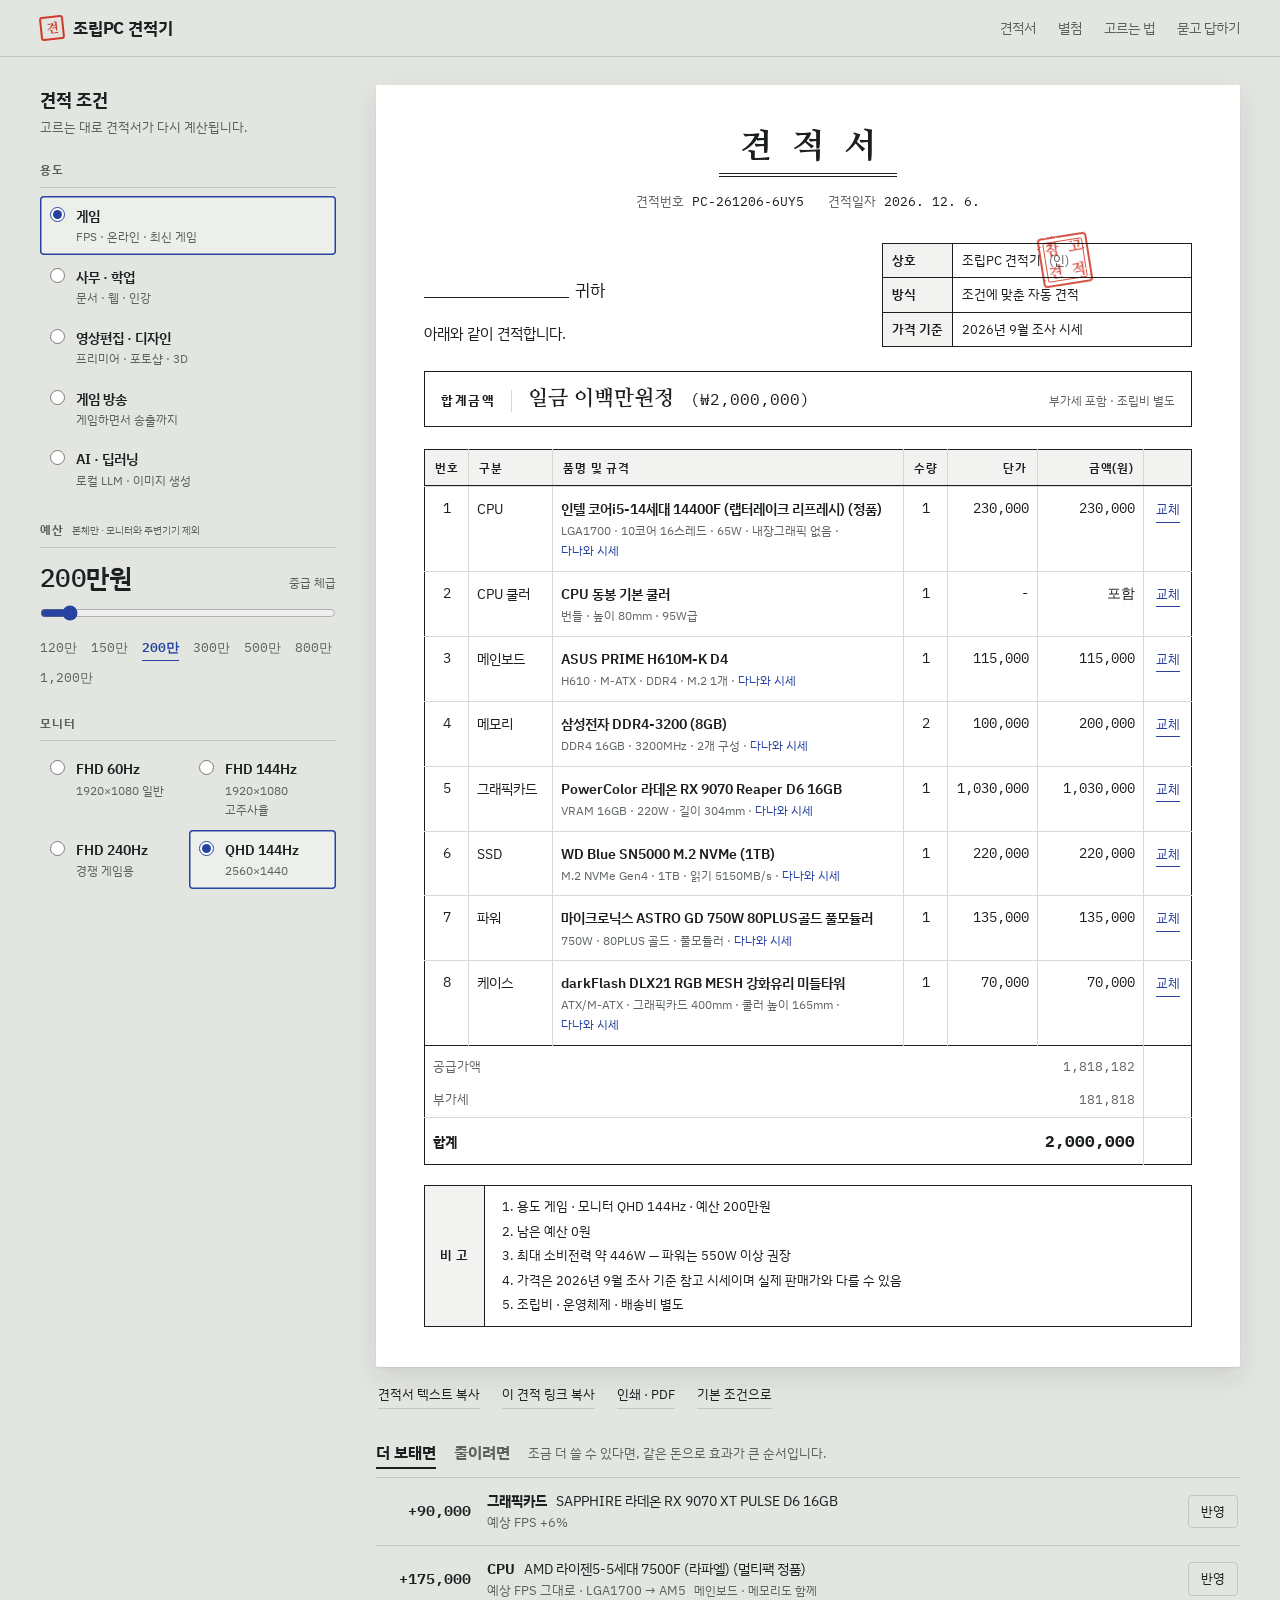
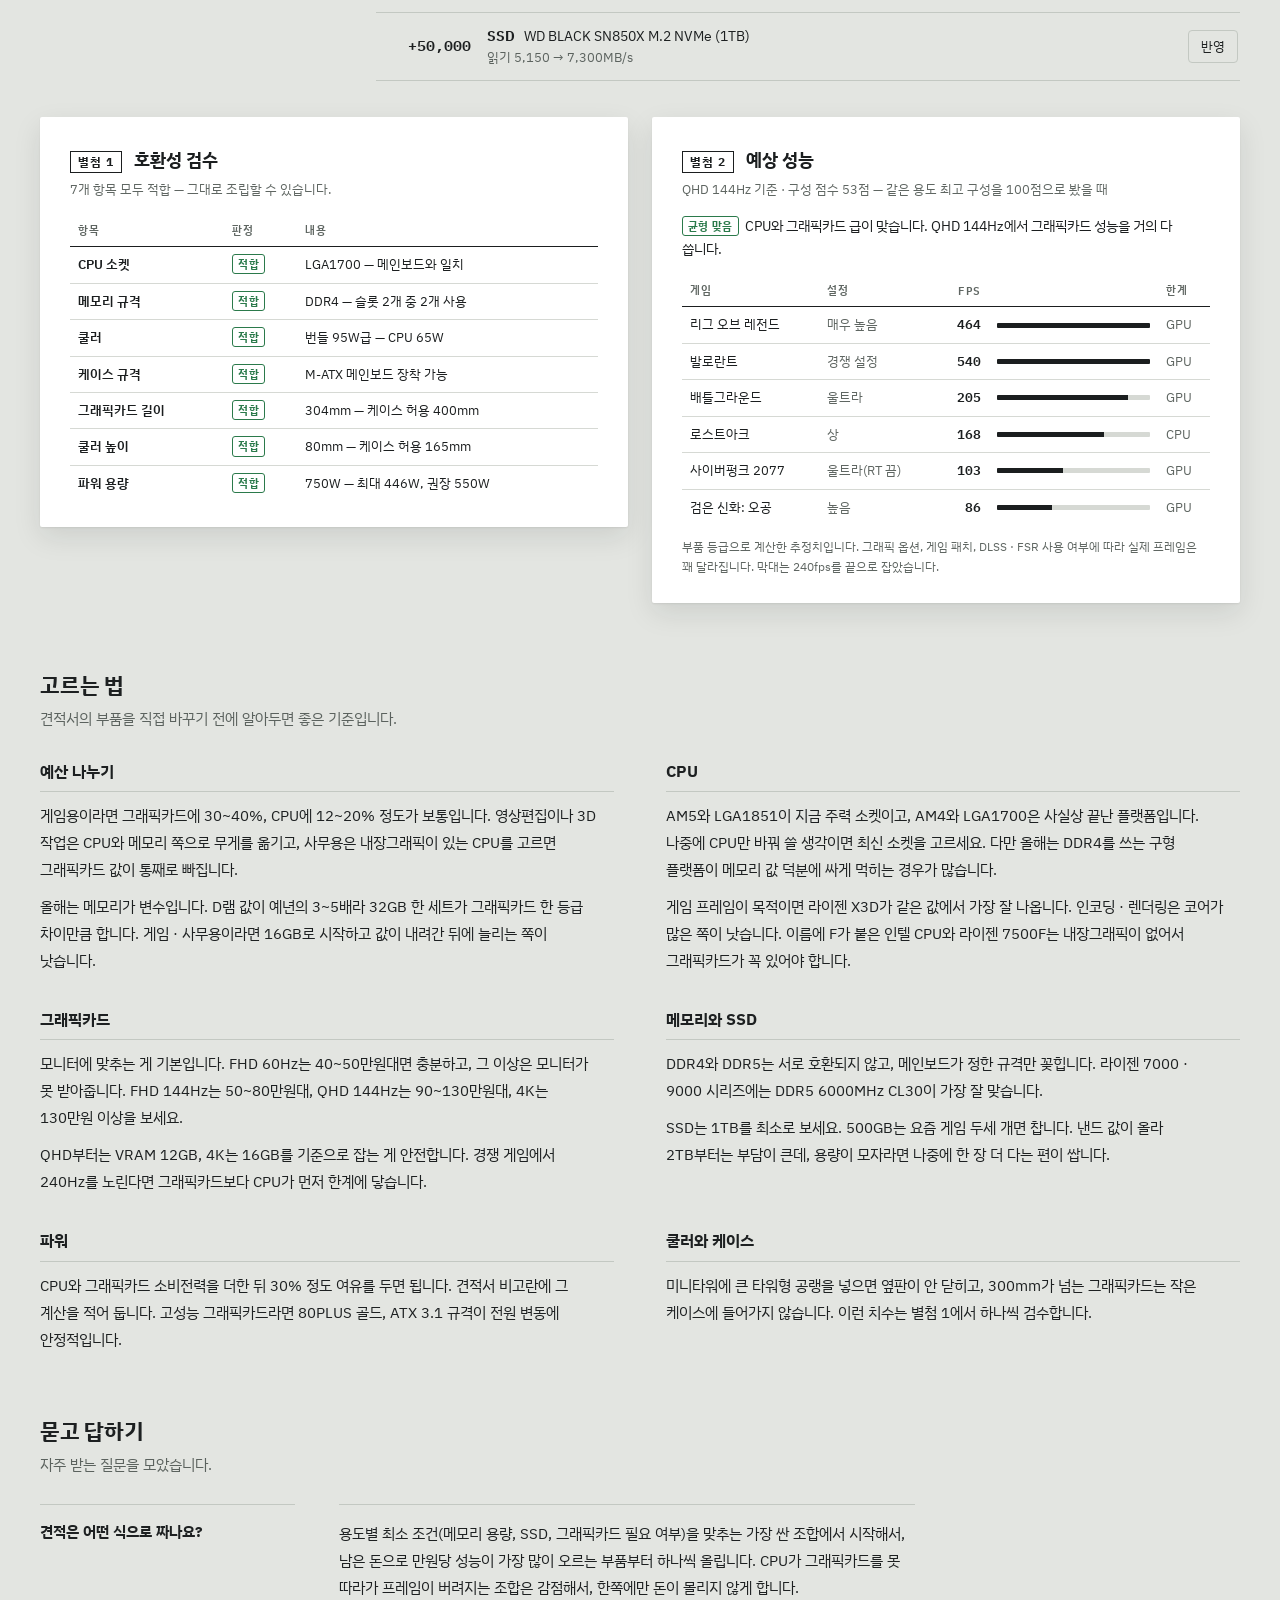
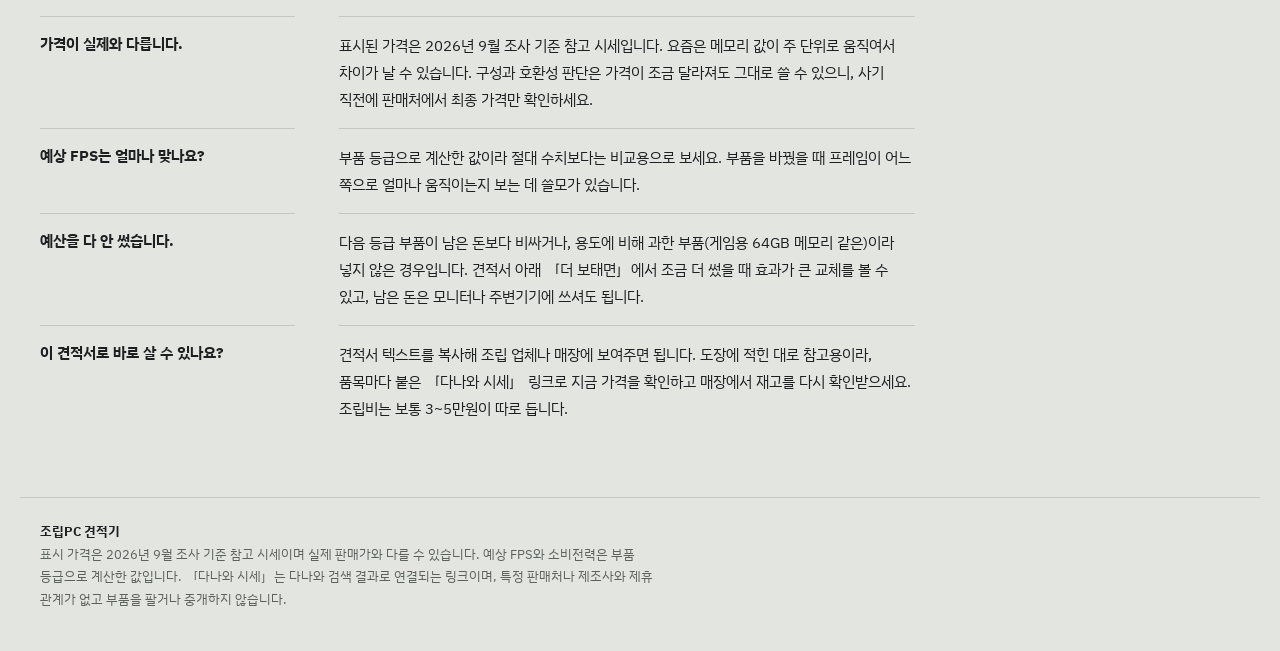
==== commit 684ef62d: "List real products and add upgrade suggestions to the quote 견적서가 목업처럼 보이던 가장 큰 이유는 메모리 · SSD · 파워 · " ====
--- a/pc/index.html
+++ b/pc/index.html
@@ -38,11 +38,18 @@
   <div class="wrap bench">
 
     <!-- ===== 견적 조건 ===== -->
-    <aside class="conditions" aria-labelledby="cond-title">
+    <aside class="conditions" id="conditions" data-open="false" aria-labelledby="cond-title">
       <div class="cond-head">
         <h2 id="cond-title">견적 조건</h2>
         <p>고르는 대로 견적서가 다시 계산됩니다.</p>
       </div>
+
+      <button type="button" class="cond-toggle" id="cond-toggle" aria-expanded="false" aria-controls="cond-body">
+        <span class="cond-summary" id="cond-summary"></span>
+        <span class="cond-toggle-label" id="cond-toggle-label">조건 바꾸기</span>
+      </button>
+
+      <div class="cond-body" id="cond-body">
 
       <fieldset class="field">
         <legend>용도</legend>
@@ -71,6 +78,7 @@
       </fieldset>
 
       <p class="cond-note">직접 바꾼 부품은 조건을 다시 고르면 초기화됩니다.</p>
+      </div>
     </aside>
 
     <!-- ===== 견적서 ===== -->
@@ -115,14 +123,25 @@
               <th class="c-cat" scope="col">구분</th>
               <th scope="col">품명 및 규격</th>
               <th class="c-qty" scope="col">수량</th>
+              <th class="c-unit" scope="col">단가</th>
               <th class="c-amt" scope="col">금액(원)</th>
               <th class="c-act" scope="col"><span class="sr-only">교체</span></th>
             </tr>
           </thead>
           <tbody id="quote-body"></tbody>
           <tfoot>
-            <tr>
-              <th colspan="4" scope="row">합계</th>
+            <tr class="sum-sub">
+              <th colspan="5" scope="row">공급가액</th>
+              <td class="c-amt num" id="quote-supply">-</td>
+              <td class="c-act"></td>
+            </tr>
+            <tr class="sum-sub">
+              <th colspan="5" scope="row">부가세</th>
+              <td class="c-amt num" id="quote-vat">-</td>
+              <td class="c-act"></td>
+            </tr>
+            <tr class="sum-total">
+              <th colspan="5" scope="row">합계</th>
               <td class="c-amt num" id="quote-total">-</td>
               <td class="c-act"></td>
             </tr>
@@ -141,6 +160,18 @@
         <button type="button" id="print-btn">인쇄 · PDF</button>
         <button type="button" id="reset-btn">기본 조건으로</button>
       </div>
+
+      <section class="tweaks" id="tweaks" aria-labelledby="tweaks-title">
+        <div class="tweaks-head">
+          <h2 id="tweaks-title" class="sr-only">더 보태거나 줄이기</h2>
+          <div class="tweak-tabs" role="tablist" aria-label="견적 조정">
+            <button type="button" role="tab" id="tab-up" aria-selected="true" data-dir="up">더 보태면</button>
+            <button type="button" role="tab" id="tab-down" aria-selected="false" data-dir="down">줄이려면</button>
+          </div>
+          <p class="tweaks-lede" id="tweaks-lede"></p>
+        </div>
+        <ol class="tweak-list" id="tweak-list" role="tabpanel" aria-labelledby="tab-up"></ol>
+      </section>
     </section>
   </div>
 
@@ -239,10 +270,10 @@
       <dd>부품 등급으로 계산한 값이라 절대 수치보다는 비교용으로 보세요. 부품을 바꿨을 때 프레임이 어느 쪽으로 얼마나 움직이는지 보는 데 쓸모가 있습니다.</dd>
 
       <dt>예산을 다 안 썼습니다.</dt>
-      <dd>다음 등급 부품이 남은 돈보다 비싸거나, 용도에 비해 과한 부품(게임용 64GB 메모리 같은)이라 넣지 않은 경우입니다. 남은 돈은 모니터나 주변기기에 쓰셔도 됩니다.</dd>
+      <dd>다음 등급 부품이 남은 돈보다 비싸거나, 용도에 비해 과한 부품(게임용 64GB 메모리 같은)이라 넣지 않은 경우입니다. 견적서 아래 「더 보태면」에서 조금 더 썼을 때 효과가 큰 교체를 볼 수 있고, 남은 돈은 모니터나 주변기기에 쓰셔도 됩니다.</dd>
 
       <dt>이 견적서로 바로 살 수 있나요?</dt>
-      <dd>견적서 텍스트를 복사해 조립 업체나 매장에 보여주면 됩니다. 도장에 적힌 대로 참고용이라, 매장에서 재고와 가격을 다시 확인받으세요. 조립비는 보통 3~5만원이 따로 듭니다.</dd>
+      <dd>견적서 텍스트를 복사해 조립 업체나 매장에 보여주면 됩니다. 도장에 적힌 대로 참고용이라, 품목마다 붙은 「다나와 시세」 링크로 지금 가격을 확인하고 매장에서 재고를 다시 확인받으세요. 조립비는 보통 3~5만원이 따로 듭니다.</dd>
     </dl>
   </section>
 </main>
@@ -250,7 +281,7 @@
 <footer class="wrap site-foot">
   <p><strong>조립PC 견적기</strong></p>
   <p>표시 가격은 <span id="price-date-note">-</span>이며 실제 판매가와 다를 수 있습니다. 예상 FPS와 소비전력은 부품 등급으로 계산한 값입니다.
-     특정 판매처나 제조사와 제휴 관계가 없고, 부품을 팔거나 중개하지 않습니다.</p>
+     「다나와 시세」는 다나와 검색 결과로 연결되는 링크이며, 특정 판매처나 제조사와 제휴 관계가 없고 부품을 팔거나 중개하지 않습니다.</p>
 </footer>
 
 <!-- ===== 부품 교체 ===== -->
--- a/pc/css/pc.css
+++ b/pc/css/pc.css
@@ -16,6 +16,7 @@
   --desk-pen: #2742A0;
   --desk-pen-soft: rgba(39, 66, 160, 0.09);
   --desk-on-pen: #FFFFFF;
+  --desk-ok: #2B7A4B;
 
   --paper: #FFFFFF;
   --paper-tint: #F2F3F0;
@@ -44,6 +45,7 @@
     --desk-pen: #A6B6FF;
     --desk-pen-soft: rgba(166, 182, 255, 0.12);
     --desk-on-pen: #121417;
+    --desk-ok: #7BD3A0;
     --paper: #E9EAE6;
     --paper-tint: #DDDFDA;
     --paper-hair: #C3C7C1;
@@ -60,6 +62,7 @@
   --desk-pen: #A6B6FF;
   --desk-pen-soft: rgba(166, 182, 255, 0.12);
   --desk-on-pen: #121417;
+  --desk-ok: #7BD3A0;
   --paper: #E9EAE6;
   --paper-tint: #DDDFDA;
   --paper-hair: #C3C7C1;
@@ -98,7 +101,7 @@
 }
 
 .wrap {
-  max-width: 1180px;
+  max-width: 1240px;
   margin-inline: auto;
   padding-inline: 20px;
 }
@@ -186,6 +189,31 @@
   padding-right: 4px;
   display: grid;
   gap: 22px;
+}
+
+.cond-body { display: grid; gap: 22px; }
+
+.cond-toggle {
+  display: none;
+  align-items: center;
+  justify-content: space-between;
+  gap: 12px;
+  width: 100%;
+  text-align: left;
+  background: var(--desk-raise);
+  border: 1px solid var(--desk-line);
+  border-radius: 4px;
+  padding: 11px 14px;
+  cursor: pointer;
+}
+
+.cond-summary { font-weight: 600; font-size: 0.875rem; }
+
+.cond-toggle-label {
+  color: var(--desk-pen);
+  font-size: 0.8125rem;
+  white-space: nowrap;
+  border-bottom: 1px solid currentColor;
 }
 
 .cond-head h2 { font-size: 1.125rem; font-weight: 700; }
@@ -404,7 +432,7 @@
   top: 50%;
   width: 50px;
   height: 50px;
-  margin: -25px 0 0 -25px;
+  margin: -25px 0 0 -19px;
   display: grid;
   grid-template-columns: 1fr 1fr;
   grid-template-rows: 1fr 1fr;
@@ -479,29 +507,39 @@
 
 .items tbody td {
   border-top: 1px solid var(--paper-hair);
-  padding: 10px;
+  padding: 10px 8px;
   vertical-align: top;
 }
 
 .items th + th, .items td + td { border-left: 1px solid var(--paper-hair); }
 
-.items .c-no, .items .c-qty { text-align: center; width: 3.2em; }
-.items .c-cat { width: 6.5em; white-space: nowrap; }
-.items .c-amt { text-align: right; white-space: nowrap; width: 7.5em; }
-.items .c-act { text-align: center; width: 4.2em; }
-.items thead .c-amt { text-align: right; }
-
-.items tfoot th, .items tfoot td {
-  border-top: 1.5px solid var(--paper-ink);
-  padding: 11px 10px;
-  font-weight: 700;
-  text-align: left;
-}
-
-.items tfoot .c-amt { text-align: right; font-size: 1rem; }
+.items .c-no { text-align: center; width: 2.6em; }
+.items .c-qty { text-align: center; width: 3em; }
+.items .c-cat { width: 6em; white-space: nowrap; }
+.items .c-unit, .items .c-amt { text-align: right; white-space: nowrap; width: 6.4em; }
+.items .c-act { text-align: center; width: 3.4em; }
+.items thead .c-unit, .items thead .c-amt { text-align: right; }
+
+/* 합계 : 공급가액 · 부가세 · 합계 */
+.items tfoot th, .items tfoot td { padding: 6px 8px; text-align: left; font-weight: 400; }
+.items tfoot tr:first-child > * { border-top: 1.5px solid var(--paper-ink); padding-top: 10px; }
+.items .sum-sub > * { color: var(--paper-muted); font-size: 0.8125rem; }
+.items .sum-total > * { border-top: 1px solid var(--paper-hair); padding-block: 10px; font-weight: 700; }
+.items tfoot .c-amt { text-align: right; }
+.items .sum-total .c-amt { font-size: 1rem; }
 
 .part-name { font-weight: 600; }
 .part-spec { color: var(--paper-muted); font-size: 0.75rem; margin-top: 1px; }
+.qty-note { display: none; }
+
+.price-link {
+  color: var(--pen);
+  text-decoration: none;
+  white-space: nowrap;
+  border-bottom: 1px solid transparent;
+}
+
+.price-link:hover { border-bottom-color: currentColor; }
 
 .swap-btn {
   background: none;
@@ -564,6 +602,66 @@
 }
 
 .sheet-actions button:hover { color: var(--desk-pen); border-bottom-color: currentColor; }
+
+/* ===== 더 보태면 · 줄이려면 ===== */
+.tweaks { margin-top: 28px; }
+
+.tweaks-head {
+  display: flex;
+  flex-wrap: wrap;
+  align-items: baseline;
+  gap: 6px 18px;
+  margin-bottom: 8px;
+}
+
+.tweak-tabs { display: flex; gap: 18px; }
+
+.tweak-tabs button {
+  background: none;
+  border: 0;
+  border-bottom: 2px solid transparent;
+  padding: 2px 0;
+  font-size: 1rem;
+  font-weight: 700;
+  color: var(--desk-muted);
+  cursor: pointer;
+}
+
+.tweak-tabs button:hover { color: var(--desk-ink); }
+.tweak-tabs button[aria-selected="true"] { color: var(--desk-ink); border-bottom-color: currentColor; }
+
+.tweaks-lede { color: var(--desk-muted); font-size: 0.8125rem; }
+
+.tweak-list { border-top: 1px solid var(--desk-line); }
+
+.tweak {
+  display: grid;
+  grid-template-columns: 6.2em minmax(0, 1fr) auto;
+  gap: 4px 16px;
+  align-items: center;
+  padding: 11px 2px;
+  border-bottom: 1px solid var(--desk-line);
+}
+
+.tweak-cost { font-family: var(--font-num); font-weight: 600; text-align: right; }
+.tweak-cost.is-down { color: var(--desk-ok); }
+
+.tweak-target { display: block; font-size: 0.875rem; }
+.tweak-target b { font-weight: 700; margin-right: 6px; }
+.tweak-effect { display: block; color: var(--desk-muted); font-size: 0.8125rem; }
+.tweak-effect small { margin-left: 8px; font-size: 0.75rem; }
+
+.tweak-apply {
+  background: none;
+  border: 1px solid var(--desk-line);
+  border-radius: 4px;
+  padding: 5px 12px;
+  font-size: 0.8125rem;
+  white-space: nowrap;
+  cursor: pointer;
+}
+
+.tweak-apply:hover { border-color: var(--desk-pen); color: var(--desk-pen); }
 
 /* ===== 별첨 ===== */
 .annex {
@@ -817,16 +915,9 @@
 @media (max-width: 1023px) {
   .bench { grid-template-columns: minmax(0, 1fr); gap: 24px; }
 
-  .conditions {
-    position: static;
-    max-height: none;
-    overflow: visible;
-    padding-right: 0;
-    grid-template-columns: repeat(2, minmax(0, 1fr));
-    column-gap: 28px;
-  }
-
-  .cond-head, .conditions .field:first-of-type, .cond-note { grid-column: 1 / -1; }
+  .conditions { position: static; max-height: none; overflow: visible; padding-right: 0; }
+  .cond-body { grid-template-columns: repeat(2, minmax(0, 1fr)); column-gap: 28px; }
+  .cond-body .field:first-of-type, .cond-note { grid-column: 1 / -1; }
 }
 
 @media (max-width: 899px) {
@@ -855,7 +946,10 @@
   .site-nav.open { display: flex; }
   .site-nav a { padding-block: 9px; }
 
-  .conditions { grid-template-columns: minmax(0, 1fr); }
+  .cond-head { display: none; }
+  .cond-toggle { display: flex; }
+  .cond-body { grid-template-columns: minmax(0, 1fr); }
+  .conditions[data-open="false"] .cond-body { display: none; }
 
   .sheet { padding: 28px 16px 24px; }
   .annex .sheet { padding: 22px 16px 20px; }
@@ -882,13 +976,21 @@
   .items .c-no { grid-area: no; text-align: left; color: var(--paper-muted); }
   .items .c-cat { grid-area: cat; color: var(--paper-muted); font-size: 0.75rem; }
   .items .c-name { grid-area: name; }
-  .items .c-qty { display: none; }
-  .items .c-amt { grid-area: amt; text-align: right; }
+  .items .c-qty, .items .c-unit { display: none; }
+  .qty-note { display: inline; color: var(--paper-muted); font-weight: 400; }
+  .items .c-amt { grid-area: amt; text-align: right; width: auto; justify-self: end; }
   .items .c-act { grid-area: act; text-align: right; }
 
-  .items tfoot tr { display: flex; justify-content: space-between; border-top: 1.5px solid var(--paper-ink); }
-  .items tfoot th, .items tfoot td { border: 0; }
+  .items tfoot tr { display: flex; justify-content: space-between; }
+  .items tfoot tr:first-child { border-top: 1.5px solid var(--paper-ink); }
+  .items .sum-total { border-top: 1px solid var(--paper-hair); }
+  .items tfoot tr > *, .items tfoot tr:first-child > *, .items .sum-total > * { border: 0; }
   .items tfoot td:empty { display: none; }
+
+  .tweak { grid-template-columns: minmax(0, 1fr) auto; grid-template-areas: "cost apply" "body body"; }
+  .tweak-cost { grid-area: cost; text-align: left; }
+  .tweak-body { grid-area: body; }
+  .tweak-apply { grid-area: apply; }
 
   .checks tbody th { white-space: normal; }
   .fps .c-bar { width: 22%; }
@@ -907,8 +1009,8 @@
 
   body { background: #FFFFFF; font-size: 10.5pt; }
 
-  .topbar, .conditions, .sheet-actions, .reading, .site-foot,
-  .items .c-act, #toast, dialog { display: none !important; }
+  .topbar, .conditions, .sheet-actions, .tweaks, .reading, .site-foot,
+  .items .c-act, .price-ref, #toast, dialog { display: none !important; }
 
   .bench, .annex { display: block; padding: 0; }
   .wrap { max-width: none; padding: 0; }
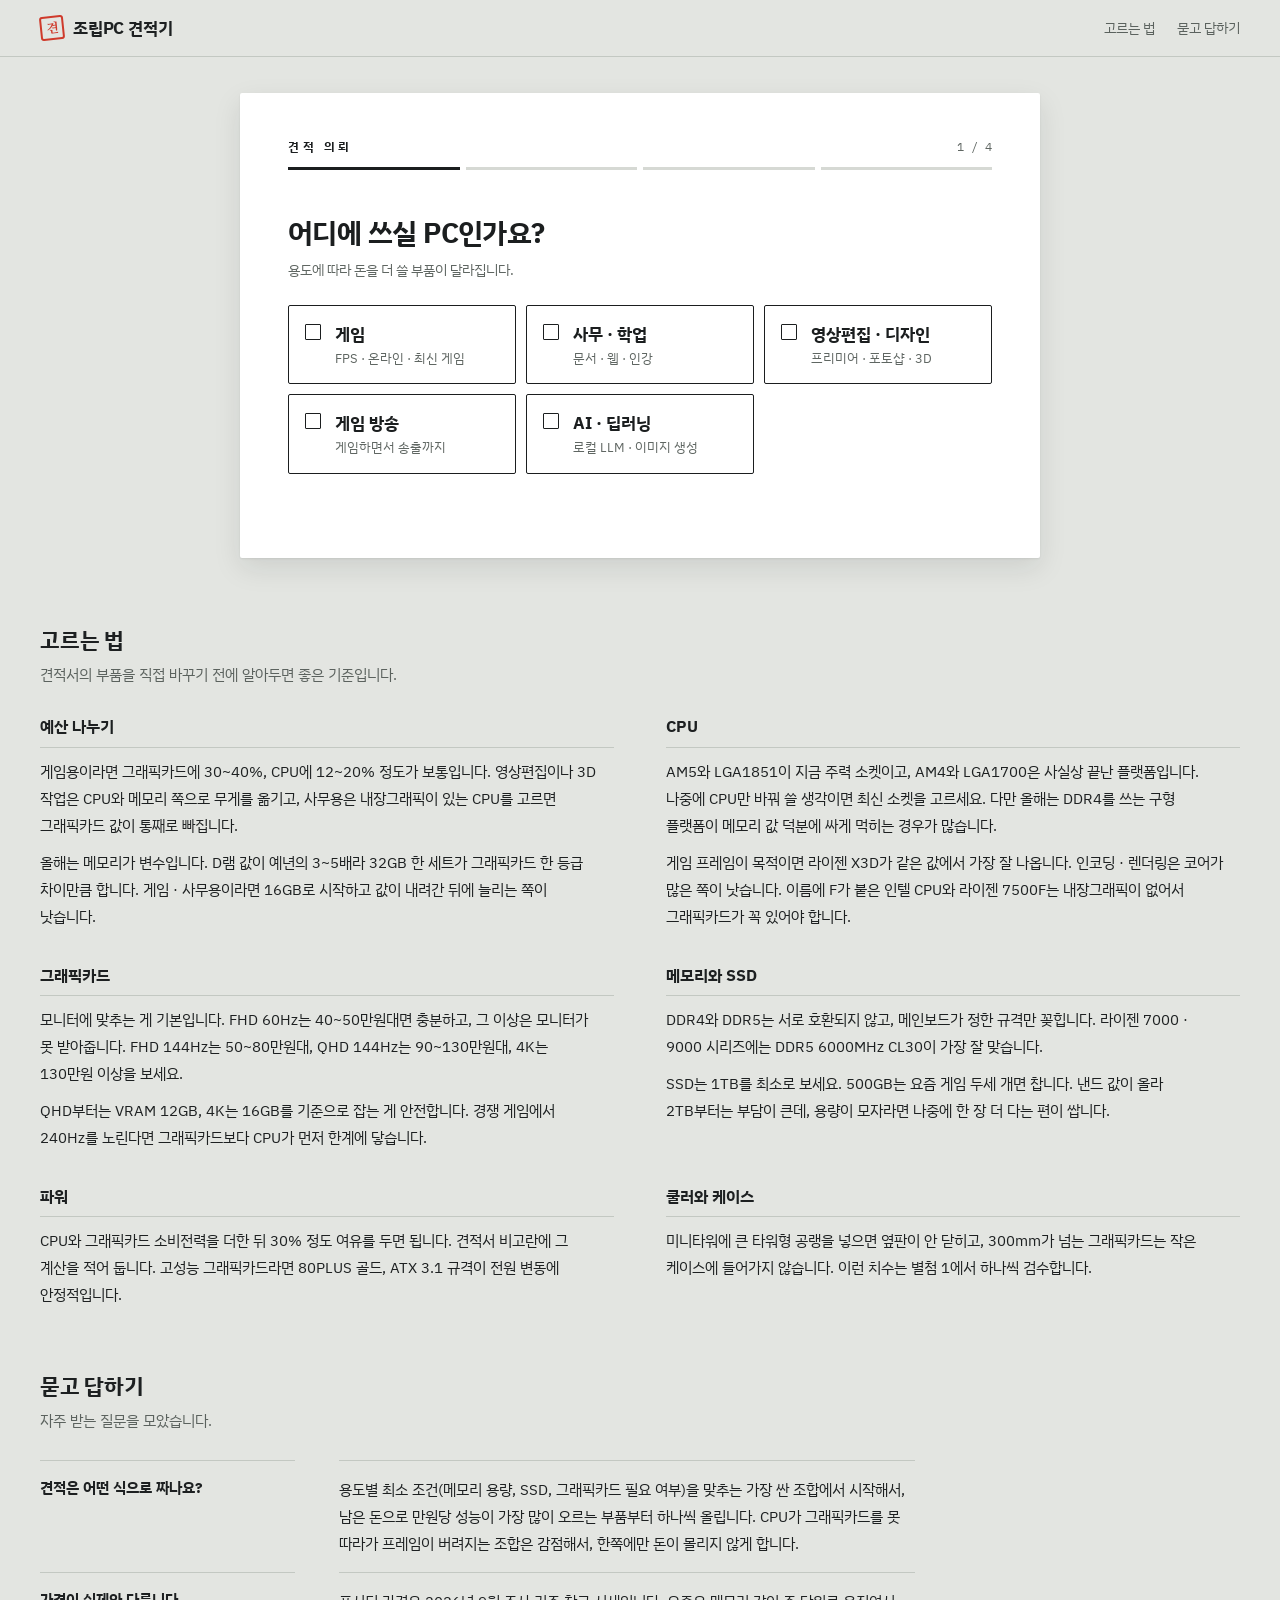
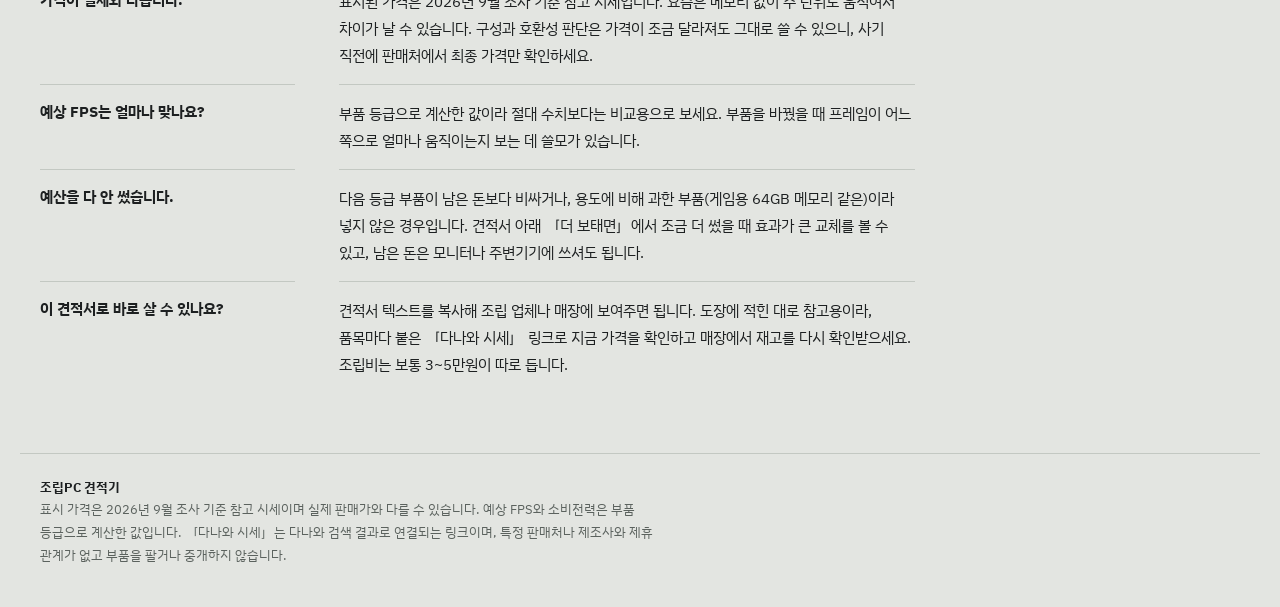
==== commit 9ed640b8: "Start with a step-by-step questionnaire instead of a default quote 처음 들어온 사람에게 기본값(게임 · 200만원)으로 만든 " ====
--- a/pc/index.html
+++ b/pc/index.html
@@ -24,8 +24,8 @@
     <a href="#top" class="brand"><span class="brand-seal" aria-hidden="true">견</span>조립PC 견적기</a>
     <button type="button" class="menu-btn" aria-expanded="false" aria-controls="site-nav">메뉴</button>
     <nav class="site-nav" id="site-nav" aria-label="바로가기">
-      <a href="#quote">견적서</a>
-      <a href="#annex">별첨</a>
+      <a href="#quote" class="nav-quote">견적서</a>
+      <a href="#annex" class="nav-quote">별첨</a>
       <a href="#guide">고르는 법</a>
       <a href="#faq">묻고 답하기</a>
     </nav>
@@ -35,7 +35,27 @@
 <main id="top">
   <h1 class="sr-only">조립PC 견적기</h1>
 
-  <div class="wrap bench">
+  <!-- ===== 견적 의뢰 : 처음 들어오면 하나씩 묻는다 ===== -->
+  <section class="wrap intake" id="intake" aria-labelledby="intake-q" hidden>
+    <div class="sheet intake-card">
+      <div class="intake-top">
+        <span class="intake-label">견적 의뢰</span>
+        <span class="intake-count num" id="intake-count"></span>
+      </div>
+      <ol class="intake-progress" id="intake-progress" aria-hidden="true"></ol>
+      <p class="intake-recap" id="intake-recap"></p>
+
+      <h2 class="intake-q" id="intake-q" tabindex="-1"></h2>
+      <p class="intake-hint" id="intake-hint"></p>
+      <div class="intake-body" id="intake-body"></div>
+
+      <div class="intake-nav">
+        <button type="button" class="intake-back" id="intake-back">이전 질문</button>
+      </div>
+    </div>
+  </section>
+
+  <div class="wrap bench" id="bench">
 
     <!-- ===== 견적 조건 ===== -->
     <aside class="conditions" id="conditions" data-open="false" aria-labelledby="cond-title">
@@ -158,7 +178,7 @@
         <button type="button" id="copy-btn">견적서 텍스트 복사</button>
         <button type="button" id="share-btn">이 견적 링크 복사</button>
         <button type="button" id="print-btn">인쇄 · PDF</button>
-        <button type="button" id="reset-btn">기본 조건으로</button>
+        <button type="button" id="reset-btn">처음부터 다시</button>
       </div>
 
       <section class="tweaks" id="tweaks" aria-labelledby="tweaks-title">
--- a/pc/css/pc.css
+++ b/pc/css/pc.css
@@ -89,6 +89,8 @@
 button, input { font: inherit; color: inherit; }
 h1, h2, h3 { text-wrap: balance; }
 
+[hidden] { display: none !important; }
+
 .num { font-family: var(--font-num); font-variant-numeric: tabular-nums; }
 .muted { color: var(--paper-muted); }
 
@@ -170,6 +172,157 @@
   font-size: 0.8125rem;
   cursor: pointer;
 }
+
+/* ===== 견적 의뢰 : 처음 들어온 사람에게 하나씩 묻는다 ===== */
+.intake { padding-block: 36px 8px; }
+
+.intake-card {
+  max-width: 800px;
+  margin-inline: auto;
+  padding: 34px 44px 30px;
+}
+
+.intake-top {
+  display: flex;
+  justify-content: space-between;
+  align-items: baseline;
+  font-size: 0.75rem;
+  color: var(--paper-muted);
+}
+
+.intake-label { font-weight: 700; letter-spacing: 0.3em; color: var(--paper-ink); }
+
+.intake-progress {
+  list-style: none;
+  display: grid;
+  grid-auto-flow: column;
+  grid-auto-columns: 1fr;
+  gap: 6px;
+  margin-top: 10px;
+}
+
+.intake-progress li { height: 3px; background: var(--paper-hair); }
+.intake-progress li.done, .intake-progress li.now { background: var(--paper-ink); }
+
+.intake-recap { min-height: 1.5em; margin-top: 10px; color: var(--pen); font-size: 0.8125rem; }
+
+.intake-q {
+  margin-top: 16px;
+  font-size: 1.75rem;
+  font-weight: 700;
+  line-height: 1.3;
+  letter-spacing: -0.02em;
+  outline: none;
+}
+
+.intake-hint { margin-top: 6px; max-width: 62ch; color: var(--paper-muted); font-size: 0.875rem; }
+
+.intake-body { margin-top: 24px; }
+
+.intake-grid {
+  display: grid;
+  grid-template-columns: repeat(auto-fill, minmax(220px, 1fr));
+  gap: 10px;
+}
+
+.intake-grid.budget { grid-template-columns: repeat(auto-fill, minmax(165px, 1fr)); }
+
+/* 종이 양식의 네모 칸 — 고르면 볼펜으로 체크한 것처럼 */
+.intake-choice {
+  position: relative;
+  display: grid;
+  grid-template-columns: 18px minmax(0, 1fr);
+  column-gap: 12px;
+  align-items: start;
+  align-content: start;
+  text-align: left;
+  padding: 14px 16px;
+  background: var(--paper);
+  border: 1px solid var(--paper-ink);
+  border-radius: 2px;
+  cursor: pointer;
+}
+
+.intake-choice::before {
+  content: '';
+  grid-row: 1 / span 2;
+  width: 16px;
+  height: 16px;
+  margin-top: 4px;
+  border: 1.5px solid var(--paper-ink);
+  border-radius: 1px;
+}
+
+.intake-choice::after {
+  content: '';
+  position: absolute;
+  left: 22px;
+  top: 12px;
+  width: 7px;
+  height: 14px;
+  border: solid var(--pen);
+  border-width: 0 3px 3px 0;
+  border-radius: 0 0 2px 0;
+  transform: rotate(38deg);
+  opacity: 0;
+}
+
+.intake-choice:hover { background: var(--paper-tint); }
+.intake-choice:hover::after { opacity: 0.25; }
+.intake-choice[aria-pressed="true"] { background: var(--paper-tint); }
+.intake-choice[aria-pressed="true"]::after { opacity: 1; }
+.intake-choice:focus-visible { outline: 2px solid var(--pen); outline-offset: 2px; }
+
+.ic-name { font-size: 1.0625rem; font-weight: 700; }
+.ic-desc { grid-column: 2; color: var(--paper-muted); font-size: 0.8125rem; }
+.ic-desc.is-short { color: var(--warn); }
+
+/* 예산 직접 정하기 */
+.intake-custom {
+  display: grid;
+  grid-template-columns: auto minmax(0, 1fr) auto auto;
+  align-items: center;
+  gap: 10px 16px;
+  margin-top: 18px;
+  padding-top: 16px;
+  border-top: 1px dashed var(--paper-hair);
+  font-size: 0.875rem;
+}
+
+.intake-custom label { font-weight: 600; }
+.intake-custom input { width: 100%; accent-color: var(--pen); cursor: pointer; }
+.intake-custom output { font-family: var(--font-num); font-weight: 600; text-align: right; min-width: 6.5em; }
+
+.intake-go {
+  background: var(--paper-ink);
+  color: var(--paper);
+  border: 0;
+  border-radius: 3px;
+  padding: 8px 14px;
+  font-weight: 600;
+  cursor: pointer;
+}
+
+.intake-go:hover { background: var(--pen); }
+
+.intake-nav { display: flex; margin-top: 22px; min-height: 1.5em; }
+
+.intake-back {
+  background: none;
+  border: 0;
+  border-bottom: 1px solid currentColor;
+  padding: 0 0 1px;
+  color: var(--pen);
+  font-size: 0.8125rem;
+  cursor: pointer;
+}
+
+@keyframes intake-in {
+  from { opacity: 0; transform: translateY(4px); }
+  to { opacity: 1; transform: none; }
+}
+
+.intake-body > * { animation: intake-in 0.18s ease-out; }
 
 /* ===== 작업대 : 조건(왼쪽) + 견적서(오른쪽) ===== */
 .bench {
@@ -909,6 +1062,7 @@
 @media (prefers-reduced-motion: reduce) {
   html { scroll-behavior: auto; }
   #toast { transition: none; }
+  .intake-body > * { animation: none; }
 }
 
 /* ===== 반응형 ===== */
@@ -946,6 +1100,14 @@
   .site-nav.open { display: flex; }
   .site-nav a { padding-block: 9px; }
 
+  .intake { padding-block: 16px 4px; }
+  .intake-card { padding: 22px 16px 20px; }
+  .intake-q { font-size: 1.375rem; }
+  .intake-grid { grid-template-columns: minmax(0, 1fr); }
+  .intake-grid.budget { grid-template-columns: repeat(2, minmax(0, 1fr)); }
+  .intake-custom { grid-template-columns: minmax(0, 1fr) auto; }
+  .intake-custom label, .intake-custom input { grid-column: 1 / -1; }
+
   .cond-head { display: none; }
   .cond-toggle { display: flex; }
   .cond-body { grid-template-columns: minmax(0, 1fr); }
@@ -1009,7 +1171,7 @@
 
   body { background: #FFFFFF; font-size: 10.5pt; }
 
-  .topbar, .conditions, .sheet-actions, .tweaks, .reading, .site-foot,
+  .topbar, .intake, .conditions, .sheet-actions, .tweaks, .reading, .site-foot,
   .items .c-act, .price-ref, #toast, dialog { display: none !important; }
 
   .bench, .annex { display: block; padding: 0; }
